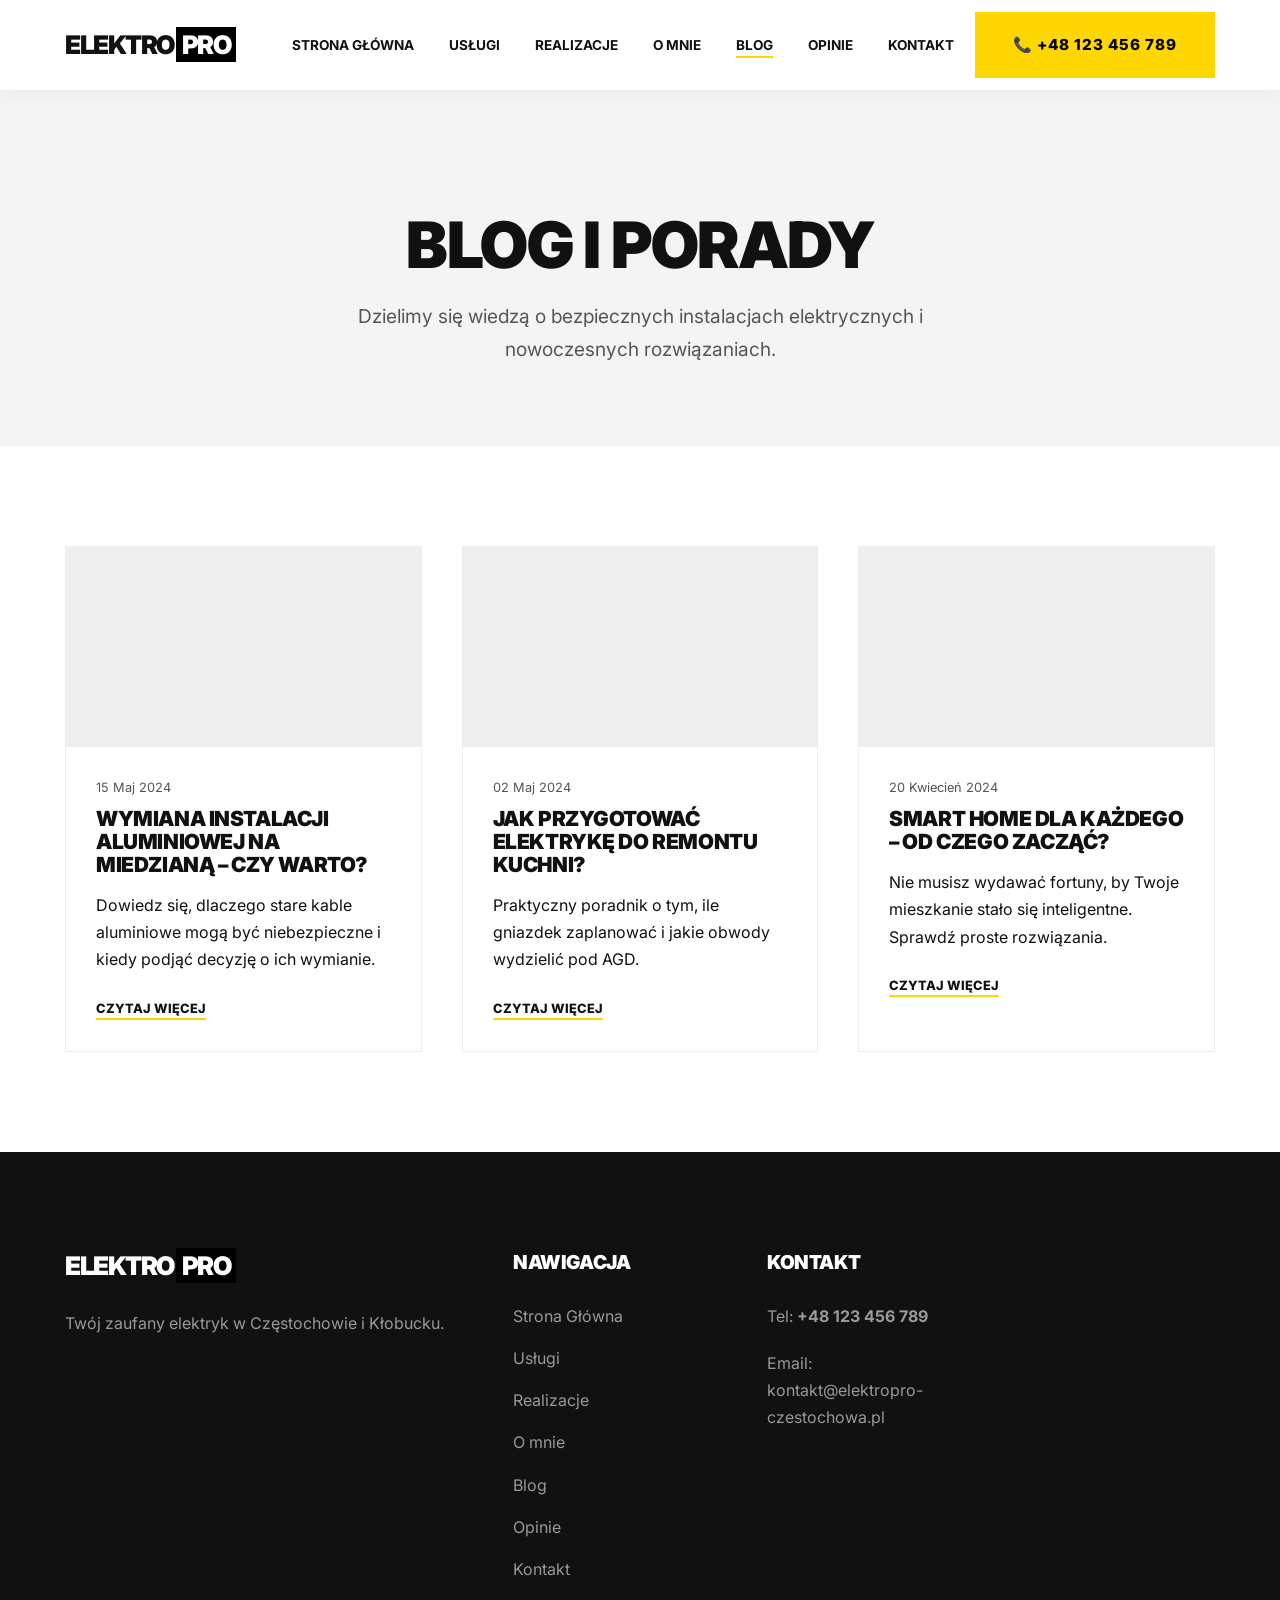
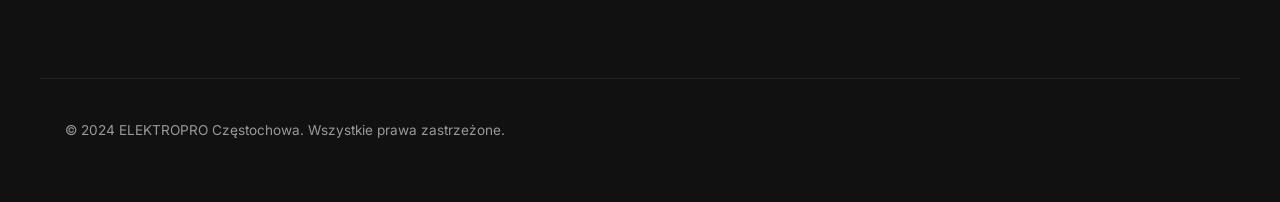
==== blog.html @ e4c2c41c "Complete modern, minimalist website for local electrician with SEO and conversion optimization. - 11" ====
<!DOCTYPE html>
<html lang="pl">
<head>
    <meta charset="UTF-8">
    <meta name="viewport" content="width=device-width, initial-scale=1.0">
    <title>Blog Elektryczny – Porady i Aktualności | ELEKTROPRO Częstochowa</title>
    <meta name="description" content="Czytaj nasz blog o instalacjach elektrycznych. Porady jak dbać o bezpieczeństwo, nowinki ze świata smart home i relacje z naszych prac w Częstochowie.">
    <meta property="og:title" content="Blog Elektryczny – Porady i Aktualności | ELEKTROPRO Częstochowa">
    <meta property="og:description" content="Czytaj nasz blog o instalacjach elektrycznych. Porady jak dbać o bezpieczeństwo, nowinki ze świata smart home i relacje z naszych prac w Częstochowie.">
    <meta property="og:type" content="website">
    <meta property="og:image" content="https://placehold.jp/40/000000/ffffff/1200x630.png?text=ELEKTROPRO">
    <link rel="stylesheet" href="css/style.css">
    <link rel="preconnect" href="https://fonts.googleapis.com">
    <link rel="preconnect" href="https://fonts.gstatic.com" crossorigin>
    <link href="https://fonts.googleapis.com/css2?family=Inter:wght@400;700;900&display=swap" rel="stylesheet">
</head>
<body>
    <header>
        <nav class="container">
            <div class="logo">
                <a href="index.html">ELEKTRO<span>PRO</span></a>
            </div>
            <ul class="nav-links">
                <li><a href="index.html">Strona Główna</a></li>
                <li><a href="uslugi.html">Usługi</a></li>
                <li><a href="realizacje.html">Realizacje</a></li>
                <li><a href="o-mnie.html">O mnie</a></li>
                <li><a href="blog.html" class="active">Blog</a></li>
                <li><a href="opinie.html">Opinie</a></li>
                <li><a href="kontakt.html">Kontakt</a></li>
            </ul>
            <div class="header-cta-nav">
                <a href="tel:+48123456789" class="btn btn-primary">📞 +48 123 456 789</a>
            </div>
            <div class="burger">
                <div class="line1"></div>
                <div class="line2"></div>
                <div class="line3"></div>
            </div>
        </nav>
    </header>

    <main>
        <section class="page-header">
            <div class="container">
                <h1>Blog i Porady</h1>
                <p>Dzielimy się wiedzą o bezpiecznych instalacjach elektrycznych i nowoczesnych rozwiązaniach.</p>
            </div>
        </section>

        <section class="bg-light">
            <div class="container">
                <div class="blog-grid">
                    <article class="blog-card">
                        <div class="blog-image" style="background-image: url('https://placehold.jp/24/000000/ffffff/400x250.png?text=Aluminium+vs+Miedz'); background-size: cover;"></div>
                        <div class="blog-card-content">
                            <span class="blog-date">15 Maj 2024</span>
                            <h3>Wymiana instalacji aluminiowej na miedzianą – czy warto?</h3>
                            <p>Dowiedz się, dlaczego stare kable aluminiowe mogą być niebezpieczne i kiedy podjąć decyzję o ich wymianie.</p>
                            <a href="#" class="link">Czytaj więcej</a>
                        </div>
                    </article>

                    <article class="blog-card">
                        <div class="blog-image" style="background-image: url('https://placehold.jp/24/000000/ffffff/400x250.png?text=Bezpieczny+Remont'); background-size: cover;"></div>
                        <div class="blog-card-content">
                            <span class="blog-date">02 Maj 2024</span>
                            <h3>Jak przygotować elektrykę do remontu kuchni?</h3>
                            <p>Praktyczny poradnik o tym, ile gniazdek zaplanować i jakie obwody wydzielić pod AGD.</p>
                            <a href="#" class="link">Czytaj więcej</a>
                        </div>
                    </article>

                    <article class="blog-card">
                        <div class="blog-image" style="background-image: url('https://placehold.jp/24/000000/ffffff/400x250.png?text=Smart+Home'); background-size: cover;"></div>
                        <div class="blog-card-content">
                            <span class="blog-date">20 Kwiecień 2024</span>
                            <h3>Smart Home dla każdego – od czego zacząć?</h3>
                            <p>Nie musisz wydawać fortuny, by Twoje mieszkanie stało się inteligentne. Sprawdź proste rozwiązania.</p>
                            <a href="#" class="link">Czytaj więcej</a>
                        </div>
                    </article>
                </div>
            </div>
        </section>
    </main>

    <footer>
        <div class="container footer-content">
            <div class="footer-info">
                <h3 class="logo" style="color:#fff">ELEKTRO<span>PRO</span></h3>
                <p>Twój zaufany elektryk w Częstochowie i Kłobucku.</p>
            </div>
            <div class="footer-links">
                <h3>Nawigacja</h3>
                <a href="index.html">Strona Główna</a>
                <a href="uslugi.html">Usługi</a>
                <a href="realizacje.html">Realizacje</a>
                <a href="o-mnie.html">O mnie</a>
                <a href="blog.html">Blog</a>
                <a href="opinie.html">Opinie</a>
                <a href="kontakt.html">Kontakt</a>
            </div>
            <div class="footer-links">
                <h3>Kontakt</h3>
                <p>Tel: <strong>+48 123 456 789</strong></p>
                <p>Email: kontakt@elektropro-czestochowa.pl</p>
            </div>
        </div>
        <div class="container footer-bottom">
            <p>&copy; 2024 ELEKTROPRO Częstochowa. Wszystkie prawa zastrzeżone.</p>
        </div>
    </footer>

    <div class="sticky-call">
        <a href="tel:+48123456789">📞 Zadzwoń: +48 123 456 789</a>
    </div>

    <script src="js/script.js"></script>
</body>
</html>
---- css/style.css ----
/* Base Styles & Reset */
:root {
    --primary-color: #000000;
    --secondary-color: #ffffff;
    --accent-color: #FFD700; /* Yellow accent for CTAs */
    --accent-hover: #e6c200;
    --bg-light: #ffffff;
    --bg-gray: #f4f4f4;
    --bg-dark: #111111;
    --text-color: #111111;
    --text-muted: #555555;
    --text-light: #ffffff;
    --max-width: 1200px;
    --transition: all 0.3s cubic-bezier(0.25, 0.8, 0.25, 1);
}

* {
    margin: 0;
    padding: 0;
    box-sizing: border-box;
}

html {
    scroll-behavior: smooth;
}

body {
    font-family: 'Inter', sans-serif;
    line-height: 1.7;
    color: var(--text-color);
    background-color: var(--secondary-color);
    -webkit-font-smoothing: antialiased;
}

.container {
    max-width: var(--max-width);
    margin: 0 auto;
    padding: 0 25px;
}

a {
    text-decoration: none;
    color: inherit;
    transition: var(--transition);
}

ul {
    list-style: none;
}

img {
    max-width: 100%;
    height: auto;
    display: block;
}

/* Sections */
section {
    padding: 100px 0;
}

.bg-light { background-color: var(--bg-light); }
.bg-gray { background-color: var(--bg-gray); }
.bg-dark { background-color: var(--bg-dark); color: var(--text-light); }

/* Typography */
h1, h2, h3, h4 {
    font-weight: 900;
    line-height: 1.1;
    margin-bottom: 25px;
    text-transform: uppercase;
    letter-spacing: -0.02em;
}

h1 { font-size: clamp(2.5rem, 5vw, 4rem); }
h2 { font-size: clamp(2rem, 4vw, 2.8rem); }
h3 { font-size: clamp(1.2rem, 2vw, 1.6rem); }

p { margin-bottom: 20px; }

.section-title {
    text-align: center;
    margin-bottom: 60px;
    position: relative;
    padding-bottom: 20px;
}

.section-title::after {
    content: '';
    position: absolute;
    bottom: 0;
    left: 50%;
    transform: translateX(-50%);
    width: 80px;
    height: 6px;
    background-color: var(--accent-color);
}

.bg-dark .section-title::after {
    background-color: var(--accent-color);
}

/* Buttons */
.btn {
    display: inline-block;
    padding: 18px 36px;
    font-weight: 800;
    text-transform: uppercase;
    letter-spacing: 1px;
    cursor: pointer;
    border: 2px solid var(--primary-color);
    transition: var(--transition);
    text-align: center;
    font-size: 0.95rem;
}

.btn-primary {
    background-color: var(--accent-color);
    color: var(--primary-color);
    border-color: var(--accent-color);
}

.btn-primary:hover {
    background-color: var(--accent-hover);
    border-color: var(--accent-hover);
    transform: translateY(-3px);
    box-shadow: 0 10px 20px rgba(0,0,0,0.1);
}

.btn-secondary {
    background-color: transparent;
    color: var(--primary-color);
}

.btn-secondary:hover {
    background-color: var(--primary-color);
    color: var(--secondary-color);
    transform: translateY(-3px);
}

.btn-outline-light {
    border-color: var(--secondary-color);
    color: var(--secondary-color);
}

.btn-outline-light:hover {
    background-color: var(--secondary-color);
    color: var(--primary-color);
}

/* Header & Navigation */
header {
    background-color: var(--secondary-color);
    box-shadow: 0 2px 20px rgba(0,0,0,0.05);
    position: sticky;
    top: 0;
    z-index: 1000;
}

nav {
    display: flex;
    justify-content: space-between;
    align-items: center;
    height: 90px;
}

.logo {
    font-size: 1.6rem;
    font-weight: 900;
    letter-spacing: -1.5px;
}

.logo span {
    background-color: var(--primary-color);
    color: var(--secondary-color);
    padding: 2px 6px;
    margin-left: 2px;
}

.nav-links {
    display: flex;
}

.nav-links li {
    margin-left: 35px;
}

.nav-links a {
    font-weight: 700;
    font-size: 0.85rem;
    text-transform: uppercase;
    position: relative;
}

.nav-links a::after {
    content: '';
    position: absolute;
    bottom: -5px;
    left: 0;
    width: 0;
    height: 2px;
    background-color: var(--accent-color);
    transition: var(--transition);
}

.nav-links a:hover::after, .nav-links a.active::after {
    width: 100%;
}

.burger {
    display: none;
    cursor: pointer;
}

.burger div, .menu-toggle span {
    width: 25px;
    height: 3px;
    background-color: var(--primary-color);
    margin: 5px;
    transition: var(--transition);
    display: block;
}

/* Page Layouts */
.page-content {
    padding: 100px 0;
}

/* Hero Section */
.hero {
    padding: 140px 0;
    background-size: cover;
    background-position: center;
    position: relative;
    overflow: hidden;
    background-color: var(--primary-color);
}

.hero.overlay::before {
    content: '';
    position: absolute;
    top: 0;
    left: 0;
    width: 100%;
    height: 100%;
    background: rgba(0, 0, 0, 0.7);
    z-index: 1;
}

.hero-content {
    max-width: 850px;
    position: relative;
    z-index: 2;
}

.hero.overlay .hero-content h1 {
    color: var(--secondary-color);
}

.hero.overlay .hero-content p {
    color: #ccc;
}

.hero-content p {
    font-size: 1.25rem;
    margin-bottom: 45px;
    color: var(--text-muted);
}

.hero-cta {
    display: flex;
    flex-wrap: wrap;
    gap: 20px;
}

/* USP Ribbon */
.usp-ribbon {
    background: var(--primary-color);
    color: var(--secondary-color);
    padding: 25px 0;
}

.usp-grid {
    display: flex;
    justify-content: space-around;
    flex-wrap: wrap;
}

.usp-item {
    font-weight: 800;
    font-size: 0.85rem;
    text-transform: uppercase;
    display: flex;
    align-items: center;
    gap: 10px;
}

.usp-item svg {
    color: var(--accent-color);
}

/* Services Preview */
.services-grid {
    display: grid;
    grid-template-columns: repeat(auto-fit, minmax(280px, 1fr));
    gap: 30px;
}

.service-card {
    padding: 50px 40px;
    background: var(--secondary-color);
    border: 1px solid #eee;
    transition: var(--transition);
    display: flex;
    flex-direction: column;
}

.service-card:hover {
    border-color: var(--accent-color);
    transform: translateY(-10px);
    box-shadow: 0 20px 40px rgba(0,0,0,0.05);
}

.service-icon {
    font-size: 3rem;
    margin-bottom: 25px;
}

.service-card h3 {
    font-size: 1.4rem;
    margin-bottom: 20px;
}

.link {
    font-weight: 800;
    text-transform: uppercase;
    font-size: 0.8rem;
    border-bottom: 2px solid var(--accent-color);
    padding-bottom: 2px;
    align-self: flex-start;
    margin-top: auto;
}

/* How We Work / Common Problems */
.step-grid, .problems-grid {
    display: grid;
    grid-template-columns: repeat(auto-fit, minmax(280px, 1fr));
    gap: 40px;
}

.step, .problem-card {
    padding: 40px;
    background: var(--secondary-color);
    border-left: 8px solid var(--accent-color);
    box-shadow: 0 5px 15px rgba(0,0,0,0.03);
}

.step-number {
    font-size: 3rem;
    font-weight: 900;
    margin-bottom: 15px;
    line-height: 1;
    color: transparent;
    -webkit-text-stroke: 1.5px var(--primary-color);
}

/* Testimonials */
.testimonials-grid {
    display: grid;
    grid-template-columns: repeat(auto-fit, minmax(320px, 1fr));
    gap: 30px;
}

.testimonial {
    padding: 40px;
    background: var(--secondary-color);
    border: 1px solid #eee;
    position: relative;
}

.stars {
    color: var(--accent-color);
    font-size: 1.2rem;
    margin-bottom: 20px;
}

/* FAQ */
.faq-grid {
    max-width: 900px;
    margin: 0 auto;
}

.faq-item {
    margin-bottom: 20px;
    border: 1px solid #eee;
    background: var(--secondary-color);
}

.faq-question {
    padding: 25px;
    font-weight: 800;
    cursor: pointer;
    display: flex;
    justify-content: space-between;
    align-items: center;
}

.faq-answer {
    padding: 0 25px 25px;
    color: var(--text-muted);
}

/* Contact Page */
.contact-grid {
    display: grid;
    grid-template-columns: 1fr 1.5fr;
    gap: 60px;
}

.contact-info {
    background: var(--bg-gray);
    padding: 50px;
}

.contact-method {
    margin-bottom: 30px;
}

.contact-method h3 {
    margin-bottom: 10px;
    font-size: 1.2rem;
}

.contact-method p {
    margin-bottom: 0;
}

.contact-form-wrapper {
    background: var(--bg-light);
}

.contact-form {
    display: grid;
    gap: 20px;
}

.form-group {
    display: flex;
    flex-direction: column;
}

.form-group label {
    font-weight: 700;
    margin-bottom: 8px;
    font-size: 0.9rem;
}

.form-group input, .form-group textarea, .form-group select {
    padding: 15px;
    border: 2px solid #eee;
    font-family: inherit;
    font-size: 1rem;
    transition: var(--transition);
    background-color: #fff;
}

.form-group input:focus, .form-group textarea:focus, .form-group select:focus {
    border-color: var(--accent-color);
    outline: none;
}

.map-placeholder {
    width: 100%;
    height: 450px;
    background-color: #e5e5e5;
    display: flex;
    justify-content: center;
    align-items: center;
    margin-top: 0;
    border: 1px solid #ddd;
}

/* About Page */
.about-grid {
    display: grid;
    grid-template-columns: 1fr 1fr;
    gap: 60px;
    align-items: center;
}

.about-image img {
    box-shadow: 20px 20px 0 var(--accent-color);
}

/* Portfolio Page */
.portfolio-grid {
    display: grid;
    grid-template-columns: repeat(auto-fill, minmax(350px, 1fr));
    gap: 30px;
}

.portfolio-item {
    position: relative;
    overflow: hidden;
    height: 300px;
}

.portfolio-item img {
    width: 100%;
    height: 100%;
    object-fit: cover;
    transition: var(--transition);
}

.portfolio-overlay, .portfolio-info {
    position: absolute;
    top: 0;
    left: 0;
    width: 100%;
    height: 100%;
    background: rgba(0,0,0,0.8);
    color: #fff;
    display: flex;
    flex-direction: column;
    justify-content: center;
    align-items: center;
    padding: 30px;
    opacity: 0;
    transition: var(--transition);
    text-align: center;
}

.portfolio-item:hover .portfolio-overlay, .portfolio-item:hover .portfolio-info {
    opacity: 1;
}

.portfolio-item:hover img {
    transform: scale(1.1);
}

/* Service Detail Page */
.service-detail {
    display: grid;
    grid-template-columns: 2fr 1fr;
    gap: 60px;
    align-items: start;
}

.service-intro, .lead {
    font-size: 1.25rem;
    margin-bottom: 40px;
    color: var(--text-muted);
}

.service-benefits {
    display: grid;
    grid-template-columns: 1fr 1fr;
    gap: 40px;
    margin: 50px 0;
}

.benefit-item {
    padding-left: 30px;
    position: relative;
}

.benefit-item::before {
    content: '✓';
    position: absolute;
    left: 0;
    color: var(--accent-color);
    font-weight: 900;
}

.service-list {
    background: var(--bg-gray);
    padding: 50px;
    margin: 40px 0;
}

.service-list ul {
    display: grid;
    grid-template-columns: 1fr 1fr;
    gap: 15px;
}

.service-list li {
    position: relative;
    padding-left: 20px;
}

.service-list li::before {
    content: '';
    position: absolute;
    left: 0;
    top: 10px;
    width: 8px;
    height: 2px;
    background: var(--accent-color);
}

/* Blog Page */
.blog-grid {
    display: grid;
    grid-template-columns: repeat(auto-fill, minmax(350px, 1fr));
    gap: 40px;
}

.blog-card {
    background: var(--bg-light);
    border: 1px solid #eee;
    transition: var(--transition);
}

.blog-card:hover {
    box-shadow: 0 10px 30px rgba(0,0,0,0.05);
    border-color: var(--accent-color);
}

.blog-image {
    height: 200px;
    background: #eee;
}

.blog-card-content {
    padding: 30px;
}

.blog-date {
    font-size: 0.8rem;
    color: var(--text-muted);
    margin-bottom: 10px;
    display: block;
}

.blog-card h3 {
    font-size: 1.3rem;
    margin-bottom: 15px;
}

/* Legal Pages */
.legal-text {
    max-width: 800px;
    margin: 0 auto;
}

.legal-text h2 {
    margin-top: 40px;
    font-size: 1.5rem;
}

.legal-text ul {
    margin-bottom: 20px;
    padding-left: 20px;
    list-style: disc;
}

/* Helper Classes */
.btn-block {
    display: block;
    width: 100%;
}

.py-section {
    padding-top: 100px;
    padding-bottom: 100px;
}

@media (max-width: 768px) {
    .py-section {
        padding-top: 60px;
        padding-bottom: 60px;
    }
}

.phone-link {
    font-size: 1.5rem;
    font-weight: 900;
    color: var(--primary-color);
}

.contact-item {
    margin-bottom: 25px;
}

.contact-item p {
    margin-bottom: 5px;
}

.contact-item strong {
    color: var(--primary-color);
}

/* About Page Extras */
.certificates {
    display: flex;
    flex-wrap: wrap;
    gap: 15px;
    margin: 30px 0;
}

.cert-icon {
    background: var(--bg-dark);
    color: var(--text-light);
    padding: 10px 20px;
    font-weight: 700;
    font-size: 0.8rem;
    text-transform: uppercase;
}

.features-grid {
    display: grid;
    grid-template-columns: repeat(auto-fit, minmax(200px, 1fr));
    gap: 30px;
}

.feature {
    text-align: center;
    padding: 30px;
    background: var(--bg-light);
    border-bottom: 5px solid var(--accent-color);
}

.feature h3 {
    font-size: 1.1rem;
    margin-bottom: 15px;
}

.small {
    font-size: 0.8rem;
    color: var(--text-muted);
    margin-top: 15px;
    display: block;
}

aside {
    position: sticky;
    top: 120px;
}

/* SEO Content Section */
.seo-text-section {
    line-height: 1.8;
}

.seo-text-section h2 {
    text-transform: none;
    margin-top: 40px;
}

.seo-text-section h3 {
    text-transform: none;
}

/* CTA Card */
.cta-card {
    background-color: var(--primary-color);
    color: var(--secondary-color);
    padding: 80px 40px;
    text-align: center;
}

.cta-card.accent {
    background-color: var(--accent-color);
    color: var(--primary-color);
}

.cta-card h2 {
    font-size: clamp(1.8rem, 4vw, 3rem);
}

/* Footer */
footer {
    background-color: var(--bg-dark);
    color: #999;
    padding: 100px 0 40px;
}

footer h3 {
    color: #fff;
    font-size: 1.2rem;
    margin-bottom: 30px;
}

.footer-content {
    display: grid;
    grid-template-columns: 2fr 1fr 1fr 1fr;
    gap: 60px;
    margin-bottom: 80px;
}

.footer-links a {
    display: block;
    margin-bottom: 15px;
}

.footer-links a:hover {
    color: #fff;
    padding-left: 5px;
}

.footer-bottom {
    border-top: 1px solid #222;
    padding-top: 40px;
    display: flex;
    justify-content: space-between;
    align-items: center;
    font-size: 0.85rem;
}

/* Sticky Call Button */
.sticky-call {
    position: fixed;
    bottom: 0;
    left: 0;
    width: 100%;
    display: none;
    z-index: 1001;
}

.sticky-call a {
    display: block;
    background-color: var(--accent-color);
    color: var(--primary-color);
    text-align: center;
    padding: 18px;
    font-weight: 900;
    font-size: 1.1rem;
    text-transform: uppercase;
    box-shadow: 0 -5px 20px rgba(0,0,0,0.15);
}

/* Page Header */
.page-header {
    padding: 120px 0 80px;
    background: var(--bg-gray);
    text-align: center;
}

.page-header h1 {
    margin-bottom: 20px;
}

.page-header p {
    max-width: 700px;
    margin: 0 auto;
    font-size: 1.2rem;
    color: var(--text-muted);
}

/* Responsive Design */
@media (max-width: 1024px) {
    .footer-content {
        grid-template-columns: 1fr 1fr;
    }
}

@media (max-width: 768px) {
    section, .page-content { padding: 80px 0; }

    nav { height: 80px; }

    .header-cta-nav {
        display: none;
    }

    .contact-grid, .about-grid, .service-benefits, .service-list ul {
        grid-template-columns: 1fr;
    }

    .nav-links {
        position: fixed;
        right: 0;
        top: 80px;
        height: calc(100vh - 80px);
        background-color: var(--secondary-color);
        flex-direction: column;
        align-items: center;
        justify-content: flex-start;
        width: 100%;
        transform: translateX(100%);
        transition: transform 0.4s ease-out;
        padding-top: 60px;
        z-index: 1000;
    }

    .nav-links li {
        margin: 20px 0;
    }

    .nav-active {
        transform: translateX(0%);
    }

    .burger { display: block; }

    .hero { padding: 80px 0; }

    .sticky-call { display: block; }

    footer { padding-bottom: 100px; }

    .footer-bottom {
        flex-direction: column;
        gap: 20px;
        text-align: center;
    }

    .hero-cta .btn {
        width: 100%;
    }
}
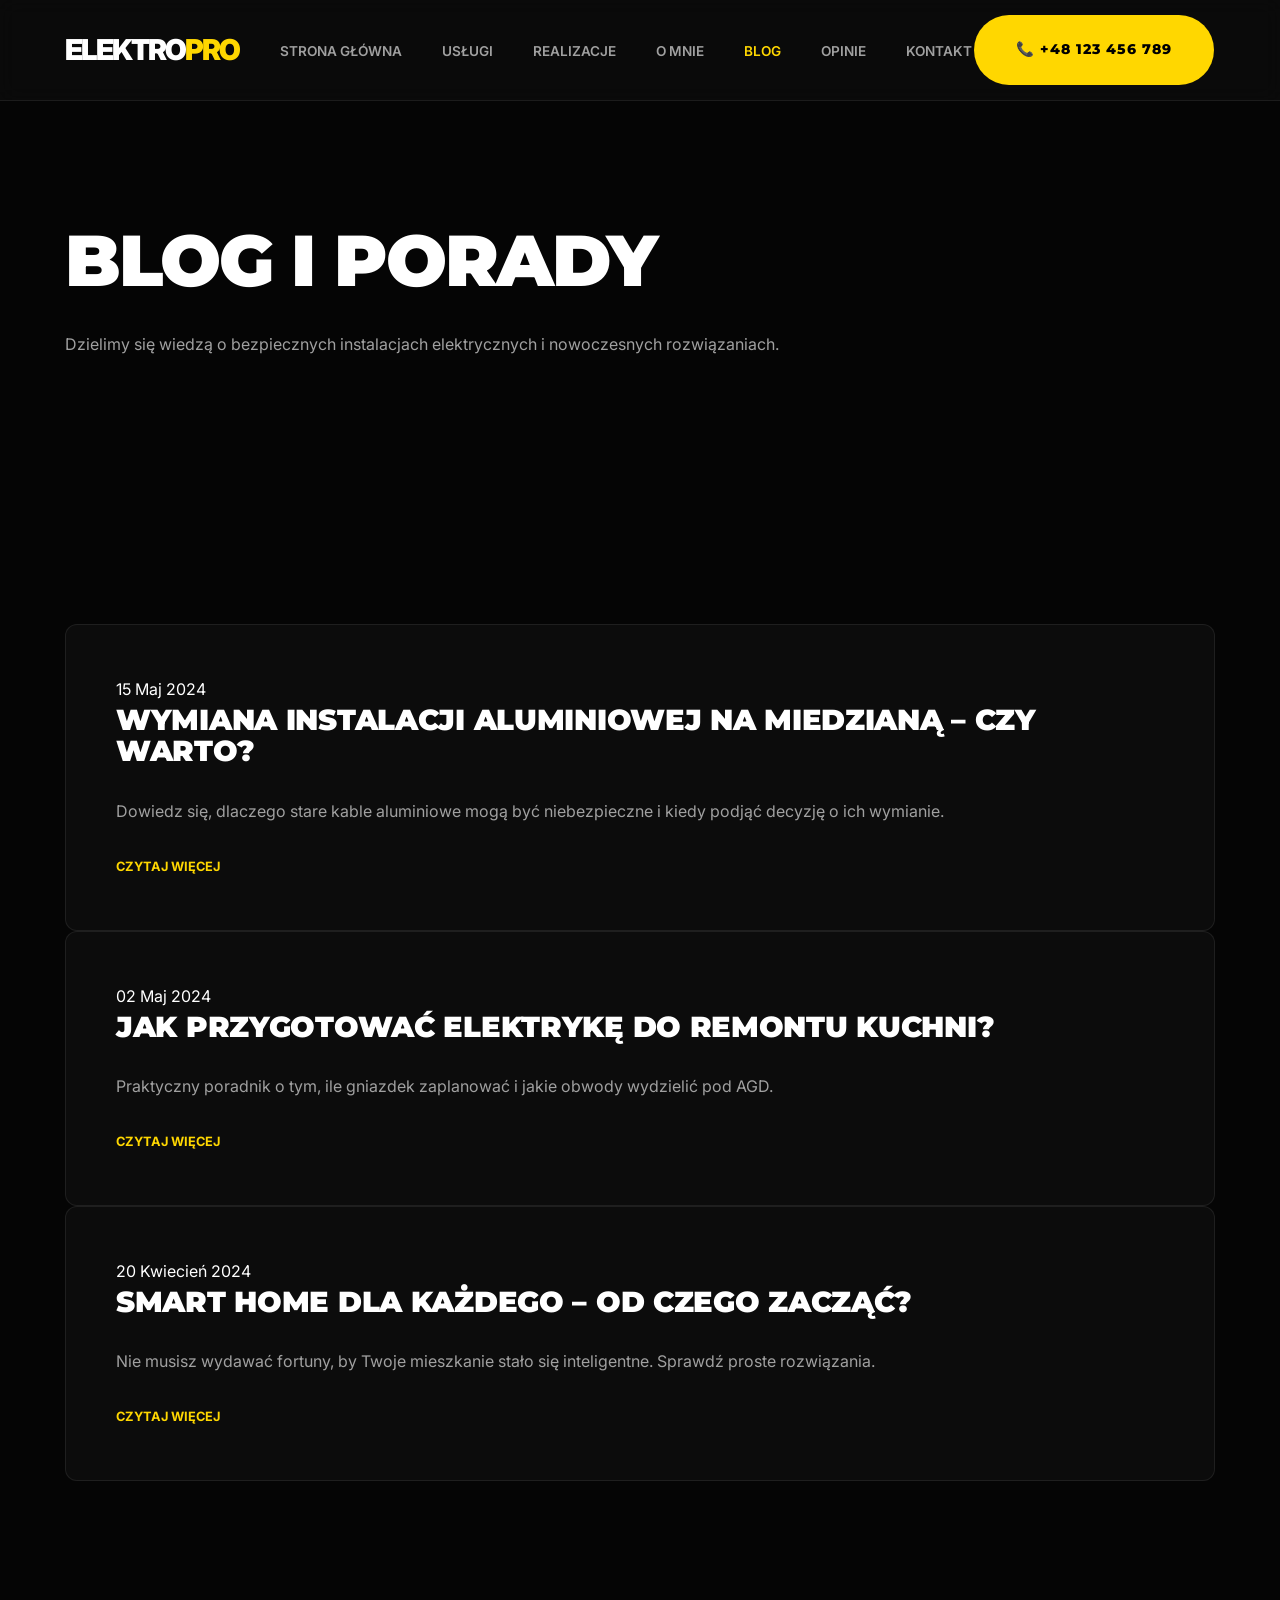
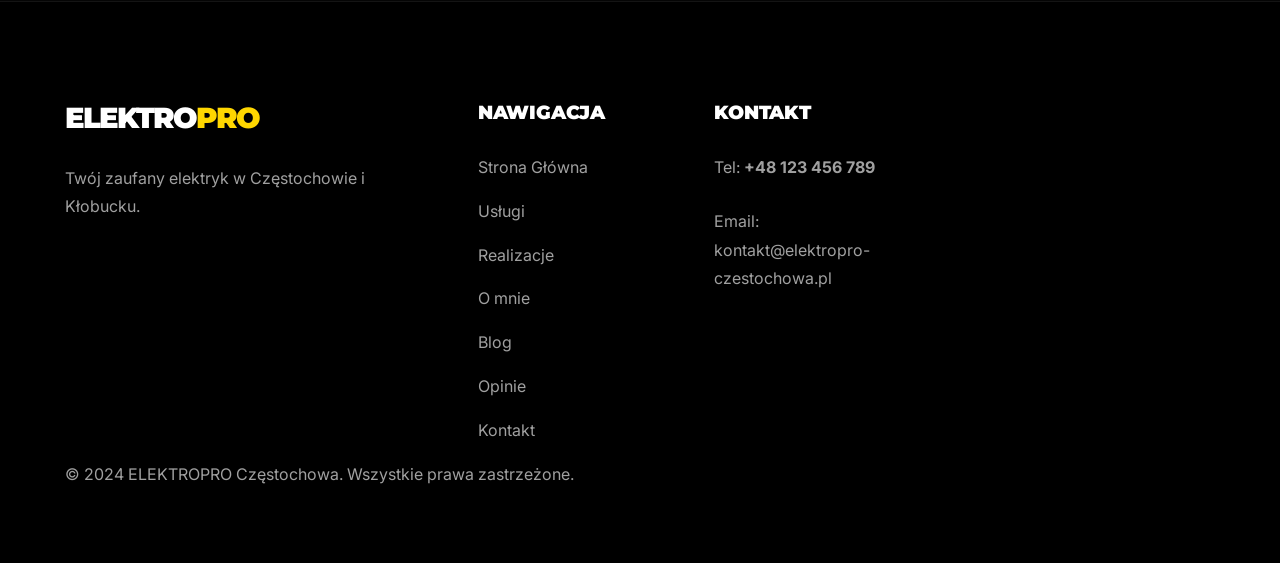
==== commit 35d8a0da: "Premium Midnight Theme & Ultra-Modern UI for Local Electrician Website. - Introduced a sophisticated" ====
--- a/blog.html
+++ b/blog.html
@@ -41,14 +41,14 @@
     </header>
 
     <main>
-        <section class="page-header">
+        <section class="fade-in page-header">
             <div class="container">
                 <h1>Blog i Porady</h1>
                 <p>Dzielimy się wiedzą o bezpiecznych instalacjach elektrycznych i nowoczesnych rozwiązaniach.</p>
             </div>
         </section>
 
-        <section class="bg-light">
+        <section class="fade-in bg-light">
             <div class="container">
                 <div class="blog-grid">
                     <article class="blog-card">
--- a/css/style.css
+++ b/css/style.css
@@ -1,17 +1,26 @@
-/* Base Styles & Reset */
+/*
+   Premium Midnight Design System
+   Focus: High-end, Professional, Trust-building
+*/
+
+@import url('https://fonts.googleapis.com/css2?family=Montserrat:wght@700;900&family=Inter:wght@400;500;600&display=swap');
+
 :root {
-    --primary-color: #000000;
-    --secondary-color: #ffffff;
-    --accent-color: #FFD700; /* Yellow accent for CTAs */
-    --accent-hover: #e6c200;
-    --bg-light: #ffffff;
-    --bg-gray: #f4f4f4;
-    --bg-dark: #111111;
-    --text-color: #111111;
-    --text-muted: #555555;
-    --text-light: #ffffff;
+    --primary-color: #ffffff;
+    --secondary-color: #000000;
+    --accent-color: #FFD700;
+    --accent-hover: #f0c300;
+    --bg-dark: #050505;
+    --bg-card: #0c0c0c;
+    --bg-light-dark: #121212;
+    --text-main: #ffffff;
+    --text-muted: #a0a0a0;
+    --border-color: rgba(255, 255, 255, 0.08);
+    --border-hover: rgba(255, 215, 0, 0.3);
     --max-width: 1200px;
-    --transition: all 0.3s cubic-bezier(0.25, 0.8, 0.25, 1);
+    --transition: all 0.4s cubic-bezier(0.165, 0.84, 0.44, 1);
+    --glass-bg: rgba(12, 12, 12, 0.8);
+    --radius: 12px;
 }
 
 * {
@@ -26,9 +35,9 @@
 
 body {
     font-family: 'Inter', sans-serif;
-    line-height: 1.7;
-    color: var(--text-color);
-    background-color: var(--secondary-color);
+    line-height: 1.8;
+    color: var(--text-main);
+    background-color: var(--bg-dark);
     -webkit-font-smoothing: antialiased;
 }
 
@@ -52,129 +61,128 @@
     max-width: 100%;
     height: auto;
     display: block;
-}
-
-/* Sections */
-section {
-    padding: 100px 0;
-}
-
-.bg-light { background-color: var(--bg-light); }
-.bg-gray { background-color: var(--bg-gray); }
-.bg-dark { background-color: var(--bg-dark); color: var(--text-light); }
-
-/* Typography */
+    border-radius: var(--radius);
+}
+
+/* Typography Upgrade */
 h1, h2, h3, h4 {
+    font-family: 'Montserrat', sans-serif;
     font-weight: 900;
     line-height: 1.1;
-    margin-bottom: 25px;
+    margin-bottom: 30px;
     text-transform: uppercase;
-    letter-spacing: -0.02em;
-}
-
-h1 { font-size: clamp(2.5rem, 5vw, 4rem); }
-h2 { font-size: clamp(2rem, 4vw, 2.8rem); }
-h3 { font-size: clamp(1.2rem, 2vw, 1.6rem); }
-
-p { margin-bottom: 20px; }
+    letter-spacing: -0.03em;
+}
+
+h1 { font-size: clamp(2.8rem, 6vw, 4.5rem); }
+h2 { font-size: clamp(2.2rem, 5vw, 3.2rem); }
+h3 { font-size: clamp(1.4rem, 3vw, 1.8rem); letter-spacing: -0.01em; }
+
+p { margin-bottom: 25px; color: var(--text-muted); }
+
+.lead {
+    font-size: 1.3rem;
+    font-weight: 500;
+    color: var(--text-main);
+}
 
 .section-title {
     text-align: center;
-    margin-bottom: 60px;
+    margin-bottom: 80px;
+}
+
+.section-title h2 {
     position: relative;
-    padding-bottom: 20px;
-}
-
-.section-title::after {
+    display: inline-block;
+    padding-bottom: 25px;
+}
+
+.section-title h2::after {
     content: '';
     position: absolute;
     bottom: 0;
     left: 50%;
     transform: translateX(-50%);
-    width: 80px;
-    height: 6px;
-    background-color: var(--accent-color);
-}
-
-.bg-dark .section-title::after {
-    background-color: var(--accent-color);
-}
-
-/* Buttons */
+    width: 60px;
+    height: 4px;
+    background: var(--accent-color);
+}
+
+/* Sections Upgrade */
+section {
+    padding: 120px 0;
+}
+
+.bg-light { background-color: var(--bg-dark); }
+.bg-gray { background-color: var(--bg-light-dark); }
+.bg-dark { background-color: var(--secondary-color); }
+
+/* Buttons Upgrade */
 .btn {
-    display: inline-block;
-    padding: 18px 36px;
+    display: inline-flex;
+    align-items: center;
+    justify-content: center;
+    padding: 20px 40px;
+    font-family: 'Montserrat', sans-serif;
     font-weight: 800;
     text-transform: uppercase;
     letter-spacing: 1px;
     cursor: pointer;
-    border: 2px solid var(--primary-color);
+    border-radius: 50px;
     transition: var(--transition);
-    text-align: center;
-    font-size: 0.95rem;
+    font-size: 0.9rem;
+    border: 2px solid transparent;
 }
 
 .btn-primary {
     background-color: var(--accent-color);
-    color: var(--primary-color);
-    border-color: var(--accent-color);
+    color: #000;
 }
 
 .btn-primary:hover {
+    transform: translateY(-5px);
+    box-shadow: 0 15px 30px rgba(255, 215, 0, 0.2);
     background-color: var(--accent-hover);
-    border-color: var(--accent-hover);
-    transform: translateY(-3px);
-    box-shadow: 0 10px 20px rgba(0,0,0,0.1);
 }
 
 .btn-secondary {
     background-color: transparent;
-    color: var(--primary-color);
+    color: #fff;
+    border-color: rgba(255,255,255,0.2);
 }
 
 .btn-secondary:hover {
-    background-color: var(--primary-color);
-    color: var(--secondary-color);
-    transform: translateY(-3px);
-}
-
-.btn-outline-light {
-    border-color: var(--secondary-color);
-    color: var(--secondary-color);
-}
-
-.btn-outline-light:hover {
-    background-color: var(--secondary-color);
-    color: var(--primary-color);
-}
-
-/* Header & Navigation */
+    background-color: #fff;
+    color: #000;
+    transform: translateY(-5px);
+}
+
+/* Header & Nav */
 header {
-    background-color: var(--secondary-color);
-    box-shadow: 0 2px 20px rgba(0,0,0,0.05);
+    background: var(--glass-bg);
+    backdrop-filter: blur(10px);
+    -webkit-backdrop-filter: blur(10px);
     position: sticky;
     top: 0;
     z-index: 1000;
+    border-bottom: 1px solid var(--border-color);
 }
 
 nav {
     display: flex;
     justify-content: space-between;
     align-items: center;
-    height: 90px;
+    height: 100px;
 }
 
 .logo {
-    font-size: 1.6rem;
+    font-size: 1.8rem;
     font-weight: 900;
-    letter-spacing: -1.5px;
+    letter-spacing: -2px;
 }
 
 .logo span {
-    background-color: var(--primary-color);
-    color: var(--secondary-color);
-    padding: 2px 6px;
-    margin-left: 2px;
+    color: var(--accent-color);
 }
 
 .nav-links {
@@ -182,58 +190,27 @@
 }
 
 .nav-links li {
-    margin-left: 35px;
+    margin-left: 40px;
 }
 
 .nav-links a {
-    font-weight: 700;
+    font-weight: 600;
     font-size: 0.85rem;
     text-transform: uppercase;
-    position: relative;
-}
-
-.nav-links a::after {
-    content: '';
-    position: absolute;
-    bottom: -5px;
-    left: 0;
-    width: 0;
-    height: 2px;
-    background-color: var(--accent-color);
-    transition: var(--transition);
-}
-
-.nav-links a:hover::after, .nav-links a.active::after {
-    width: 100%;
-}
-
-.burger {
-    display: none;
-    cursor: pointer;
-}
-
-.burger div, .menu-toggle span {
-    width: 25px;
-    height: 3px;
-    background-color: var(--primary-color);
-    margin: 5px;
-    transition: var(--transition);
-    display: block;
-}
-
-/* Page Layouts */
-.page-content {
-    padding: 100px 0;
+    color: var(--text-muted);
+}
+
+.nav-links a:hover, .nav-links a.active {
+    color: var(--accent-color);
 }
 
 /* Hero Section */
 .hero {
-    padding: 140px 0;
+    padding: 180px 0 140px;
     background-size: cover;
     background-position: center;
     position: relative;
     overflow: hidden;
-    background-color: var(--primary-color);
 }
 
 .hero.overlay::before {
@@ -243,670 +220,199 @@
     left: 0;
     width: 100%;
     height: 100%;
-    background: rgba(0, 0, 0, 0.7);
+    background: rgba(0, 0, 0, 0.75);
     z-index: 1;
 }
 
 .hero-content {
-    max-width: 850px;
+    max-width: 900px;
     position: relative;
     z-index: 2;
 }
 
-.hero.overlay .hero-content h1 {
-    color: var(--secondary-color);
-}
-
-.hero.overlay .hero-content p {
+.hero-content h1 {
+    color: #fff;
+    line-height: 1;
+    margin-bottom: 40px;
+}
+
+.hero-content p {
+    font-size: 1.4rem;
     color: #ccc;
-}
-
-.hero-content p {
-    font-size: 1.25rem;
-    margin-bottom: 45px;
-    color: var(--text-muted);
+    margin-bottom: 50px;
 }
 
 .hero-cta {
     display: flex;
-    flex-wrap: wrap;
     gap: 20px;
 }
 
-/* USP Ribbon */
-.usp-ribbon {
-    background: var(--primary-color);
-    color: var(--secondary-color);
-    padding: 25px 0;
-}
-
-.usp-grid {
-    display: flex;
-    justify-content: space-around;
-    flex-wrap: wrap;
-}
-
-.usp-item {
-    font-weight: 800;
-    font-size: 0.85rem;
+/* Cards System */
+.service-card, .step, .problem-card, .testimonial, .blog-card {
+    background: var(--bg-card);
+    border: 1px solid var(--border-color);
+    padding: 50px;
+    border-radius: var(--radius);
+    transition: var(--transition);
+}
+
+.service-card:hover, .blog-card:hover {
+    transform: translateY(-10px);
+    border-color: var(--border-hover);
+    box-shadow: 0 20px 40px rgba(0,0,0,0.4);
+}
+
+.service-icon {
+    font-size: 3rem;
+    margin-bottom: 30px;
+    color: var(--accent-color);
+}
+
+.link {
+    color: var(--accent-color);
+    font-weight: 700;
     text-transform: uppercase;
-    display: flex;
+    font-size: 0.8rem;
+    display: inline-flex;
     align-items: center;
     gap: 10px;
 }
 
-.usp-item svg {
-    color: var(--accent-color);
-}
-
-/* Services Preview */
-.services-grid {
-    display: grid;
-    grid-template-columns: repeat(auto-fit, minmax(280px, 1fr));
-    gap: 30px;
-}
-
-.service-card {
-    padding: 50px 40px;
-    background: var(--secondary-color);
-    border: 1px solid #eee;
-    transition: var(--transition);
-    display: flex;
-    flex-direction: column;
-}
-
-.service-card:hover {
-    border-color: var(--accent-color);
-    transform: translateY(-10px);
-    box-shadow: 0 20px 40px rgba(0,0,0,0.05);
-}
-
-.service-icon {
-    font-size: 3rem;
-    margin-bottom: 25px;
-}
-
-.service-card h3 {
-    font-size: 1.4rem;
+.link:hover {
+    gap: 15px;
+}
+
+/* Steps Upgrade */
+.step-number {
+    font-size: 4rem;
+    font-weight: 900;
+    color: rgba(255,215,0,0.1);
+    line-height: 1;
+    margin-bottom: 10px;
+}
+
+/* Form Upgrade */
+.form-group input, .form-group textarea, .form-group select {
+    padding: 20px;
+    background: #111;
+    border: 1px solid var(--border-color);
+    border-radius: 8px;
+    color: #fff;
+    font-size: 1rem;
+    width: 100%;
     margin-bottom: 20px;
 }
 
-.link {
-    font-weight: 800;
-    text-transform: uppercase;
-    font-size: 0.8rem;
-    border-bottom: 2px solid var(--accent-color);
-    padding-bottom: 2px;
-    align-self: flex-start;
-    margin-top: auto;
-}
-
-/* How We Work / Common Problems */
-.step-grid, .problems-grid {
-    display: grid;
-    grid-template-columns: repeat(auto-fit, minmax(280px, 1fr));
-    gap: 40px;
-}
-
-.step, .problem-card {
-    padding: 40px;
-    background: var(--secondary-color);
-    border-left: 8px solid var(--accent-color);
-    box-shadow: 0 5px 15px rgba(0,0,0,0.03);
-}
-
-.step-number {
-    font-size: 3rem;
-    font-weight: 900;
-    margin-bottom: 15px;
-    line-height: 1;
-    color: transparent;
-    -webkit-text-stroke: 1.5px var(--primary-color);
-}
-
-/* Testimonials */
-.testimonials-grid {
-    display: grid;
-    grid-template-columns: repeat(auto-fit, minmax(320px, 1fr));
-    gap: 30px;
-}
-
-.testimonial {
-    padding: 40px;
-    background: var(--secondary-color);
-    border: 1px solid #eee;
-    position: relative;
-}
-
-.stars {
-    color: var(--accent-color);
-    font-size: 1.2rem;
-    margin-bottom: 20px;
-}
-
-/* FAQ */
-.faq-grid {
-    max-width: 900px;
-    margin: 0 auto;
-}
-
-.faq-item {
-    margin-bottom: 20px;
-    border: 1px solid #eee;
-    background: var(--secondary-color);
-}
-
-.faq-question {
-    padding: 25px;
-    font-weight: 800;
-    cursor: pointer;
-    display: flex;
-    justify-content: space-between;
-    align-items: center;
-}
-
-.faq-answer {
-    padding: 0 25px 25px;
-    color: var(--text-muted);
-}
-
-/* Contact Page */
-.contact-grid {
-    display: grid;
-    grid-template-columns: 1fr 1.5fr;
-    gap: 60px;
-}
-
-.contact-info {
-    background: var(--bg-gray);
-    padding: 50px;
-}
-
-.contact-method {
-    margin-bottom: 30px;
-}
-
-.contact-method h3 {
-    margin-bottom: 10px;
-    font-size: 1.2rem;
-}
-
-.contact-method p {
-    margin-bottom: 0;
-}
-
-.contact-form-wrapper {
-    background: var(--bg-light);
-}
-
-.contact-form {
-    display: grid;
-    gap: 20px;
-}
-
-.form-group {
-    display: flex;
-    flex-direction: column;
-}
-
-.form-group label {
-    font-weight: 700;
-    margin-bottom: 8px;
-    font-size: 0.9rem;
-}
-
-.form-group input, .form-group textarea, .form-group select {
-    padding: 15px;
-    border: 2px solid #eee;
-    font-family: inherit;
-    font-size: 1rem;
-    transition: var(--transition);
-    background-color: #fff;
-}
-
-.form-group input:focus, .form-group textarea:focus, .form-group select:focus {
+.form-group input:focus {
     border-color: var(--accent-color);
     outline: none;
 }
 
-.map-placeholder {
-    width: 100%;
-    height: 450px;
-    background-color: #e5e5e5;
+/* Footer Upgrade */
+footer {
+    background: #000;
+    padding: 100px 0 50px;
+    border-top: 1px solid var(--border-color);
+}
+
+footer h3 {
+    font-size: 1.2rem;
+    margin-bottom: 30px;
+}
+
+.footer-content {
+    display: grid;
+    grid-template-columns: 2fr 1fr 1fr 1.5fr;
+    gap: 60px;
+}
+
+.footer-links a {
+    display: block;
+    margin-bottom: 15px;
+    color: var(--text-muted);
+}
+
+.footer-links a:hover {
+    color: #fff;
+}
+
+/* Responsive Nav */
+@media (max-width: 1024px) {
+    .footer-content { grid-template-columns: 1fr 1fr; }
+}
+
+@media (max-width: 768px) {
+    nav { height: 80px; }
+    .nav-links {
+        position: fixed;
+        top: 80px;
+        right: 0;
+        width: 100%;
+        height: 100vh;
+        background: #000;
+        flex-direction: column;
+        align-items: center;
+        padding-top: 50px;
+        transform: translateX(100%);
+        transition: 0.5s;
+    }
+    .nav-active { transform: translateX(0); }
+    .nav-links li { margin: 20px 0; }
+    .hero-cta { flex-direction: column; }
+    .btn { width: 100%; }
+    .burger { display: block; cursor: pointer; }
+    .burger div { width: 30px; height: 3px; background: #fff; margin: 6px; transition: 0.3s; }
+}
+
+/* Sticky Call Mobile */
+.sticky-call {
+    position: fixed;
+    bottom: 20px;
+    left: 20px;
+    right: 20px;
+    z-index: 999;
+    display: none;
+}
+
+@media (max-width: 768px) {
+    .sticky-call { display: block; }
+}
+
+.sticky-call a {
     display: flex;
     justify-content: center;
     align-items: center;
-    margin-top: 0;
-    border: 1px solid #ddd;
-}
-
-/* About Page */
-.about-grid {
-    display: grid;
-    grid-template-columns: 1fr 1fr;
-    gap: 60px;
-    align-items: center;
-}
-
-.about-image img {
-    box-shadow: 20px 20px 0 var(--accent-color);
-}
-
-/* Portfolio Page */
-.portfolio-grid {
-    display: grid;
-    grid-template-columns: repeat(auto-fill, minmax(350px, 1fr));
-    gap: 30px;
-}
-
+    background: var(--accent-color);
+    color: #000;
+    padding: 18px;
+    border-radius: 50px;
+    font-weight: 900;
+    box-shadow: 0 10px 25px rgba(0,0,0,0.5);
+}
+
+/* Animations */
+.fade-in {
+    animation: fadeIn 1s ease forwards;
+}
+
+@keyframes fadeIn {
+    from { opacity: 0; transform: translateY(20px); }
+    to { opacity: 1; transform: translateY(0); }
+}
+
+/* Portfolio Overlay Fix */
 .portfolio-item {
-    position: relative;
+    border-radius: var(--radius);
     overflow: hidden;
-    height: 300px;
-}
-
-.portfolio-item img {
-    width: 100%;
-    height: 100%;
-    object-fit: cover;
-    transition: var(--transition);
-}
-
-.portfolio-overlay, .portfolio-info {
-    position: absolute;
-    top: 0;
-    left: 0;
-    width: 100%;
-    height: 100%;
-    background: rgba(0,0,0,0.8);
-    color: #fff;
-    display: flex;
-    flex-direction: column;
-    justify-content: center;
-    align-items: center;
+}
+
+.portfolio-info {
     padding: 30px;
-    opacity: 0;
-    transition: var(--transition);
-    text-align: center;
-}
-
-.portfolio-item:hover .portfolio-overlay, .portfolio-item:hover .portfolio-info {
-    opacity: 1;
-}
-
-.portfolio-item:hover img {
-    transform: scale(1.1);
-}
-
-/* Service Detail Page */
-.service-detail {
-    display: grid;
-    grid-template-columns: 2fr 1fr;
-    gap: 60px;
-    align-items: start;
-}
-
-.service-intro, .lead {
-    font-size: 1.25rem;
-    margin-bottom: 40px;
-    color: var(--text-muted);
-}
-
-.service-benefits {
-    display: grid;
-    grid-template-columns: 1fr 1fr;
-    gap: 40px;
-    margin: 50px 0;
-}
-
-.benefit-item {
-    padding-left: 30px;
-    position: relative;
-}
-
-.benefit-item::before {
-    content: '✓';
-    position: absolute;
-    left: 0;
-    color: var(--accent-color);
-    font-weight: 900;
-}
-
-.service-list {
-    background: var(--bg-gray);
-    padding: 50px;
-    margin: 40px 0;
-}
-
-.service-list ul {
-    display: grid;
-    grid-template-columns: 1fr 1fr;
-    gap: 15px;
-}
-
-.service-list li {
-    position: relative;
-    padding-left: 20px;
-}
-
-.service-list li::before {
-    content: '';
-    position: absolute;
-    left: 0;
-    top: 10px;
-    width: 8px;
-    height: 2px;
-    background: var(--accent-color);
-}
-
-/* Blog Page */
-.blog-grid {
-    display: grid;
-    grid-template-columns: repeat(auto-fill, minmax(350px, 1fr));
-    gap: 40px;
-}
-
-.blog-card {
-    background: var(--bg-light);
-    border: 1px solid #eee;
-    transition: var(--transition);
-}
-
-.blog-card:hover {
-    box-shadow: 0 10px 30px rgba(0,0,0,0.05);
-    border-color: var(--accent-color);
-}
-
-.blog-image {
-    height: 200px;
-    background: #eee;
-}
-
-.blog-card-content {
-    padding: 30px;
-}
-
-.blog-date {
-    font-size: 0.8rem;
-    color: var(--text-muted);
-    margin-bottom: 10px;
-    display: block;
-}
-
-.blog-card h3 {
-    font-size: 1.3rem;
-    margin-bottom: 15px;
-}
-
-/* Legal Pages */
-.legal-text {
-    max-width: 800px;
-    margin: 0 auto;
-}
-
-.legal-text h2 {
-    margin-top: 40px;
-    font-size: 1.5rem;
-}
-
-.legal-text ul {
-    margin-bottom: 20px;
-    padding-left: 20px;
-    list-style: disc;
-}
-
-/* Helper Classes */
-.btn-block {
-    display: block;
-    width: 100%;
-}
-
-.py-section {
-    padding-top: 100px;
-    padding-bottom: 100px;
-}
-
-@media (max-width: 768px) {
-    .py-section {
-        padding-top: 60px;
-        padding-bottom: 60px;
-    }
-}
-
-.phone-link {
-    font-size: 1.5rem;
-    font-weight: 900;
-    color: var(--primary-color);
-}
-
-.contact-item {
-    margin-bottom: 25px;
-}
-
-.contact-item p {
-    margin-bottom: 5px;
-}
-
-.contact-item strong {
-    color: var(--primary-color);
-}
-
-/* About Page Extras */
-.certificates {
-    display: flex;
-    flex-wrap: wrap;
-    gap: 15px;
-    margin: 30px 0;
-}
-
-.cert-icon {
-    background: var(--bg-dark);
-    color: var(--text-light);
-    padding: 10px 20px;
-    font-weight: 700;
-    font-size: 0.8rem;
-    text-transform: uppercase;
-}
-
-.features-grid {
-    display: grid;
-    grid-template-columns: repeat(auto-fit, minmax(200px, 1fr));
-    gap: 30px;
-}
-
-.feature {
-    text-align: center;
-    padding: 30px;
-    background: var(--bg-light);
-    border-bottom: 5px solid var(--accent-color);
-}
-
-.feature h3 {
-    font-size: 1.1rem;
-    margin-bottom: 15px;
-}
-
-.small {
-    font-size: 0.8rem;
-    color: var(--text-muted);
-    margin-top: 15px;
-    display: block;
-}
-
-aside {
-    position: sticky;
-    top: 120px;
-}
-
-/* SEO Content Section */
-.seo-text-section {
-    line-height: 1.8;
-}
-
-.seo-text-section h2 {
-    text-transform: none;
-    margin-top: 40px;
-}
-
-.seo-text-section h3 {
-    text-transform: none;
-}
-
-/* CTA Card */
-.cta-card {
-    background-color: var(--primary-color);
-    color: var(--secondary-color);
-    padding: 80px 40px;
-    text-align: center;
-}
-
-.cta-card.accent {
-    background-color: var(--accent-color);
-    color: var(--primary-color);
-}
-
-.cta-card h2 {
-    font-size: clamp(1.8rem, 4vw, 3rem);
-}
-
-/* Footer */
-footer {
-    background-color: var(--bg-dark);
-    color: #999;
-    padding: 100px 0 40px;
-}
-
-footer h3 {
-    color: #fff;
-    font-size: 1.2rem;
-    margin-bottom: 30px;
-}
-
-.footer-content {
-    display: grid;
-    grid-template-columns: 2fr 1fr 1fr 1fr;
-    gap: 60px;
-    margin-bottom: 80px;
-}
-
-.footer-links a {
-    display: block;
-    margin-bottom: 15px;
-}
-
-.footer-links a:hover {
-    color: #fff;
-    padding-left: 5px;
-}
-
-.footer-bottom {
-    border-top: 1px solid #222;
-    padding-top: 40px;
-    display: flex;
-    justify-content: space-between;
-    align-items: center;
-    font-size: 0.85rem;
-}
-
-/* Sticky Call Button */
-.sticky-call {
-    position: fixed;
-    bottom: 0;
-    left: 0;
-    width: 100%;
-    display: none;
-    z-index: 1001;
-}
-
-.sticky-call a {
-    display: block;
-    background-color: var(--accent-color);
-    color: var(--primary-color);
-    text-align: center;
-    padding: 18px;
-    font-weight: 900;
-    font-size: 1.1rem;
-    text-transform: uppercase;
-    box-shadow: 0 -5px 20px rgba(0,0,0,0.15);
-}
-
-/* Page Header */
-.page-header {
-    padding: 120px 0 80px;
-    background: var(--bg-gray);
-    text-align: center;
-}
-
-.page-header h1 {
-    margin-bottom: 20px;
-}
-
-.page-header p {
-    max-width: 700px;
-    margin: 0 auto;
-    font-size: 1.2rem;
-    color: var(--text-muted);
-}
-
-/* Responsive Design */
-@media (max-width: 1024px) {
-    .footer-content {
-        grid-template-columns: 1fr 1fr;
-    }
-}
-
-@media (max-width: 768px) {
-    section, .page-content { padding: 80px 0; }
-
-    nav { height: 80px; }
-
-    .header-cta-nav {
-        display: none;
-    }
-
-    .contact-grid, .about-grid, .service-benefits, .service-list ul {
-        grid-template-columns: 1fr;
-    }
-
-    .nav-links {
-        position: fixed;
-        right: 0;
-        top: 80px;
-        height: calc(100vh - 80px);
-        background-color: var(--secondary-color);
-        flex-direction: column;
-        align-items: center;
-        justify-content: flex-start;
-        width: 100%;
-        transform: translateX(100%);
-        transition: transform 0.4s ease-out;
-        padding-top: 60px;
-        z-index: 1000;
-    }
-
-    .nav-links li {
-        margin: 20px 0;
-    }
-
-    .nav-active {
-        transform: translateX(0%);
-    }
-
-    .burger { display: block; }
-
-    .hero { padding: 80px 0; }
-
-    .sticky-call { display: block; }
-
-    footer { padding-bottom: 100px; }
-
-    .footer-bottom {
-        flex-direction: column;
-        gap: 20px;
-        text-align: center;
-    }
-
-    .hero-cta .btn {
-        width: 100%;
-    }
-}
+    background: linear-gradient(to top, rgba(0,0,0,0.9), transparent);
+    justify-content: flex-end !important;
+}
+
+/* Utilities */
+.py-section { padding: 120px 0; }
+.btn-block { width: 100%; }
+.accent-text { color: var(--accent-color); }
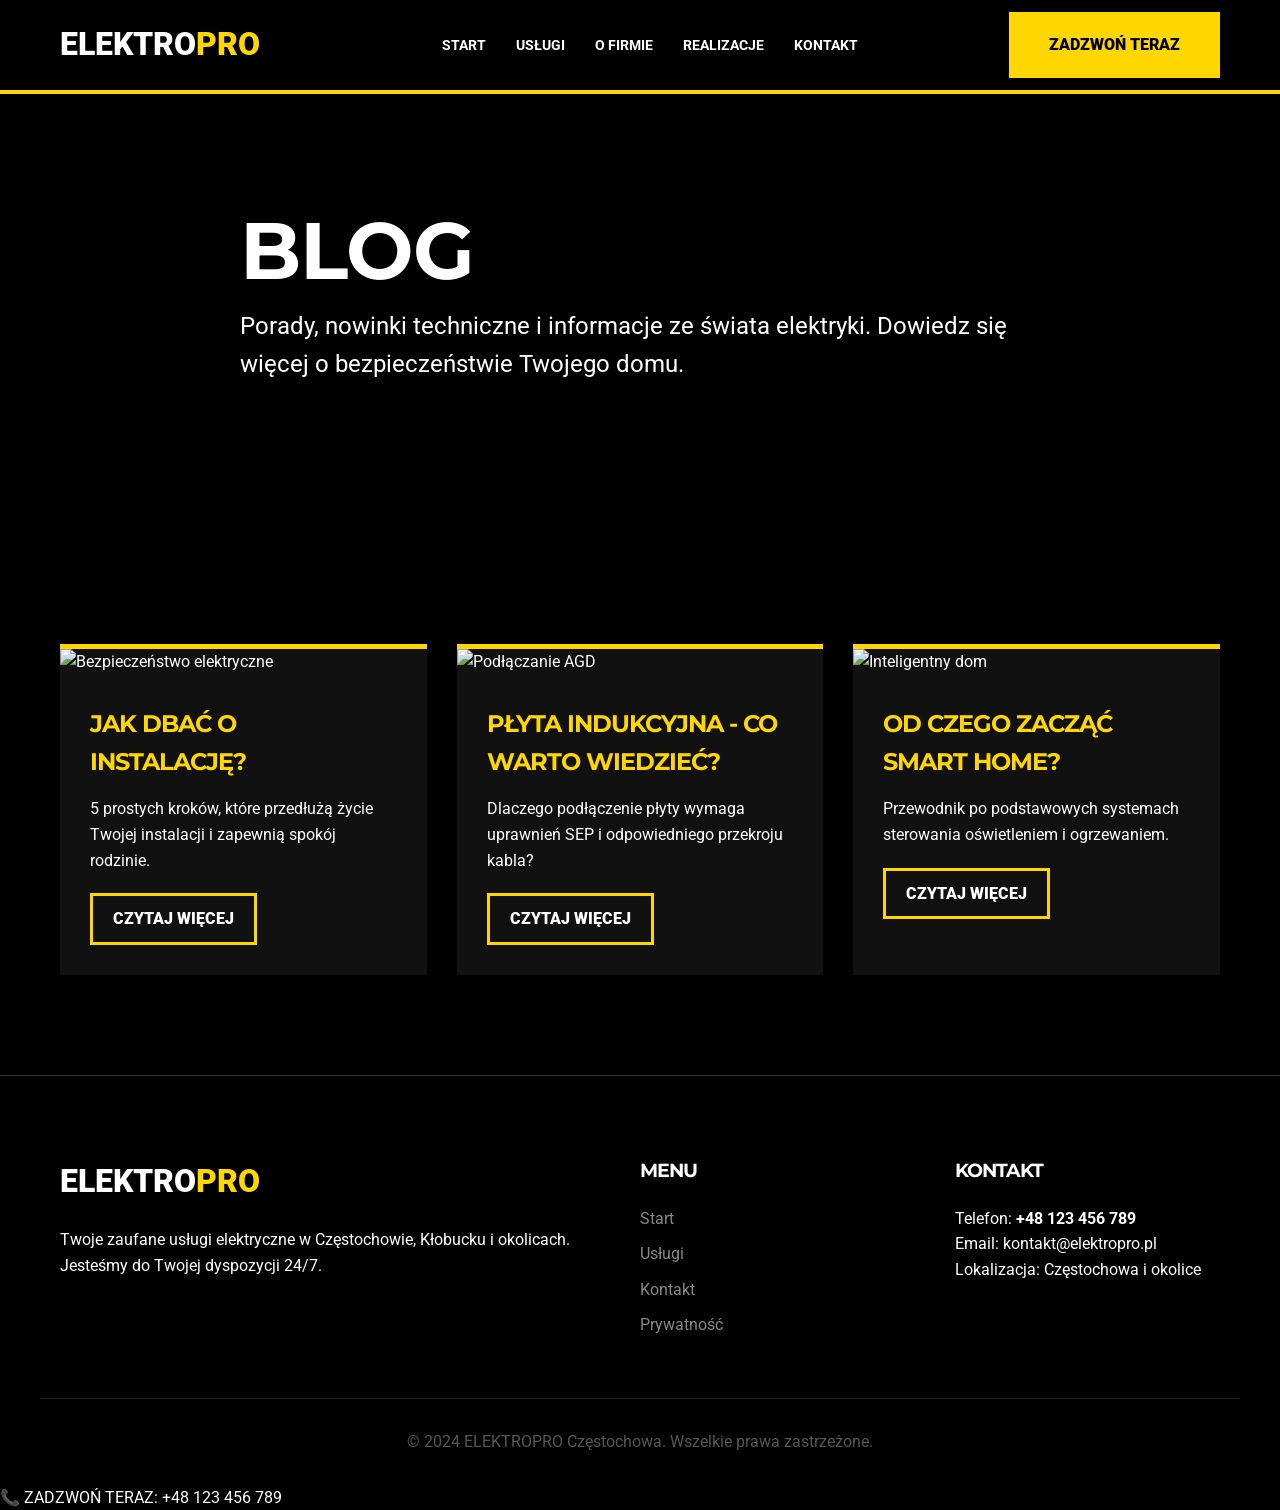
==== commit 69003701: "Initial commit: Complete Industrial Modern website for electrician in Częstochowa - 14-page responsi" ====
--- a/blog.html
+++ b/blog.html
@@ -3,35 +3,23 @@
 <head>
     <meta charset="UTF-8">
     <meta name="viewport" content="width=device-width, initial-scale=1.0">
-    <title>Blog Elektryczny – Porady i Aktualności | ELEKTROPRO Częstochowa</title>
-    <meta name="description" content="Czytaj nasz blog o instalacjach elektrycznych. Porady jak dbać o bezpieczeństwo, nowinki ze świata smart home i relacje z naszych prac w Częstochowie.">
-    <meta property="og:title" content="Blog Elektryczny – Porady i Aktualności | ELEKTROPRO Częstochowa">
-    <meta property="og:description" content="Czytaj nasz blog o instalacjach elektrycznych. Porady jak dbać o bezpieczeństwo, nowinki ze świata smart home i relacje z naszych prac w Częstochowie.">
-    <meta property="og:type" content="website">
-    <meta property="og:image" content="https://placehold.jp/40/000000/ffffff/1200x630.png?text=ELEKTROPRO">
+    <title>Blog Elektryczny | Porady i Ciekawostki | ELEKTROPRO Częstochowa</title>
+    <meta name="description" content="Eksperckie porady dotyczące instalacji elektrycznych, bezpieczeństwa i nowoczesnych rozwiązań smart home. Czytaj nasz blog.">
+    <link rel="icon" href="data:image/svg+xml,<svg xmlns=%22http://www.w3.org/2000/svg%22 viewBox=%220 0 100 100%22><text y=%22.9em%22 font-size=%2290%22>⚡</text></svg>">
     <link rel="stylesheet" href="css/style.css">
-    <link rel="preconnect" href="https://fonts.googleapis.com">
-    <link rel="preconnect" href="https://fonts.gstatic.com" crossorigin>
-    <link href="https://fonts.googleapis.com/css2?family=Inter:wght@400;700;900&display=swap" rel="stylesheet">
 </head>
 <body>
     <header>
         <nav class="container">
-            <div class="logo">
-                <a href="index.html">ELEKTRO<span>PRO</span></a>
-            </div>
+            <div class="logo">ELEKTRO<span>PRO</span></div>
             <ul class="nav-links">
-                <li><a href="index.html">Strona Główna</a></li>
+                <li><a href="index.html">Start</a></li>
                 <li><a href="uslugi.html">Usługi</a></li>
+                <li><a href="o-mnie.html">O firmie</a></li>
                 <li><a href="realizacje.html">Realizacje</a></li>
-                <li><a href="o-mnie.html">O mnie</a></li>
-                <li><a href="blog.html" class="active">Blog</a></li>
-                <li><a href="opinie.html">Opinie</a></li>
                 <li><a href="kontakt.html">Kontakt</a></li>
             </ul>
-            <div class="header-cta-nav">
-                <a href="tel:+48123456789" class="btn btn-primary">📞 +48 123 456 789</a>
-            </div>
+            <a href="tel:+48123456789" class="btn">Zadzwoń teraz</a>
             <div class="burger">
                 <div class="line1"></div>
                 <div class="line2"></div>
@@ -41,43 +29,42 @@
     </header>
 
     <main>
-        <section class="fade-in page-header">
+        <section class="hero overlay" style="background-image: url('https://placehold.jp/1920x600.png?text=Blog+Elektryczny'); height: 50vh;">
             <div class="container">
-                <h1>Blog i Porady</h1>
-                <p>Dzielimy się wiedzą o bezpiecznych instalacjach elektrycznych i nowoczesnych rozwiązaniach.</p>
+                <div class="hero-content">
+                    <h1>Blog</h1>
+                    <p>Porady, nowinki techniczne i informacje ze świata elektryki. Dowiedz się więcej o bezpieczeństwie Twojego domu.</p>
+                </div>
             </div>
         </section>
 
-        <section class="fade-in bg-light">
+        <section>
             <div class="container">
-                <div class="blog-grid">
-                    <article class="blog-card">
-                        <div class="blog-image" style="background-image: url('https://placehold.jp/24/000000/ffffff/400x250.png?text=Aluminium+vs+Miedz'); background-size: cover;"></div>
-                        <div class="blog-card-content">
-                            <span class="blog-date">15 Maj 2024</span>
-                            <h3>Wymiana instalacji aluminiowej na miedzianą – czy warto?</h3>
-                            <p>Dowiedz się, dlaczego stare kable aluminiowe mogą być niebezpieczne i kiedy podjąć decyzję o ich wymianie.</p>
-                            <a href="#" class="link">Czytaj więcej</a>
+                <div class="services-grid">
+                    <article class="service-card" style="padding: 0;">
+                        <img src="https://placehold.jp/400x250.png?text=Bezpieczenstwo+Domu" alt="Bezpieczeństwo elektryczne" style="width: 100%;">
+                        <div style="padding: 30px;">
+                            <h3 class="text-yellow">Jak dbać o instalację?</h3>
+                            <p class="mb-20">5 prostych kroków, które przedłużą życie Twojej instalacji i zapewnią spokój rodzinie.</p>
+                            <a href="#" class="btn btn-outline" style="padding: 10px 20px;">Czytaj więcej</a>
                         </div>
                     </article>
 
-                    <article class="blog-card">
-                        <div class="blog-image" style="background-image: url('https://placehold.jp/24/000000/ffffff/400x250.png?text=Bezpieczny+Remont'); background-size: cover;"></div>
-                        <div class="blog-card-content">
-                            <span class="blog-date">02 Maj 2024</span>
-                            <h3>Jak przygotować elektrykę do remontu kuchni?</h3>
-                            <p>Praktyczny poradnik o tym, ile gniazdek zaplanować i jakie obwody wydzielić pod AGD.</p>
-                            <a href="#" class="link">Czytaj więcej</a>
+                    <article class="service-card" style="padding: 0;">
+                        <img src="https://placehold.jp/400x250.png?text=Plyta+Indukcyjna" alt="Podłączanie AGD">
+                        <div style="padding: 30px;">
+                            <h3 class="text-yellow">Płyta indukcyjna - co warto wiedzieć?</h3>
+                            <p class="mb-20">Dlaczego podłączenie płyty wymaga uprawnień SEP i odpowiedniego przekroju kabla?</p>
+                            <a href="#" class="btn btn-outline" style="padding: 10px 20px;">Czytaj więcej</a>
                         </div>
                     </article>
 
-                    <article class="blog-card">
-                        <div class="blog-image" style="background-image: url('https://placehold.jp/24/000000/ffffff/400x250.png?text=Smart+Home'); background-size: cover;"></div>
-                        <div class="blog-card-content">
-                            <span class="blog-date">20 Kwiecień 2024</span>
-                            <h3>Smart Home dla każdego – od czego zacząć?</h3>
-                            <p>Nie musisz wydawać fortuny, by Twoje mieszkanie stało się inteligentne. Sprawdź proste rozwiązania.</p>
-                            <a href="#" class="link">Czytaj więcej</a>
+                    <article class="service-card" style="padding: 0;">
+                        <img src="https://placehold.jp/400x250.png?text=Smart+Home+Blog" alt="Inteligentny dom">
+                        <div style="padding: 30px;">
+                            <h3 class="text-yellow">Od czego zacząć Smart Home?</h3>
+                            <p class="mb-20">Przewodnik po podstawowych systemach sterowania oświetleniem i ogrzewaniem.</p>
+                            <a href="#" class="btn btn-outline" style="padding: 10px 20px;">Czytaj więcej</a>
                         </div>
                     </article>
                 </div>
@@ -87,33 +74,33 @@
 
     <footer>
         <div class="container footer-content">
-            <div class="footer-info">
-                <h3 class="logo" style="color:#fff">ELEKTRO<span>PRO</span></h3>
-                <p>Twój zaufany elektryk w Częstochowie i Kłobucku.</p>
+            <div>
+                <div class="logo mb-20">ELEKTRO<span>PRO</span></div>
+                <p>Twoje zaufane usługi elektryczne w Częstochowie, Kłobucku i okolicach. Jesteśmy do Twojej dyspozycji 24/7.</p>
             </div>
-            <div class="footer-links">
-                <h3>Nawigacja</h3>
-                <a href="index.html">Strona Główna</a>
-                <a href="uslugi.html">Usługi</a>
-                <a href="realizacje.html">Realizacje</a>
-                <a href="o-mnie.html">O mnie</a>
-                <a href="blog.html">Blog</a>
-                <a href="opinie.html">Opinie</a>
-                <a href="kontakt.html">Kontakt</a>
+            <div>
+                <h3 class="mb-20">Menu</h3>
+                <ul class="footer-links">
+                    <li><a href="index.html">Start</a></li>
+                    <li><a href="uslugi.html">Usługi</a></li>
+                    <li><a href="kontakt.html">Kontakt</a></li>
+                    <li><a href="polityka-prywatnosci.html">Prywatność</a></li>
+                </ul>
             </div>
-            <div class="footer-links">
-                <h3>Kontakt</h3>
-                <p>Tel: <strong>+48 123 456 789</strong></p>
-                <p>Email: kontakt@elektropro-czestochowa.pl</p>
+            <div>
+                <h3 class="mb-20">Kontakt</h3>
+                <p>Telefon: <strong>+48 123 456 789</strong></p>
+                <p>Email: kontakt@elektropro.pl</p>
+                <p>Lokalizacja: Częstochowa i okolice</p>
             </div>
         </div>
-        <div class="container footer-bottom">
-            <p>&copy; 2024 ELEKTROPRO Częstochowa. Wszystkie prawa zastrzeżone.</p>
+        <div class="container" style="text-align: center; border-top: 1px solid #222; padding-top: 30px; color: #555;">
+            &copy; 2024 ELEKTROPRO Częstochowa. Wszelkie prawa zastrzeżone.
         </div>
     </footer>
 
     <div class="sticky-call">
-        <a href="tel:+48123456789">📞 Zadzwoń: +48 123 456 789</a>
+        <a href="tel:+48123456789">📞 ZADZWOŃ TERAZ: +48 123 456 789</a>
     </div>
 
     <script src="js/script.js"></script>
--- a/css/style.css
+++ b/css/style.css
@@ -1,26 +1,19 @@
 /*
-   Premium Midnight Design System
-   Focus: High-end, Professional, Trust-building
+   Industrial Modern Design System
+   Theme: Electric / High-Contrast / Bold
 */
 
-@import url('https://fonts.googleapis.com/css2?family=Montserrat:wght@700;900&family=Inter:wght@400;500;600&display=swap');
+@import url('https://fonts.googleapis.com/css2?family=Montserrat:wght@900&family=Roboto:wght@400;700&display=swap');
 
 :root {
-    --primary-color: #ffffff;
-    --secondary-color: #000000;
-    --accent-color: #FFD700;
-    --accent-hover: #f0c300;
-    --bg-dark: #050505;
-    --bg-card: #0c0c0c;
-    --bg-light-dark: #121212;
-    --text-main: #ffffff;
-    --text-muted: #a0a0a0;
-    --border-color: rgba(255, 255, 255, 0.08);
-    --border-hover: rgba(255, 215, 0, 0.3);
+    --primary: #FFD700; /* Electric Yellow */
+    --secondary: #000000;
+    --dark-gray: #111111;
+    --light-gray: #f8f8f8;
+    --text: #ffffff;
+    --text-dark: #000000;
     --max-width: 1200px;
-    --transition: all 0.4s cubic-bezier(0.165, 0.84, 0.44, 1);
-    --glass-bg: rgba(12, 12, 12, 0.8);
-    --radius: 12px;
+    --transition: all 0.3s ease;
 }
 
 * {
@@ -29,28 +22,29 @@
     box-sizing: border-box;
 }
 
-html {
-    scroll-behavior: smooth;
-}
-
 body {
-    font-family: 'Inter', sans-serif;
-    line-height: 1.8;
-    color: var(--text-main);
-    background-color: var(--bg-dark);
-    -webkit-font-smoothing: antialiased;
+    font-family: 'Roboto', sans-serif;
+    background-color: var(--secondary);
+    color: var(--text);
+    line-height: 1.6;
 }
 
 .container {
     max-width: var(--max-width);
     margin: 0 auto;
-    padding: 0 25px;
+    padding: 0 20px;
+}
+
+/* Global Styles */
+h1, h2, h3, h4 {
+    font-family: 'Montserrat', sans-serif;
+    text-transform: uppercase;
+    letter-spacing: -1px;
 }
 
 a {
     text-decoration: none;
     color: inherit;
-    transition: var(--transition);
 }
 
 ul {
@@ -60,129 +54,32 @@
 img {
     max-width: 100%;
     height: auto;
-    display: block;
-    border-radius: var(--radius);
-}
-
-/* Typography Upgrade */
-h1, h2, h3, h4 {
-    font-family: 'Montserrat', sans-serif;
-    font-weight: 900;
-    line-height: 1.1;
-    margin-bottom: 30px;
-    text-transform: uppercase;
-    letter-spacing: -0.03em;
-}
-
-h1 { font-size: clamp(2.8rem, 6vw, 4.5rem); }
-h2 { font-size: clamp(2.2rem, 5vw, 3.2rem); }
-h3 { font-size: clamp(1.4rem, 3vw, 1.8rem); letter-spacing: -0.01em; }
-
-p { margin-bottom: 25px; color: var(--text-muted); }
-
-.lead {
-    font-size: 1.3rem;
-    font-weight: 500;
-    color: var(--text-main);
-}
-
-.section-title {
-    text-align: center;
-    margin-bottom: 80px;
-}
-
-.section-title h2 {
-    position: relative;
-    display: inline-block;
-    padding-bottom: 25px;
-}
-
-.section-title h2::after {
-    content: '';
-    position: absolute;
-    bottom: 0;
-    left: 50%;
-    transform: translateX(-50%);
-    width: 60px;
-    height: 4px;
-    background: var(--accent-color);
-}
-
-/* Sections Upgrade */
-section {
-    padding: 120px 0;
-}
-
-.bg-light { background-color: var(--bg-dark); }
-.bg-gray { background-color: var(--bg-light-dark); }
-.bg-dark { background-color: var(--secondary-color); }
-
-/* Buttons Upgrade */
-.btn {
-    display: inline-flex;
-    align-items: center;
-    justify-content: center;
-    padding: 20px 40px;
-    font-family: 'Montserrat', sans-serif;
-    font-weight: 800;
-    text-transform: uppercase;
-    letter-spacing: 1px;
-    cursor: pointer;
-    border-radius: 50px;
-    transition: var(--transition);
-    font-size: 0.9rem;
-    border: 2px solid transparent;
-}
-
-.btn-primary {
-    background-color: var(--accent-color);
-    color: #000;
-}
-
-.btn-primary:hover {
-    transform: translateY(-5px);
-    box-shadow: 0 15px 30px rgba(255, 215, 0, 0.2);
-    background-color: var(--accent-hover);
-}
-
-.btn-secondary {
-    background-color: transparent;
-    color: #fff;
-    border-color: rgba(255,255,255,0.2);
-}
-
-.btn-secondary:hover {
-    background-color: #fff;
-    color: #000;
-    transform: translateY(-5px);
-}
-
-/* Header & Nav */
+    filter: grayscale(20%);
+}
+
+/* Navigation */
 header {
-    background: var(--glass-bg);
-    backdrop-filter: blur(10px);
-    -webkit-backdrop-filter: blur(10px);
+    background: var(--secondary);
+    border-bottom: 4px solid var(--primary);
     position: sticky;
     top: 0;
     z-index: 1000;
-    border-bottom: 1px solid var(--border-color);
 }
 
 nav {
     display: flex;
     justify-content: space-between;
     align-items: center;
-    height: 100px;
+    height: 90px;
 }
 
 .logo {
-    font-size: 1.8rem;
+    font-size: 2rem;
     font-weight: 900;
-    letter-spacing: -2px;
 }
 
 .logo span {
-    color: var(--accent-color);
+    color: var(--primary);
 }
 
 .nav-links {
@@ -190,229 +87,342 @@
 }
 
 .nav-links li {
-    margin-left: 40px;
+    margin-left: 30px;
 }
 
 .nav-links a {
-    font-weight: 600;
-    font-size: 0.85rem;
+    font-weight: 700;
+    font-size: 0.9rem;
     text-transform: uppercase;
-    color: var(--text-muted);
+    transition: var(--transition);
 }
 
 .nav-links a:hover, .nav-links a.active {
-    color: var(--accent-color);
-}
-
-/* Hero Section */
+    color: var(--primary);
+}
+
+/* Sections */
+section {
+    padding: 100px 0;
+}
+
+.bg-gray { background-color: var(--dark-gray); }
+.bg-yellow { background-color: var(--primary); color: var(--secondary); }
+
+.section-title {
+    margin-bottom: 60px;
+}
+
+.section-title h2 {
+    font-size: 3rem;
+    line-height: 1;
+}
+
+.section-title .underline {
+    width: 100px;
+    height: 8px;
+    background: var(--primary);
+    margin-top: 10px;
+}
+
+/* Buttons */
+.btn {
+    display: inline-block;
+    padding: 20px 40px;
+    background: var(--primary);
+    color: var(--secondary);
+    font-weight: 900;
+    text-transform: uppercase;
+    border: none;
+    cursor: pointer;
+    transition: var(--transition);
+    font-size: 1rem;
+}
+
+.btn:hover {
+    background: #fff;
+    transform: scale(1.05);
+}
+
+.btn-outline {
+    background: transparent;
+    color: #fff;
+    border: 3px solid var(--primary);
+}
+
+.btn-outline:hover {
+    background: var(--primary);
+    color: var(--secondary);
+}
+
+/* Hero */
 .hero {
-    padding: 180px 0 140px;
+    height: 85vh;
+    display: flex;
+    align-items: center;
+    position: relative;
     background-size: cover;
     background-position: center;
-    position: relative;
-    overflow: hidden;
-}
-
-.hero.overlay::before {
+}
+
+.hero.overlay::after {
     content: '';
     position: absolute;
-    top: 0;
-    left: 0;
-    width: 100%;
-    height: 100%;
-    background: rgba(0, 0, 0, 0.75);
+    top: 0; left: 0; width: 100%; height: 100%;
+    background: rgba(0,0,0,0.8);
     z-index: 1;
 }
 
 .hero-content {
-    max-width: 900px;
     position: relative;
     z-index: 2;
+    max-width: 800px;
 }
 
 .hero-content h1 {
-    color: #fff;
-    line-height: 1;
+    font-size: 5rem;
+    margin-bottom: 20px;
+    line-height: 0.9;
+}
+
+.hero-content p {
+    font-size: 1.5rem;
     margin-bottom: 40px;
 }
 
-.hero-content p {
-    font-size: 1.4rem;
-    color: #ccc;
-    margin-bottom: 50px;
-}
-
-.hero-cta {
-    display: flex;
-    gap: 20px;
-}
-
-/* Cards System */
-.service-card, .step, .problem-card, .testimonial, .blog-card {
-    background: var(--bg-card);
-    border: 1px solid var(--border-color);
-    padding: 50px;
-    border-radius: var(--radius);
-    transition: var(--transition);
-}
-
-.service-card:hover, .blog-card:hover {
-    transform: translateY(-10px);
-    border-color: var(--border-hover);
-    box-shadow: 0 20px 40px rgba(0,0,0,0.4);
+/* Service Cards */
+.services-grid {
+    display: grid;
+    grid-template-columns: repeat(auto-fit, minmax(300px, 1fr));
+    gap: 30px;
+}
+
+.service-card {
+    background: var(--dark-gray);
+    padding: 40px;
+    border-top: 5px solid var(--primary);
+    transition: var(--transition);
+}
+
+.service-card:hover {
+    background: var(--primary);
+    color: var(--secondary);
+}
+
+.service-card h3 {
+    margin-bottom: 15px;
+    font-size: 1.5rem;
 }
 
 .service-icon {
     font-size: 3rem;
+    margin-bottom: 20px;
+}
+
+/* Steps */
+.step-grid {
+    display: grid;
+    grid-template-columns: repeat(auto-fit, minmax(250px, 1fr));
+    gap: 30px;
+}
+
+.step {
+    border: 2px solid #333;
+    padding: 30px;
+}
+
+.step-num {
+    font-size: 4rem;
+    font-family: 'Montserrat';
+    color: var(--primary);
+    line-height: 1;
+    margin-bottom: 10px;
+}
+
+/* Testimonials */
+.testimonial {
+    background: #000;
+    padding: 40px;
+    border-left: 10px solid var(--primary);
     margin-bottom: 30px;
-    color: var(--accent-color);
-}
-
-.link {
-    color: var(--accent-color);
+}
+
+/* Footer */
+footer {
+    background: #000;
+    padding: 80px 0 30px;
+    border-top: 1px solid #333;
+}
+
+.footer-content {
+    display: grid;
+    grid-template-columns: 2fr 1fr 1fr;
+    gap: 50px;
+    margin-bottom: 50px;
+}
+
+.footer-links a {
+    display: block;
+    margin-bottom: 10px;
+    color: #888;
+}
+
+.footer-links a:hover {
+    color: var(--primary);
+}
+
+/* Mobile Navigation */
+.burger {
+    display: none;
+    cursor: pointer;
+}
+
+.burger div {
+    width: 25px;
+    height: 3px;
+    background-color: var(--primary);
+    margin: 5px;
+    transition: all 0.3s ease;
+}
+
+/* Mobile */
+@media (max-width: 768px) {
+    .hero-content h1 { font-size: 3rem; }
+    nav { height: 70px; }
+
+    nav > .btn { display: none; } /* Hide header button on mobile to save space */
+
+    .burger { display: block; }
+
+    .nav-links {
+        position: fixed;
+        right: 0px;
+        height: 100vh;
+        top: 70px;
+        background-color: rgba(0,0,0,0.98);
+        display: flex;
+        flex-direction: column;
+        align-items: center;
+        width: 100%;
+        transform: translateX(100%);
+        transition: transform 0.4s cubic-bezier(0.175, 0.885, 0.32, 1.275);
+        z-index: 1000;
+        padding-top: 50px;
+        border-top: 1px solid #222;
+    }
+
+    .nav-links li {
+        margin: 15px 0;
+        opacity: 0;
+    }
+
+    .nav-active {
+        transform: translateX(0%);
+    }
+
+    .nav-links a {
+        font-size: 2rem;
+        font-family: 'Montserrat', sans-serif;
+    }
+
+    .footer-content { grid-template-columns: 1fr; }
+    .sticky-call {
+        position: fixed;
+        bottom: 0; left: 0; width: 100%;
+        background: var(--primary);
+        color: var(--secondary);
+        text-align: center;
+        padding: 20px;
+        font-weight: 900;
+        z-index: 1001;
+    }
+}
+
+/* General Layout Fixes */
+.grid-2 { display: grid; grid-template-columns: 1fr 1fr; gap: 50px; align-items: center; }
+@media (max-width: 768px) { .grid-2 { grid-template-columns: 1fr; } }
+
+.py-100 { padding: 100px 0; }
+.mb-20 { margin-bottom: 20px; }
+.text-yellow { color: var(--primary); }
+
+/* Forms */
+.form-group {
+    margin-bottom: 20px;
+}
+
+.form-group label {
+    display: block;
+    margin-bottom: 8px;
     font-weight: 700;
     text-transform: uppercase;
     font-size: 0.8rem;
-    display: inline-flex;
-    align-items: center;
-    gap: 10px;
-}
-
-.link:hover {
-    gap: 15px;
-}
-
-/* Steps Upgrade */
-.step-number {
-    font-size: 4rem;
-    font-weight: 900;
-    color: rgba(255,215,0,0.1);
-    line-height: 1;
-    margin-bottom: 10px;
-}
-
-/* Form Upgrade */
-.form-group input, .form-group textarea, .form-group select {
-    padding: 20px;
-    background: #111;
-    border: 1px solid var(--border-color);
-    border-radius: 8px;
+    color: var(--primary);
+}
+
+.form-group input,
+.form-group select,
+.form-group textarea {
+    width: 100%;
+    padding: 15px;
+    background: #222;
+    border: 2px solid #333;
     color: #fff;
-    font-size: 1rem;
+    font-family: inherit;
+    transition: var(--transition);
+}
+
+.form-group input:focus,
+.form-group select:focus,
+.form-group textarea:focus {
+    outline: none;
+    border-color: var(--primary);
+}
+
+.contact-grid {
+    display: grid;
+    grid-template-columns: 1fr 1fr;
+    gap: 80px;
+}
+
+/* Portfolio */
+.portfolio-grid {
+    display: grid;
+    grid-template-columns: repeat(auto-fit, minmax(350px, 1fr));
+    gap: 30px;
+}
+
+.portfolio-item {
+    position: relative;
+    overflow: hidden;
+    border: 2px solid #333;
+}
+
+.portfolio-item img {
+    transition: var(--transition);
+    display: block;
     width: 100%;
-    margin-bottom: 20px;
-}
-
-.form-group input:focus {
-    border-color: var(--accent-color);
-    outline: none;
-}
-
-/* Footer Upgrade */
-footer {
-    background: #000;
-    padding: 100px 0 50px;
-    border-top: 1px solid var(--border-color);
-}
-
-footer h3 {
-    font-size: 1.2rem;
-    margin-bottom: 30px;
-}
-
-.footer-content {
-    display: grid;
-    grid-template-columns: 2fr 1fr 1fr 1.5fr;
-    gap: 60px;
-}
-
-.footer-links a {
-    display: block;
-    margin-bottom: 15px;
-    color: var(--text-muted);
-}
-
-.footer-links a:hover {
-    color: #fff;
-}
-
-/* Responsive Nav */
-@media (max-width: 1024px) {
-    .footer-content { grid-template-columns: 1fr 1fr; }
+}
+
+.portfolio-info {
+    position: absolute;
+    bottom: 0; left: 0; width: 100%;
+    padding: 30px;
+    background: linear-gradient(transparent, rgba(0,0,0,0.9));
+    transform: translateY(20px);
+    opacity: 0;
+    transition: var(--transition);
+}
+
+.portfolio-item:hover .portfolio-info {
+    transform: translateY(0);
+    opacity: 1;
+}
+
+.portfolio-item:hover img {
+    transform: scale(1.1);
 }
 
 @media (max-width: 768px) {
-    nav { height: 80px; }
-    .nav-links {
-        position: fixed;
-        top: 80px;
-        right: 0;
-        width: 100%;
-        height: 100vh;
-        background: #000;
-        flex-direction: column;
-        align-items: center;
-        padding-top: 50px;
-        transform: translateX(100%);
-        transition: 0.5s;
-    }
-    .nav-active { transform: translateX(0); }
-    .nav-links li { margin: 20px 0; }
-    .hero-cta { flex-direction: column; }
-    .btn { width: 100%; }
-    .burger { display: block; cursor: pointer; }
-    .burger div { width: 30px; height: 3px; background: #fff; margin: 6px; transition: 0.3s; }
-}
-
-/* Sticky Call Mobile */
-.sticky-call {
-    position: fixed;
-    bottom: 20px;
-    left: 20px;
-    right: 20px;
-    z-index: 999;
-    display: none;
-}
-
-@media (max-width: 768px) {
-    .sticky-call { display: block; }
-}
-
-.sticky-call a {
-    display: flex;
-    justify-content: center;
-    align-items: center;
-    background: var(--accent-color);
-    color: #000;
-    padding: 18px;
-    border-radius: 50px;
-    font-weight: 900;
-    box-shadow: 0 10px 25px rgba(0,0,0,0.5);
-}
-
-/* Animations */
-.fade-in {
-    animation: fadeIn 1s ease forwards;
-}
-
-@keyframes fadeIn {
-    from { opacity: 0; transform: translateY(20px); }
-    to { opacity: 1; transform: translateY(0); }
-}
-
-/* Portfolio Overlay Fix */
-.portfolio-item {
-    border-radius: var(--radius);
-    overflow: hidden;
-}
-
-.portfolio-info {
-    padding: 30px;
-    background: linear-gradient(to top, rgba(0,0,0,0.9), transparent);
-    justify-content: flex-end !important;
-}
-
-/* Utilities */
-.py-section { padding: 120px 0; }
-.btn-block { width: 100%; }
-.accent-text { color: var(--accent-color); }
+    .contact-grid { grid-template-columns: 1fr; gap: 40px; }
+}
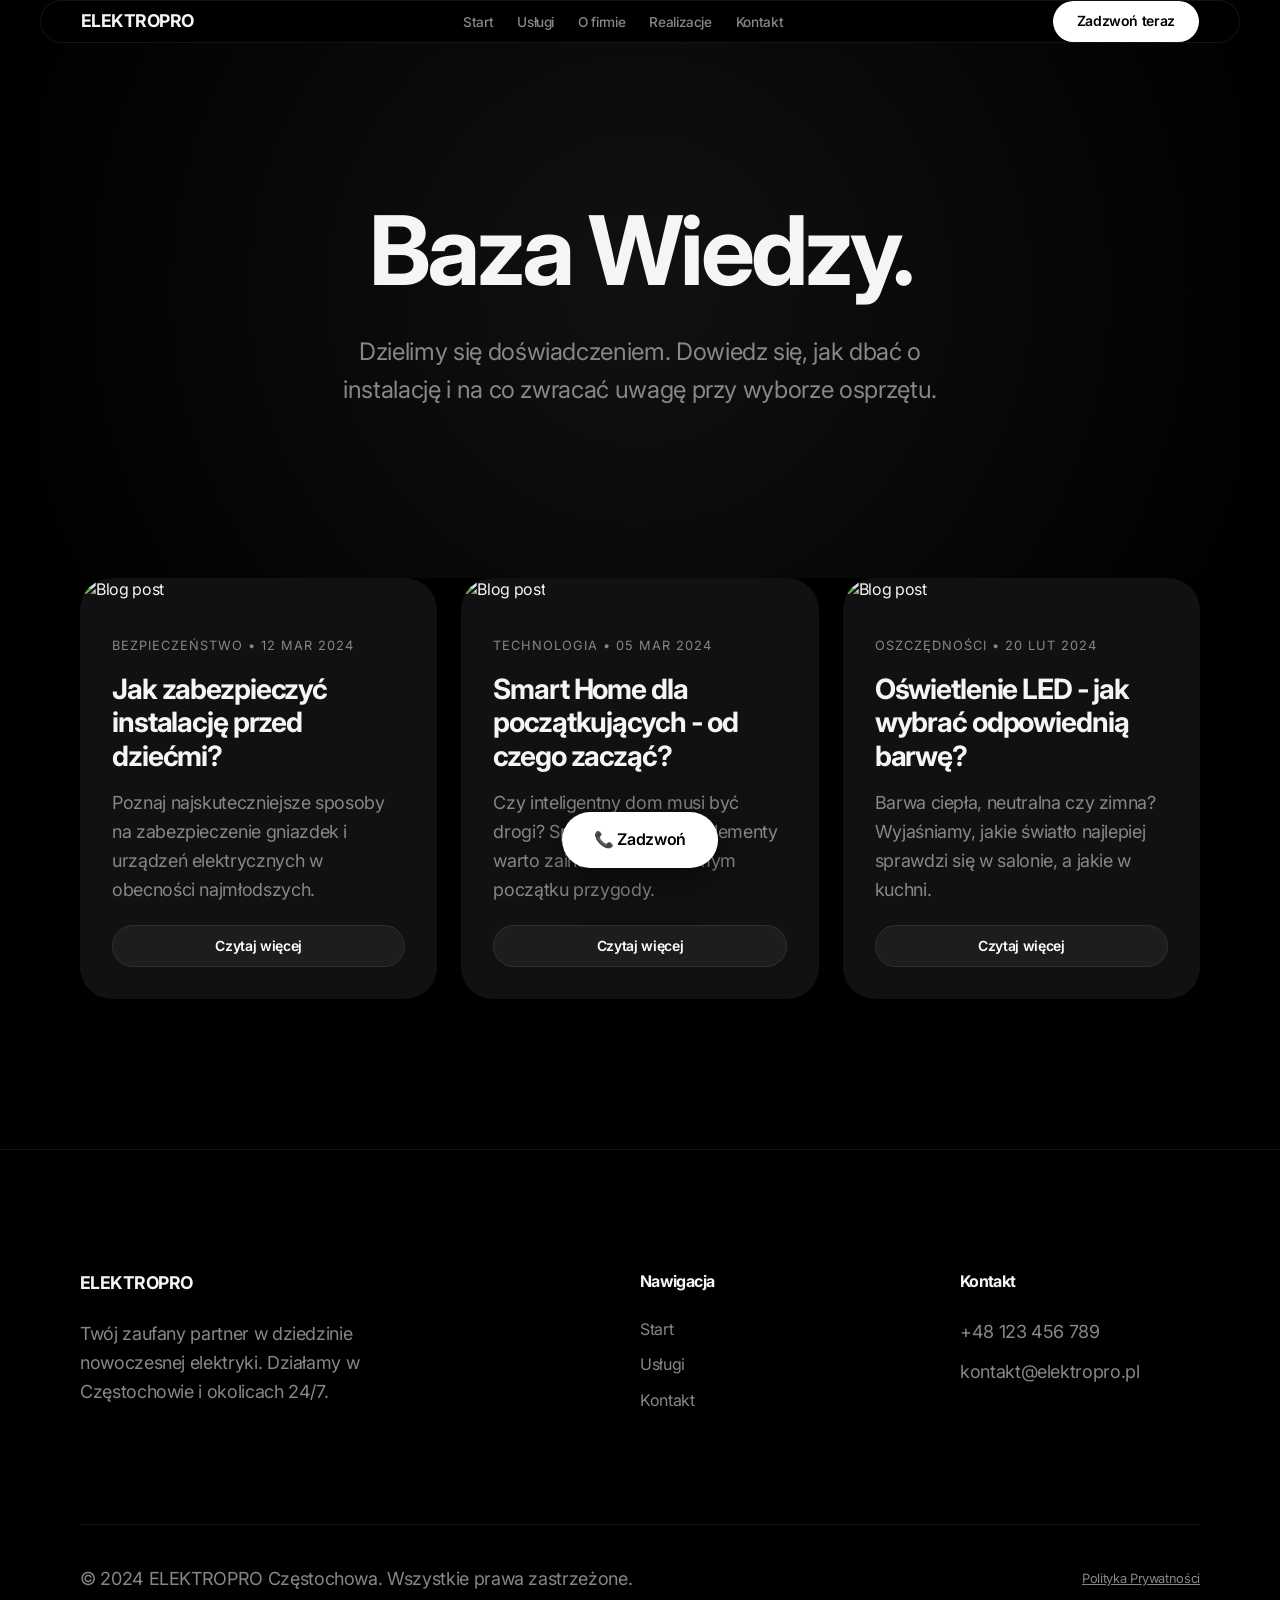
==== commit 0e7b6cd4: "Final delivery of the premium electrician website for Częstochowa. - 14 SEO-optimized HTML pages. - " ====
--- a/blog.html
+++ b/blog.html
@@ -3,15 +3,15 @@
 <head>
     <meta charset="UTF-8">
     <meta name="viewport" content="width=device-width, initial-scale=1.0">
-    <title>Blog Elektryczny | Porady i Ciekawostki | ELEKTROPRO Częstochowa</title>
-    <meta name="description" content="Eksperckie porady dotyczące instalacji elektrycznych, bezpieczeństwa i nowoczesnych rozwiązań smart home. Czytaj nasz blog.">
+    <title>Blog Elektryczny | Porady i Wiedza | ELEKTROPRO</title>
+    <meta name="description" content="Eksperckie porady dotyczące instalacji elektrycznych, bezpieczeństwa i nowoczesnych rozwiązań dla domu. Czytaj blog ELEKTROPRO.">
+    <link rel="stylesheet" href="css/style.css">
     <link rel="icon" href="data:image/svg+xml,<svg xmlns=%22http://www.w3.org/2000/svg%22 viewBox=%220 0 100 100%22><text y=%22.9em%22 font-size=%2290%22>⚡</text></svg>">
-    <link rel="stylesheet" href="css/style.css">
 </head>
-<body>
+<body class="no-js">
     <header>
         <nav class="container">
-            <div class="logo">ELEKTRO<span>PRO</span></div>
+            <div class="logo">ELEKTROPRO</div>
             <ul class="nav-links">
                 <li><a href="index.html">Start</a></li>
                 <li><a href="uslugi.html">Usługi</a></li>
@@ -19,88 +19,87 @@
                 <li><a href="realizacje.html">Realizacje</a></li>
                 <li><a href="kontakt.html">Kontakt</a></li>
             </ul>
-            <a href="tel:+48123456789" class="btn">Zadzwoń teraz</a>
+            <div class="header-btns">
+                <a href="tel:+48123456789" class="btn btn-primary">Zadzwoń teraz</a>
+            </div>
             <div class="burger">
-                <div class="line1"></div>
-                <div class="line2"></div>
-                <div class="line3"></div>
+                <span></span>
+                <span></span>
             </div>
         </nav>
     </header>
 
     <main>
-        <section class="hero overlay" style="background-image: url('https://placehold.jp/1920x600.png?text=Blog+Elektryczny'); height: 50vh;">
-            <div class="container">
-                <div class="hero-content">
-                    <h1>Blog</h1>
-                    <p>Porady, nowinki techniczne i informacje ze świata elektryki. Dowiedz się więcej o bezpieczeństwie Twojego domu.</p>
-                </div>
-            </div>
+        <section class="hero container">
+            <h1 class="fade-up">Baza Wiedzy.</h1>
+            <p class="fade-up">Dzielimy się doświadczeniem. Dowiedz się, jak dbać o instalację i na co zwracać uwagę przy wyborze osprzętu.</p>
         </section>
 
-        <section>
-            <div class="container">
-                <div class="services-grid">
-                    <article class="service-card" style="padding: 0;">
-                        <img src="https://placehold.jp/400x250.png?text=Bezpieczenstwo+Domu" alt="Bezpieczeństwo elektryczne" style="width: 100%;">
-                        <div style="padding: 30px;">
-                            <h3 class="text-yellow">Jak dbać o instalację?</h3>
-                            <p class="mb-20">5 prostych kroków, które przedłużą życie Twojej instalacji i zapewnią spokój rodzinie.</p>
-                            <a href="#" class="btn btn-outline" style="padding: 10px 20px;">Czytaj więcej</a>
-                        </div>
-                    </article>
+        <section class="container fade-up" style="margin-bottom: 150px;">
+            <div class="services-compact" style="grid-template-columns: repeat(auto-fit, minmax(350px, 1fr));">
+                <article class="form-card" style="padding: 0; overflow: hidden; border: none; background: #111;">
+                    <img src="https://placehold.jp/24/ffffff/000000/800x450.png?text=Bezpieczenstwo+Dzieci" alt="Blog post" style="width: 100%; height: 250px; object-fit: cover;">
+                    <div style="padding: 32px;">
+                        <span class="text-dim" style="font-size: 0.8rem; text-transform: uppercase; letter-spacing: 1px;">Bezpieczeństwo • 12 Mar 2024</span>
+                        <h3 style="margin: 16px 0;">Jak zabezpieczyć instalację przed dziećmi?</h3>
+                        <p class="text-dim mb-20">Poznaj najskuteczniejsze sposoby na zabezpieczenie gniazdek i urządzeń elektrycznych w obecności najmłodszych.</p>
+                        <a href="#" class="btn btn-secondary" style="width: 100%;">Czytaj więcej</a>
+                    </div>
+                </article>
 
-                    <article class="service-card" style="padding: 0;">
-                        <img src="https://placehold.jp/400x250.png?text=Plyta+Indukcyjna" alt="Podłączanie AGD">
-                        <div style="padding: 30px;">
-                            <h3 class="text-yellow">Płyta indukcyjna - co warto wiedzieć?</h3>
-                            <p class="mb-20">Dlaczego podłączenie płyty wymaga uprawnień SEP i odpowiedniego przekroju kabla?</p>
-                            <a href="#" class="btn btn-outline" style="padding: 10px 20px;">Czytaj więcej</a>
-                        </div>
-                    </article>
+                <article class="form-card" style="padding: 0; overflow: hidden; border: none; background: #111;">
+                    <img src="https://placehold.jp/24/ffffff/000000/800x450.png?text=Inteligentny+Dom" alt="Blog post" style="width: 100%; height: 250px; object-fit: cover;">
+                    <div style="padding: 32px;">
+                        <span class="text-dim" style="font-size: 0.8rem; text-transform: uppercase; letter-spacing: 1px;">Technologia • 05 Mar 2024</span>
+                        <h3 style="margin: 16px 0;">Smart Home dla początkujących - od czego zacząć?</h3>
+                        <p class="text-dim mb-20">Czy inteligentny dom musi być drogi? Sprawdzamy, jakie elementy warto zainstalować na samym początku przygody.</p>
+                        <a href="#" class="btn btn-secondary" style="width: 100%;">Czytaj więcej</a>
+                    </div>
+                </article>
 
-                    <article class="service-card" style="padding: 0;">
-                        <img src="https://placehold.jp/400x250.png?text=Smart+Home+Blog" alt="Inteligentny dom">
-                        <div style="padding: 30px;">
-                            <h3 class="text-yellow">Od czego zacząć Smart Home?</h3>
-                            <p class="mb-20">Przewodnik po podstawowych systemach sterowania oświetleniem i ogrzewaniem.</p>
-                            <a href="#" class="btn btn-outline" style="padding: 10px 20px;">Czytaj więcej</a>
-                        </div>
-                    </article>
-                </div>
+                <article class="form-card" style="padding: 0; overflow: hidden; border: none; background: #111;">
+                    <img src="https://placehold.jp/24/ffffff/000000/800x450.png?text=Oswietlenie+LED" alt="Blog post" style="width: 100%; height: 250px; object-fit: cover;">
+                    <div style="padding: 32px;">
+                        <span class="text-dim" style="font-size: 0.8rem; text-transform: uppercase; letter-spacing: 1px;">Oszczędności • 20 Lut 2024</span>
+                        <h3 style="margin: 16px 0;">Oświetlenie LED - jak wybrać odpowiednią barwę?</h3>
+                        <p class="text-dim mb-20">Barwa ciepła, neutralna czy zimna? Wyjaśniamy, jakie światło najlepiej sprawdzi się w salonie, a jakie w kuchni.</p>
+                        <a href="#" class="btn btn-secondary" style="width: 100%;">Czytaj więcej</a>
+                    </div>
+                </article>
             </div>
         </section>
     </main>
 
     <footer>
-        <div class="container footer-content">
-            <div>
-                <div class="logo mb-20">ELEKTRO<span>PRO</span></div>
-                <p>Twoje zaufane usługi elektryczne w Częstochowie, Kłobucku i okolicach. Jesteśmy do Twojej dyspozycji 24/7.</p>
+        <div class="container">
+            <div class="footer-grid">
+                <div>
+                    <div class="logo" style="margin-bottom: 24px;">ELEKTROPRO</div>
+                    <p class="text-dim" style="max-width: 300px;">Twój zaufany partner w dziedzinie nowoczesnej elektryki. Działamy w Częstochowie i okolicach 24/7.</p>
+                </div>
+                <div>
+                    <h4 style="margin-bottom: 24px;">Nawigacja</h4>
+                    <ul style="list-style: none;" class="nav-links-footer">
+                        <li style="margin-bottom: 12px;"><a href="index.html" class="text-dim">Start</a></li>
+                        <li style="margin-bottom: 12px;"><a href="uslugi.html" class="text-dim">Usługi</a></li>
+                        <li style="margin-bottom: 12px;"><a href="kontakt.html" class="text-dim">Kontakt</a></li>
+                    </ul>
+                </div>
+                <div>
+                    <h4 style="margin-bottom: 24px;">Kontakt</h4>
+                    <p class="text-dim" style="margin-bottom: 12px;">+48 123 456 789</p>
+                    <p class="text-dim">kontakt@elektropro.pl</p>
+                </div>
             </div>
-            <div>
-                <h3 class="mb-20">Menu</h3>
-                <ul class="footer-links">
-                    <li><a href="index.html">Start</a></li>
-                    <li><a href="uslugi.html">Usługi</a></li>
-                    <li><a href="kontakt.html">Kontakt</a></li>
-                    <li><a href="polityka-prywatnosci.html">Prywatność</a></li>
-                </ul>
+            <div class="footer-bottom">
+                <p>&copy; 2024 ELEKTROPRO Częstochowa. Wszystkie prawa zastrzeżone.</p>
+                <a href="polityka-prywatnosci.html" class="text-dim">Polityka Prywatności</a>
             </div>
-            <div>
-                <h3 class="mb-20">Kontakt</h3>
-                <p>Telefon: <strong>+48 123 456 789</strong></p>
-                <p>Email: kontakt@elektropro.pl</p>
-                <p>Lokalizacja: Częstochowa i okolice</p>
-            </div>
-        </div>
-        <div class="container" style="text-align: center; border-top: 1px solid #222; padding-top: 30px; color: #555;">
-            &copy; 2024 ELEKTROPRO Częstochowa. Wszelkie prawa zastrzeżone.
         </div>
     </footer>
 
-    <div class="sticky-call">
-        <a href="tel:+48123456789">📞 ZADZWOŃ TERAZ: +48 123 456 789</a>
+    <div class="sticky-cta">
+        <a href="tel:+48123456789" class="btn btn-primary">📞 Zadzwoń</a>
     </div>
 
     <script src="js/script.js"></script>
--- a/css/style.css
+++ b/css/style.css
@@ -1,428 +1,470 @@
 /*
-   Industrial Modern Design System
-   Theme: Electric / High-Contrast / Bold
+   Premium Minimalist Design System (V4)
+   Aesthetic: Sleek, Modern, High-End (Apple-inspired)
 */
 
-@import url('https://fonts.googleapis.com/css2?family=Montserrat:wght@900&family=Roboto:wght@400;700&display=swap');
+@import url('https://fonts.googleapis.com/css2?family=Inter:wght@300;400;500;600;700;800&display=swap');
 
 :root {
-    --primary: #FFD700; /* Electric Yellow */
-    --secondary: #000000;
-    --dark-gray: #111111;
-    --light-gray: #f8f8f8;
-    --text: #ffffff;
-    --text-dark: #000000;
+    --bg: #000000;
+    --bg-elevated: #0A0A0B;
+    --bg-card: #121214;
+    --border: rgba(255, 255, 255, 0.08);
+    --border-hover: rgba(255, 255, 255, 0.15);
+    --accent: #FFFFFF;
+    --accent-dim: #A1A1A6;
+    --text-main: #F5F5F7;
+    --text-secondary: #86868B;
     --max-width: 1200px;
-    --transition: all 0.3s ease;
+    --ease: cubic-bezier(0.4, 0, 0.2, 1);
+    --ease-out: cubic-bezier(0, 0, 0, 1);
+    --radius-sm: 8px;
+    --radius-md: 12px;
+    --radius-lg: 24px;
+    --radius-xl: 32px;
+    --shadow-premium: 0 20px 40px rgba(0, 0, 0, 0.4);
 }
 
 * {
     margin: 0;
     padding: 0;
     box-sizing: border-box;
+    -webkit-font-smoothing: antialiased;
+    -moz-osx-font-smoothing: grayscale;
+}
+
+html {
+    scroll-behavior: smooth;
 }
 
 body {
-    font-family: 'Roboto', sans-serif;
-    background-color: var(--secondary);
-    color: var(--text);
-    line-height: 1.6;
+    font-family: 'Inter', -apple-system, BlinkMacSystemFont, sans-serif;
+    background-color: var(--bg);
+    color: var(--text-main);
+    line-height: 1.47059;
+    font-weight: 400;
+    letter-spacing: -0.022em;
+    overflow-x: hidden;
 }
 
 .container {
     max-width: var(--max-width);
     margin: 0 auto;
-    padding: 0 20px;
-}
-
-/* Global Styles */
+    padding: 0 40px;
+}
+
+/* Typography Refinement */
 h1, h2, h3, h4 {
-    font-family: 'Montserrat', sans-serif;
-    text-transform: uppercase;
-    letter-spacing: -1px;
-}
-
-a {
-    text-decoration: none;
-    color: inherit;
-}
-
-ul {
-    list-style: none;
-}
-
-img {
-    max-width: 100%;
-    height: auto;
-    filter: grayscale(20%);
-}
-
-/* Navigation */
+    color: var(--text-main);
+    letter-spacing: -0.04em;
+    font-weight: 700;
+}
+
+h1 { font-size: clamp(3.5rem, 10vw, 6rem); line-height: 1.05; }
+h2 { font-size: clamp(2.5rem, 5vw, 4rem); line-height: 1.1; }
+h3 { font-size: 1.75rem; line-height: 1.2; }
+
+p {
+    font-size: 1.125rem;
+    color: var(--text-secondary);
+    line-height: 1.6;
+}
+
+.text-dim { color: var(--text-secondary); }
+
+/* Navigation - Floating Glass Effect */
 header {
-    background: var(--secondary);
-    border-bottom: 4px solid var(--primary);
-    position: sticky;
+    position: fixed;
     top: 0;
+    left: 0;
+    right: 0;
     z-index: 1000;
+    padding: 20px 0;
+    transition: background 0.3s var(--ease);
 }
 
 nav {
     display: flex;
     justify-content: space-between;
     align-items: center;
-    height: 90px;
+    background: rgba(0, 0, 0, 0.5);
+    backdrop-filter: blur(20px);
+    -webkit-backdrop-filter: blur(20px);
+    padding: 8px 12px 8px 24px;
+    border-radius: 100px;
+    border: 1px solid var(--border);
+    max-width: 900px;
+    margin: 0 auto;
+    width: calc(100% - 40px);
 }
 
 .logo {
-    font-size: 2rem;
-    font-weight: 900;
-}
-
-.logo span {
-    color: var(--primary);
+    font-weight: 700;
+    font-size: 1.1rem;
+    letter-spacing: -0.03em;
 }
 
 .nav-links {
     display: flex;
-}
-
-.nav-links li {
-    margin-left: 30px;
+    gap: 24px;
+    list-style: none;
+    transition: all 0.4s var(--ease);
 }
 
 .nav-links a {
+    text-decoration: none;
+    color: var(--text-secondary);
+    font-size: 0.85rem;
+    font-weight: 500;
+    transition: color 0.2s var(--ease);
+}
+
+.nav-links a:hover, .nav-links a.active {
+    color: var(--text-main);
+}
+
+/* Buttons - Premium Feel */
+.btn {
+    display: inline-flex;
+    align-items: center;
+    justify-content: center;
+    padding: 10px 24px;
+    border-radius: 100px;
+    font-size: 0.875rem;
+    font-weight: 600;
+    text-decoration: none;
+    transition: transform 0.2s var(--ease-out), background 0.2s var(--ease), box-shadow 0.2s var(--ease);
+    cursor: pointer;
+}
+
+.btn:active {
+    transform: scale(0.96);
+}
+
+.btn-primary {
+    background: #FFFFFF;
+    color: #000000;
+}
+
+.btn-primary:hover {
+    background: #E8E8ED;
+    box-shadow: 0 0 30px rgba(255,255,255,0.15);
+    transform: translateY(-2px);
+}
+
+.btn-secondary {
+    background: rgba(255, 255, 255, 0.05);
+    color: #FFFFFF;
+    border: 1px solid var(--border);
+}
+
+.btn-secondary:hover {
+    background: rgba(255, 255, 255, 0.1);
+    border-color: var(--border-hover);
+}
+
+/* Trust Bar */
+.trust-bar {
+    padding: 60px 0;
+    border-top: 1px solid var(--border);
+    border-bottom: 1px solid var(--border);
+    margin-bottom: 120px;
+}
+
+.trust-flex {
+    display: flex;
+    justify-content: space-around;
+    align-items: center;
+    flex-wrap: wrap;
+    gap: 40px;
+}
+
+.trust-item {
+    font-size: 0.85rem;
     font-weight: 700;
-    font-size: 0.9rem;
     text-transform: uppercase;
-    transition: var(--transition);
-}
-
-.nav-links a:hover, .nav-links a.active {
-    color: var(--primary);
-}
-
-/* Sections */
-section {
-    padding: 100px 0;
-}
-
-.bg-gray { background-color: var(--dark-gray); }
-.bg-yellow { background-color: var(--primary); color: var(--secondary); }
-
-.section-title {
-    margin-bottom: 60px;
-}
-
-.section-title h2 {
-    font-size: 3rem;
-    line-height: 1;
-}
-
-.section-title .underline {
-    width: 100px;
-    height: 8px;
-    background: var(--primary);
-    margin-top: 10px;
-}
-
-/* Buttons */
-.btn {
-    display: inline-block;
-    padding: 20px 40px;
-    background: var(--primary);
-    color: var(--secondary);
-    font-weight: 900;
-    text-transform: uppercase;
-    border: none;
+    letter-spacing: 0.2em;
+    color: var(--text-secondary);
+    opacity: 0.5;
+    transition: opacity 0.3s var(--ease);
+}
+
+.trust-item:hover {
+    opacity: 1;
+}
+
+/* Hero Section */
+.hero {
+    padding: 200px 0 120px;
+    text-align: center;
+    background: radial-gradient(circle at center, #111111 0%, #000000 100%);
+}
+
+.hero h1 {
+    margin-bottom: 32px;
+}
+
+.hero p {
+    max-width: 650px;
+    margin: 0 auto 48px;
+    font-size: 1.5rem;
+}
+
+.hero-btns {
+    display: flex;
+    gap: 16px;
+    justify-content: center;
+}
+
+/* Bento Grid - Refined */
+.bento-grid {
+    display: grid;
+    grid-template-columns: repeat(12, 1fr);
+    grid-auto-rows: minmax(280px, auto);
+    gap: 20px;
+    margin-top: 40px;
+}
+
+.bento-item {
+    background: var(--bg-card);
+    border: 1px solid var(--border);
+    border-radius: var(--radius-xl);
+    padding: 40px;
+    position: relative;
+    overflow: hidden;
+    transition: border-color 0.3s var(--ease), transform 0.3s var(--ease);
+}
+
+.bento-item:hover {
+    border-color: var(--border-hover);
+    transform: translateY(-8px);
+    box-shadow: var(--shadow-premium);
+}
+
+.bento-1 { grid-column: span 8; }
+.bento-2 { grid-column: span 4; }
+.bento-3 { grid-column: span 4; }
+.bento-4 { grid-column: span 5; }
+.bento-5 { grid-column: span 3; }
+
+@media (max-width: 1024px) {
+    .bento-1, .bento-2, .bento-3, .bento-4, .bento-5 { grid-column: span 12; }
+}
+
+/* Services Section */
+.services-compact {
+    display: grid;
+    grid-template-columns: repeat(auto-fit, minmax(280px, 1fr));
+    gap: 24px;
+}
+
+.service-box {
+    background: var(--bg-elevated);
+    border: 1px solid var(--border);
+    border-radius: var(--radius-lg);
+    padding: 40px;
+    transition: var(--ease);
+}
+
+.service-box:hover {
+    border-color: var(--border-hover);
+    background: var(--bg-card);
+}
+
+.service-box .icon {
+    font-size: 2.5rem;
+    margin-bottom: 32px;
+    display: block;
+}
+
+/* Form Styling - Apple Native Style */
+.form-card {
+    background: var(--bg-card);
+    border: 1px solid var(--border);
+    border-radius: var(--radius-xl);
+    padding: 56px;
+}
+
+input, textarea, select {
+    width: 100%;
+    padding: 18px 20px;
+    background: rgba(255, 255, 255, 0.05);
+    border: 1px solid transparent;
+    border-radius: var(--radius-md);
+    color: #fff;
+    font-size: 1rem;
+    margin-bottom: 24px;
+    transition: var(--ease);
+}
+
+input:focus, textarea:focus, select:focus {
+    outline: none;
+    background: rgba(255, 255, 255, 0.08);
+    border-color: var(--border-hover);
+}
+
+/* Footer Styling */
+footer {
+    padding: 120px 0 60px;
+    border-top: 1px solid var(--border);
+    background: var(--bg);
+}
+
+.footer-grid {
+    display: grid;
+    grid-template-columns: 2fr 1fr 1fr;
+    gap: 80px;
+}
+
+.footer-bottom {
+    margin-top: 100px;
+    padding-top: 40px;
+    border-top: 1px solid var(--border);
+    display: flex;
+    justify-content: space-between;
+    align-items: center;
+    font-size: 0.8rem;
+    color: var(--text-secondary);
+}
+
+.nav-links-footer a {
+    text-decoration: none;
+    transition: color 0.2s var(--ease);
+}
+
+.nav-links-footer a:hover {
+    color: var(--text-main) !important;
+}
+
+.section-head {
+    margin-bottom: 64px;
+}
+
+.mb-20 { margin-bottom: 20px; }
+
+/* Sticky CTA Mobile Optimized */
+.sticky-cta {
+    position: fixed;
+    bottom: 32px;
+    left: 50%;
+    transform: translateX(-50%);
+    z-index: 999;
+    width: auto;
+}
+
+.sticky-cta .btn {
+    padding: 16px 32px;
+    font-size: 1rem;
+    background: #FFFFFF;
+    color: #000000;
+    box-shadow: 0 10px 40px rgba(0,0,0,0.5);
+    border-radius: 100px;
+    white-space: nowrap;
+}
+
+/* Entrance Animations */
+.fade-up {
+    opacity: 0;
+    transform: translateY(30px);
+    transition: opacity 1.2s var(--ease-out), transform 1.2s var(--ease-out);
+}
+
+.fade-up.visible {
+    opacity: 1;
+    transform: translateY(0);
+}
+
+/* Responsive Overrides */
+@media (max-width: 768px) {
+    .container { padding: 0 24px; }
+    nav { padding: 8px 10px 8px 20px; position: relative; }
+
+    .nav-links {
+        position: absolute;
+        top: calc(100% + 10px);
+        left: 0;
+        right: 0;
+        background: rgba(10, 10, 11, 0.98);
+        backdrop-filter: blur(20px);
+        -webkit-backdrop-filter: blur(20px);
+        border: 1px solid var(--border);
+        border-radius: var(--radius-lg);
+        flex-direction: column;
+        padding: 32px;
+        gap: 24px;
+        opacity: 0;
+        visibility: hidden;
+        transform: translateY(-10px);
+        text-align: center;
+    }
+
+    .nav-links.nav-active {
+        opacity: 1;
+        visibility: visible;
+        transform: translateY(0);
+    }
+
+    .nav-links a {
+        font-size: 1.1rem;
+    }
+
+    .hero { padding-top: 160px; }
+    .footer-grid { grid-template-columns: 1fr; gap: 48px; }
+    .hero p { font-size: 1.2rem; }
+    .header-btns { display: none; } /* Hide call button in nav on mobile, use sticky CTA */
+}
+
+/* Burger for mobile */
+.burger {
+    width: 40px;
+    height: 40px;
+    display: none;
+    align-items: center;
+    justify-content: center;
+    background: rgba(255,255,255,0.05);
+    border-radius: 50%;
     cursor: pointer;
-    transition: var(--transition);
-    font-size: 1rem;
-}
-
-.btn:hover {
+}
+
+@media (max-width: 768px) {
+    .burger { display: flex; }
+}
+
+.burger span {
+    width: 20px;
+    height: 2px;
     background: #fff;
-    transform: scale(1.05);
-}
-
-.btn-outline {
-    background: transparent;
-    color: #fff;
-    border: 3px solid var(--primary);
-}
-
-.btn-outline:hover {
-    background: var(--primary);
-    color: var(--secondary);
-}
-
-/* Hero */
-.hero {
-    height: 85vh;
-    display: flex;
-    align-items: center;
     position: relative;
-    background-size: cover;
-    background-position: center;
-}
-
-.hero.overlay::after {
+}
+
+.burger span::before, .burger span::after {
     content: '';
     position: absolute;
-    top: 0; left: 0; width: 100%; height: 100%;
-    background: rgba(0,0,0,0.8);
-    z-index: 1;
-}
-
-.hero-content {
-    position: relative;
-    z-index: 2;
-    max-width: 800px;
-}
-
-.hero-content h1 {
-    font-size: 5rem;
-    margin-bottom: 20px;
-    line-height: 0.9;
-}
-
-.hero-content p {
-    font-size: 1.5rem;
-    margin-bottom: 40px;
-}
-
-/* Service Cards */
-.services-grid {
-    display: grid;
-    grid-template-columns: repeat(auto-fit, minmax(300px, 1fr));
-    gap: 30px;
-}
-
-.service-card {
-    background: var(--dark-gray);
-    padding: 40px;
-    border-top: 5px solid var(--primary);
-    transition: var(--transition);
-}
-
-.service-card:hover {
-    background: var(--primary);
-    color: var(--secondary);
-}
-
-.service-card h3 {
-    margin-bottom: 15px;
-    font-size: 1.5rem;
-}
-
-.service-icon {
-    font-size: 3rem;
-    margin-bottom: 20px;
-}
-
-/* Steps */
-.step-grid {
-    display: grid;
-    grid-template-columns: repeat(auto-fit, minmax(250px, 1fr));
-    gap: 30px;
-}
-
-.step {
-    border: 2px solid #333;
-    padding: 30px;
-}
-
-.step-num {
-    font-size: 4rem;
-    font-family: 'Montserrat';
-    color: var(--primary);
-    line-height: 1;
-    margin-bottom: 10px;
-}
-
-/* Testimonials */
-.testimonial {
-    background: #000;
-    padding: 40px;
-    border-left: 10px solid var(--primary);
-    margin-bottom: 30px;
-}
-
-/* Footer */
-footer {
-    background: #000;
-    padding: 80px 0 30px;
-    border-top: 1px solid #333;
-}
-
-.footer-content {
-    display: grid;
-    grid-template-columns: 2fr 1fr 1fr;
-    gap: 50px;
-    margin-bottom: 50px;
-}
-
-.footer-links a {
-    display: block;
-    margin-bottom: 10px;
-    color: #888;
-}
-
-.footer-links a:hover {
-    color: var(--primary);
-}
-
-/* Mobile Navigation */
-.burger {
-    display: none;
-    cursor: pointer;
-}
-
-.burger div {
-    width: 25px;
-    height: 3px;
-    background-color: var(--primary);
-    margin: 5px;
-    transition: all 0.3s ease;
-}
-
-/* Mobile */
-@media (max-width: 768px) {
-    .hero-content h1 { font-size: 3rem; }
-    nav { height: 70px; }
-
-    nav > .btn { display: none; } /* Hide header button on mobile to save space */
-
-    .burger { display: block; }
-
-    .nav-links {
-        position: fixed;
-        right: 0px;
-        height: 100vh;
-        top: 70px;
-        background-color: rgba(0,0,0,0.98);
-        display: flex;
-        flex-direction: column;
-        align-items: center;
-        width: 100%;
-        transform: translateX(100%);
-        transition: transform 0.4s cubic-bezier(0.175, 0.885, 0.32, 1.275);
-        z-index: 1000;
-        padding-top: 50px;
-        border-top: 1px solid #222;
-    }
-
-    .nav-links li {
-        margin: 15px 0;
-        opacity: 0;
-    }
-
-    .nav-active {
-        transform: translateX(0%);
-    }
-
-    .nav-links a {
-        font-size: 2rem;
-        font-family: 'Montserrat', sans-serif;
-    }
-
-    .footer-content { grid-template-columns: 1fr; }
-    .sticky-call {
-        position: fixed;
-        bottom: 0; left: 0; width: 100%;
-        background: var(--primary);
-        color: var(--secondary);
-        text-align: center;
-        padding: 20px;
-        font-weight: 900;
-        z-index: 1001;
-    }
-}
-
-/* General Layout Fixes */
-.grid-2 { display: grid; grid-template-columns: 1fr 1fr; gap: 50px; align-items: center; }
-@media (max-width: 768px) { .grid-2 { grid-template-columns: 1fr; } }
-
-.py-100 { padding: 100px 0; }
-.mb-20 { margin-bottom: 20px; }
-.text-yellow { color: var(--primary); }
-
-/* Forms */
-.form-group {
-    margin-bottom: 20px;
-}
-
-.form-group label {
-    display: block;
-    margin-bottom: 8px;
-    font-weight: 700;
-    text-transform: uppercase;
-    font-size: 0.8rem;
-    color: var(--primary);
-}
-
-.form-group input,
-.form-group select,
-.form-group textarea {
-    width: 100%;
-    padding: 15px;
-    background: #222;
-    border: 2px solid #333;
-    color: #fff;
-    font-family: inherit;
-    transition: var(--transition);
-}
-
-.form-group input:focus,
-.form-group select:focus,
-.form-group textarea:focus {
-    outline: none;
-    border-color: var(--primary);
-}
-
-.contact-grid {
-    display: grid;
-    grid-template-columns: 1fr 1fr;
-    gap: 80px;
-}
-
-/* Portfolio */
-.portfolio-grid {
-    display: grid;
-    grid-template-columns: repeat(auto-fit, minmax(350px, 1fr));
-    gap: 30px;
-}
-
-.portfolio-item {
-    position: relative;
-    overflow: hidden;
-    border: 2px solid #333;
-}
-
-.portfolio-item img {
-    transition: var(--transition);
-    display: block;
-    width: 100%;
-}
-
-.portfolio-info {
-    position: absolute;
-    bottom: 0; left: 0; width: 100%;
-    padding: 30px;
-    background: linear-gradient(transparent, rgba(0,0,0,0.9));
-    transform: translateY(20px);
-    opacity: 0;
-    transition: var(--transition);
-}
-
-.portfolio-item:hover .portfolio-info {
-    transform: translateY(0);
-    opacity: 1;
-}
-
-.portfolio-item:hover img {
-    transform: scale(1.1);
-}
-
-@media (max-width: 768px) {
-    .contact-grid { grid-template-columns: 1fr; gap: 40px; }
-}
+    width: 20px;
+    height: 2px;
+    background: #fff;
+    left: 0;
+}
+
+.burger span::before { top: -6px; transition: 0.3s; }
+.burger span::after { bottom: -6px; transition: 0.3s; }
+
+.burger.toggle span { background: transparent; }
+.burger.toggle span::before { transform: rotate(45deg); top: 0; }
+.burger.toggle span::after { transform: rotate(-45deg); bottom: 0; }
+
+/* Custom Scrollbar for sleek look */
+::-webkit-scrollbar {
+    width: 10px;
+}
+::-webkit-scrollbar-track {
+    background: var(--bg);
+}
+::-webkit-scrollbar-thumb {
+    background: #333;
+    border-radius: 10px;
+    border: 3px solid var(--bg);
+}
+::-webkit-scrollbar-thumb:hover {
+    background: #444;
+}
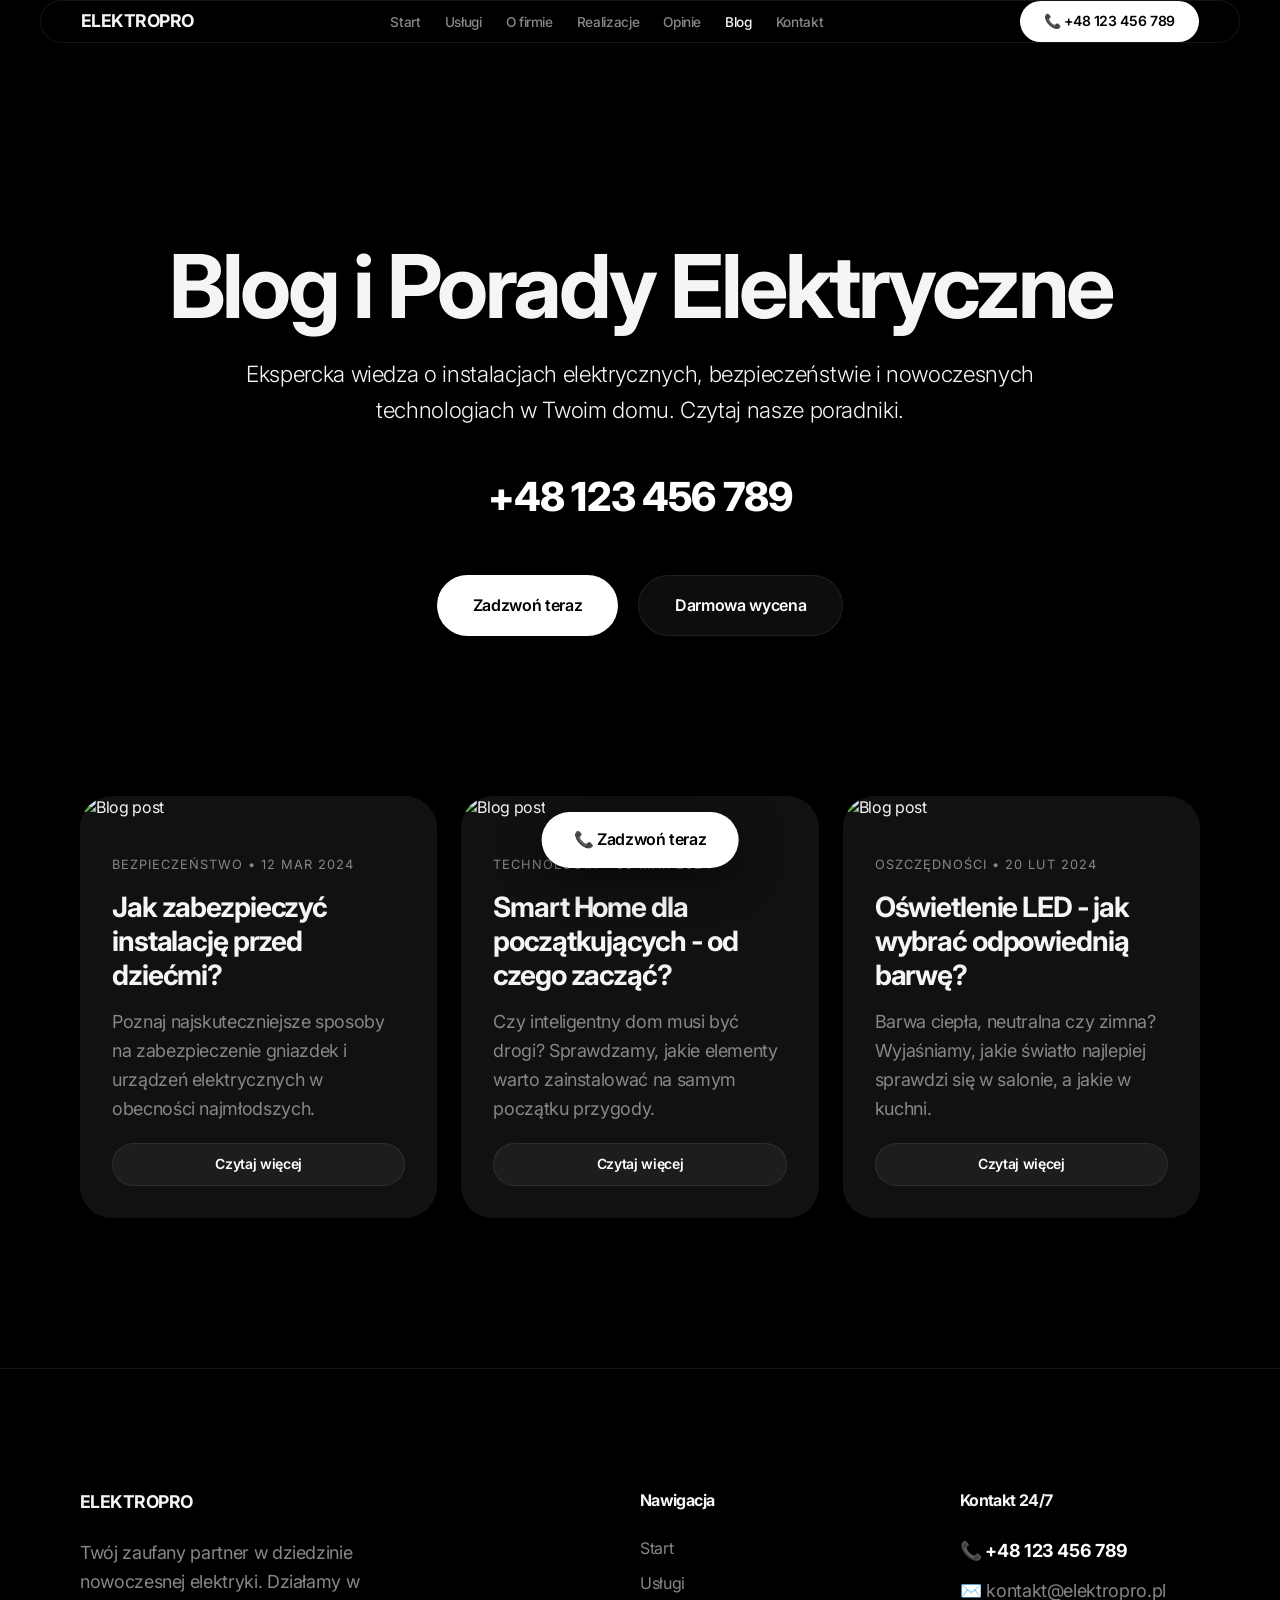
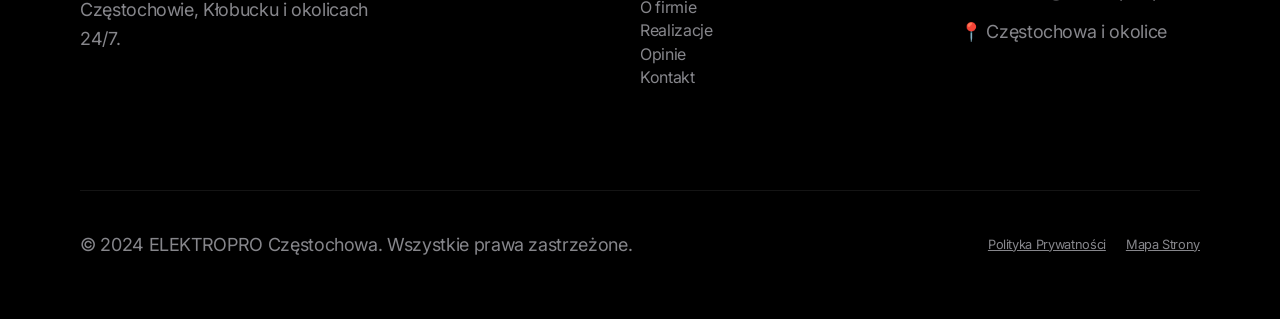
==== commit a7044b40: "Complete redesign and SEO expansion of the electrician website. - Rebuilt Hero sections with high-im" ====
--- a/blog.html
+++ b/blog.html
@@ -11,16 +11,18 @@
 <body class="no-js">
     <header>
         <nav class="container">
-            <div class="logo">ELEKTROPRO</div>
+            <a href="index.html" class="logo" style="text-decoration: none; color: inherit;">ELEKTROPRO</a>
             <ul class="nav-links">
                 <li><a href="index.html">Start</a></li>
                 <li><a href="uslugi.html">Usługi</a></li>
                 <li><a href="o-mnie.html">O firmie</a></li>
                 <li><a href="realizacje.html">Realizacje</a></li>
+                <li><a href="opinie.html">Opinie</a></li>
+                <li><a href="blog.html" class="active">Blog</a></li>
                 <li><a href="kontakt.html">Kontakt</a></li>
             </ul>
             <div class="header-btns">
-                <a href="tel:+48123456789" class="btn btn-primary">Zadzwoń teraz</a>
+                <a href="tel:+48123456789" class="btn btn-primary">📞 +48 123 456 789</a>
             </div>
             <div class="burger">
                 <span></span>
@@ -30,9 +32,16 @@
     </header>
 
     <main>
-        <section class="hero container">
-            <h1 class="fade-up">Baza Wiedzy.</h1>
-            <p class="fade-up">Dzielimy się doświadczeniem. Dowiedz się, jak dbać o instalację i na co zwracać uwagę przy wyborze osprzętu.</p>
+        <section class="hero overlay" style="background-image: url('https://placehold.jp/24/121214/ffffff/1920x1080.png?text=Blog+Elektryczny');">
+            <div class="container">
+                <h1 class="fade-up">Blog i Porady Elektryczne</h1>
+                <p class="hero-sub fade-up">Ekspercka wiedza o instalacjach elektrycznych, bezpieczeństwie i nowoczesnych technologiach w Twoim domu. Czytaj nasze poradniki.</p>
+                <a href="tel:+48123456789" class="phone-large fade-up">+48 123 456 789</a>
+                <div class="hero-btns fade-up">
+                    <a href="tel:+48123456789" class="btn btn-primary">Zadzwoń teraz</a>
+                    <a href="kontakt.html" class="btn btn-secondary">Darmowa wycena</a>
+                </div>
+            </div>
         </section>
 
         <section class="container fade-up" style="margin-bottom: 150px;">
@@ -75,31 +84,38 @@
             <div class="footer-grid">
                 <div>
                     <div class="logo" style="margin-bottom: 24px;">ELEKTROPRO</div>
-                    <p class="text-dim" style="max-width: 300px;">Twój zaufany partner w dziedzinie nowoczesnej elektryki. Działamy w Częstochowie i okolicach 24/7.</p>
+                    <p class="text-dim" style="max-width: 300px;">Twój zaufany partner w dziedzinie nowoczesnej elektryki. Działamy w Częstochowie, Kłobucku i okolicach 24/7.</p>
                 </div>
                 <div>
                     <h4 style="margin-bottom: 24px;">Nawigacja</h4>
                     <ul style="list-style: none;" class="nav-links-footer">
                         <li style="margin-bottom: 12px;"><a href="index.html" class="text-dim">Start</a></li>
-                        <li style="margin-bottom: 12px;"><a href="uslugi.html" class="text-dim">Usługi</a></li>
-                        <li style="margin-bottom: 12px;"><a href="kontakt.html" class="text-dim">Kontakt</a></li>
+                        <li><a href="uslugi.html" class="text-dim">Usługi</a></li>
+                        <li><a href="o-mnie.html" class="text-dim">O firmie</a></li>
+                        <li><a href="realizacje.html" class="text-dim">Realizacje</a></li>
+                        <li><a href="opinie.html" class="text-dim">Opinie</a></li>
+                        <li><a href="kontakt.html" class="text-dim">Kontakt</a></li>
                     </ul>
                 </div>
                 <div>
-                    <h4 style="margin-bottom: 24px;">Kontakt</h4>
-                    <p class="text-dim" style="margin-bottom: 12px;">+48 123 456 789</p>
-                    <p class="text-dim">kontakt@elektropro.pl</p>
+                    <h4 style="margin-bottom: 24px;">Kontakt 24/7</h4>
+                    <p class="text-dim" style="margin-bottom: 12px; font-weight: 700; color: #fff;">📞 +48 123 456 789</p>
+                    <p class="text-dim">✉️ kontakt@elektropro.pl</p>
+                    <p class="text-dim" style="margin-top: 12px;">📍 Częstochowa i okolice</p>
                 </div>
             </div>
             <div class="footer-bottom">
                 <p>&copy; 2024 ELEKTROPRO Częstochowa. Wszystkie prawa zastrzeżone.</p>
-                <a href="polityka-prywatnosci.html" class="text-dim">Polityka Prywatności</a>
+                <div style="display: flex; gap: 20px;">
+                    <a href="polityka-prywatnosci.html" class="text-dim">Polityka Prywatności</a>
+                    <a href="sitemap.xml" class="text-dim">Mapa Strony</a>
+                </div>
             </div>
         </div>
     </footer>
 
     <div class="sticky-cta">
-        <a href="tel:+48123456789" class="btn btn-primary">📞 Zadzwoń</a>
+        <a href="tel:+48123456789" class="btn btn-primary">📞 Zadzwoń teraz</a>
     </div>
 
     <script src="js/script.js"></script>
--- a/css/style.css
+++ b/css/style.css
@@ -195,25 +195,67 @@
 
 /* Hero Section */
 .hero {
-    padding: 200px 0 120px;
+    padding: 240px 0 160px;
     text-align: center;
-    background: radial-gradient(circle at center, #111111 0%, #000000 100%);
+    position: relative;
+    overflow: hidden;
+    background-size: cover;
+    background-position: center;
+}
+
+.hero.overlay::before {
+    content: '';
+    position: absolute;
+    top: 0;
+    left: 0;
+    width: 100%;
+    height: 100%;
+    background: linear-gradient(0deg, rgba(0,0,0,1) 0%, rgba(0,0,0,0.6) 50%, rgba(0,0,0,0.8) 100%);
+    z-index: 1;
+}
+
+.hero .container {
+    position: relative;
+    z-index: 2;
 }
 
 .hero h1 {
-    margin-bottom: 32px;
-}
-
-.hero p {
-    max-width: 650px;
-    margin: 0 auto 48px;
-    font-size: 1.5rem;
+    margin-bottom: 24px;
+    font-size: clamp(2.5rem, 8vw, 5.5rem);
+}
+
+.hero .hero-sub {
+    max-width: 800px;
+    margin: 0 auto 40px;
+    font-size: 1.4rem;
+    color: var(--text-main);
+    font-weight: 300;
+}
+
+.hero .phone-large {
+    display: block;
+    font-size: 2.5rem;
+    font-weight: 800;
+    color: #fff;
+    text-decoration: none;
+    margin-bottom: 48px;
+    letter-spacing: -0.02em;
+    transition: transform 0.3s var(--ease);
+}
+
+.hero .phone-large:hover {
+    transform: scale(1.05);
 }
 
 .hero-btns {
     display: flex;
-    gap: 16px;
+    gap: 20px;
     justify-content: center;
+}
+
+.hero-btns .btn {
+    padding: 18px 36px;
+    font-size: 1rem;
 }
 
 /* Bento Grid - Refined */
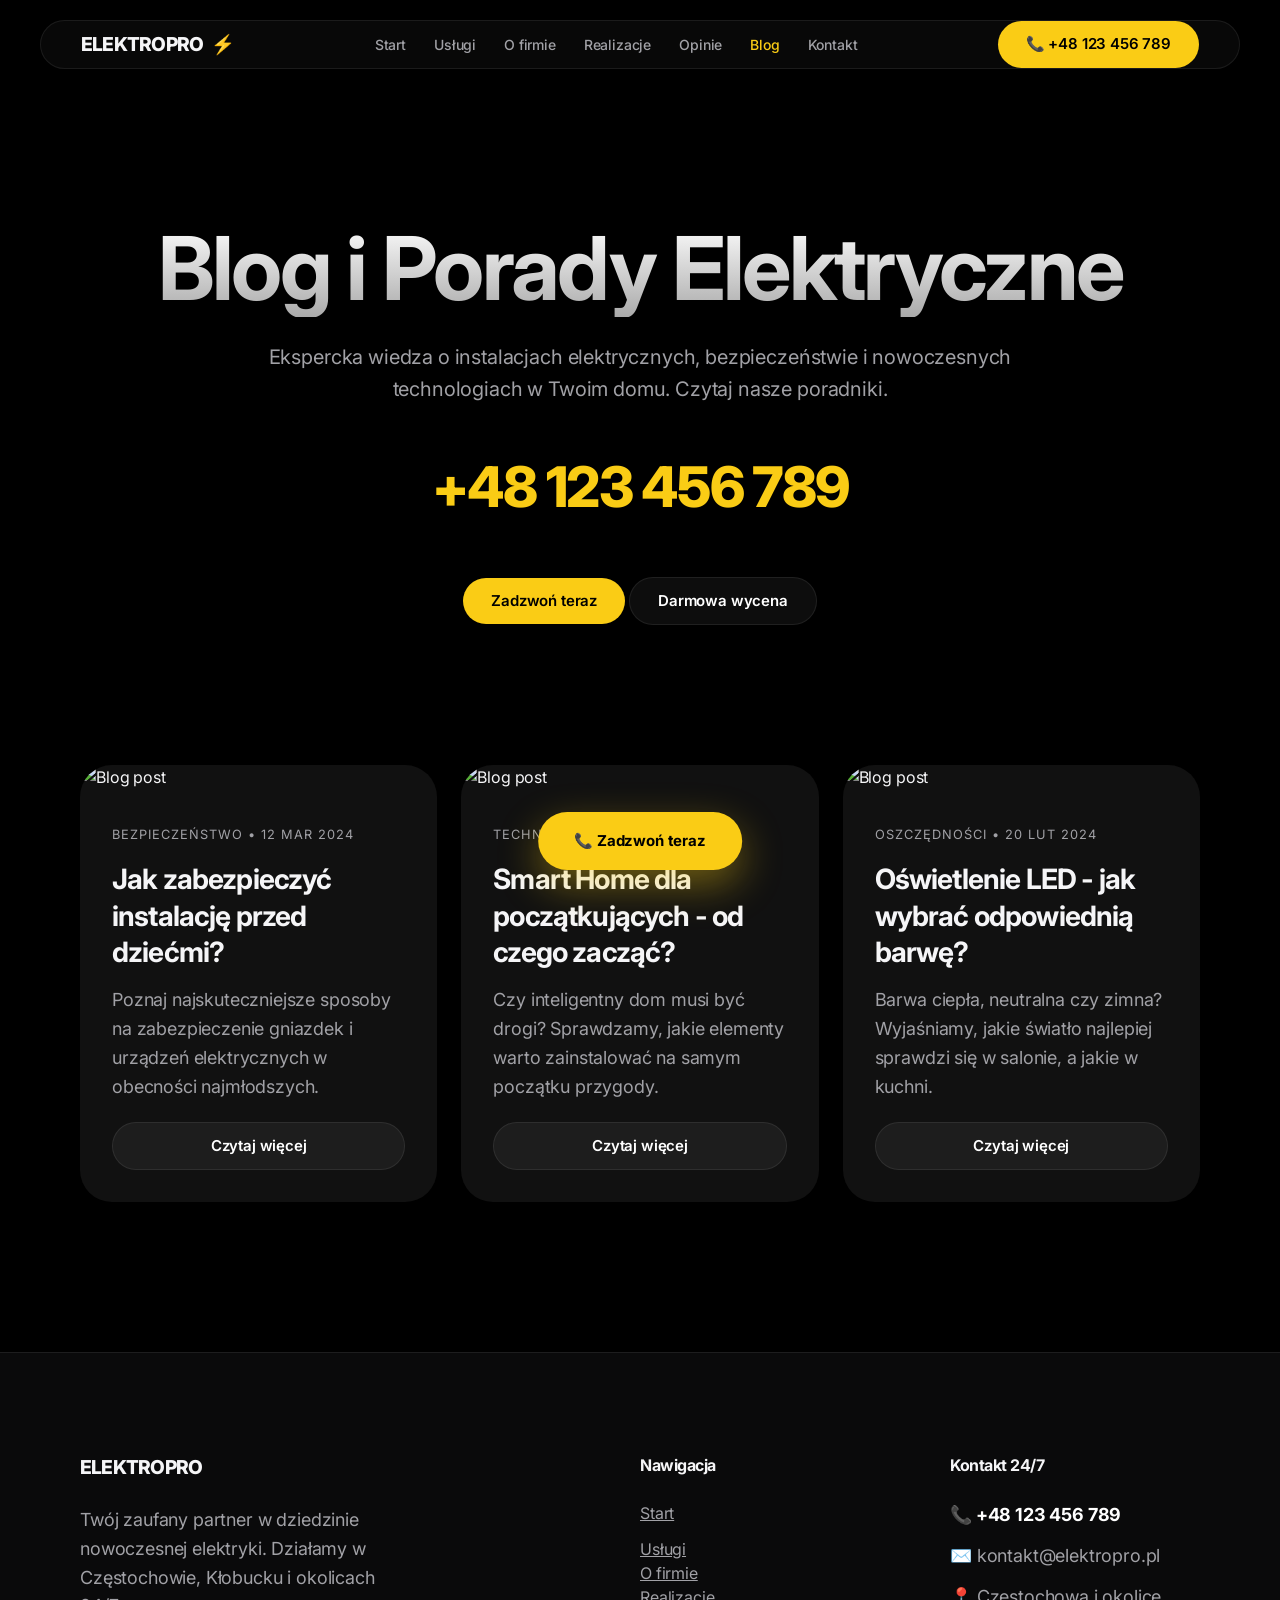
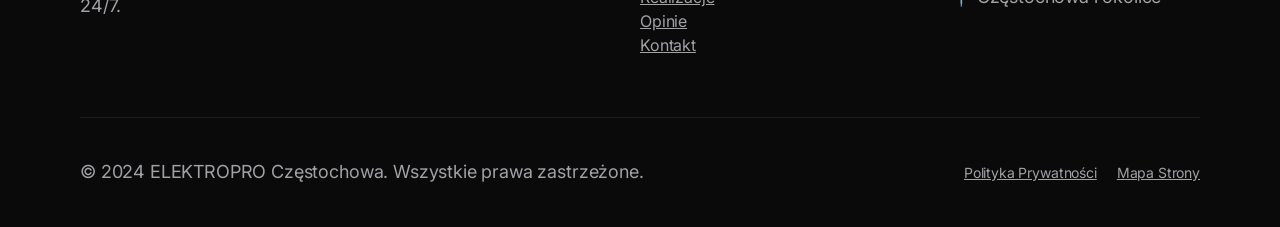
==== commit a2c85c8b: "Final delivery of premium, high-converting electrician website (V5). - Upgraded design system with '" ====
--- a/blog.html
+++ b/blog.html
@@ -8,10 +8,10 @@
     <link rel="stylesheet" href="css/style.css">
     <link rel="icon" href="data:image/svg+xml,<svg xmlns=%22http://www.w3.org/2000/svg%22 viewBox=%220 0 100 100%22><text y=%22.9em%22 font-size=%2290%22>⚡</text></svg>">
 </head>
-<body class="no-js">
+<body >
     <header>
         <nav class="container">
-            <a href="index.html" class="logo" style="text-decoration: none; color: inherit;">ELEKTROPRO</a>
+            <a href="index.html" class="logo" style="text-decoration: none; color: inherit;">ELEKTROPRO<span>⚡</span></a>
             <ul class="nav-links">
                 <li><a href="index.html">Start</a></li>
                 <li><a href="uslugi.html">Usługi</a></li>
@@ -25,6 +25,7 @@
                 <a href="tel:+48123456789" class="btn btn-primary">📞 +48 123 456 789</a>
             </div>
             <div class="burger">
+                <span></span>
                 <span></span>
                 <span></span>
             </div>
@@ -47,7 +48,7 @@
         <section class="container fade-up" style="margin-bottom: 150px;">
             <div class="services-compact" style="grid-template-columns: repeat(auto-fit, minmax(350px, 1fr));">
                 <article class="form-card" style="padding: 0; overflow: hidden; border: none; background: #111;">
-                    <img src="https://placehold.jp/24/ffffff/000000/800x450.png?text=Bezpieczenstwo+Dzieci" alt="Blog post" style="width: 100%; height: 250px; object-fit: cover;">
+                    <img src="https://images.unsplash.com/photo-1516733725897-1aa73b87c8e8?auto=format&fit=crop&q=80&w=800" alt="Blog post" style="width: 100%; height: 250px; object-fit: cover;">
                     <div style="padding: 32px;">
                         <span class="text-dim" style="font-size: 0.8rem; text-transform: uppercase; letter-spacing: 1px;">Bezpieczeństwo • 12 Mar 2024</span>
                         <h3 style="margin: 16px 0;">Jak zabezpieczyć instalację przed dziećmi?</h3>
@@ -57,7 +58,7 @@
                 </article>
 
                 <article class="form-card" style="padding: 0; overflow: hidden; border: none; background: #111;">
-                    <img src="https://placehold.jp/24/ffffff/000000/800x450.png?text=Inteligentny+Dom" alt="Blog post" style="width: 100%; height: 250px; object-fit: cover;">
+                    <img src="https://images.unsplash.com/photo-1558002038-1055907df827?auto=format&fit=crop&q=80&w=800" alt="Blog post" style="width: 100%; height: 250px; object-fit: cover;">
                     <div style="padding: 32px;">
                         <span class="text-dim" style="font-size: 0.8rem; text-transform: uppercase; letter-spacing: 1px;">Technologia • 05 Mar 2024</span>
                         <h3 style="margin: 16px 0;">Smart Home dla początkujących - od czego zacząć?</h3>
@@ -67,7 +68,7 @@
                 </article>
 
                 <article class="form-card" style="padding: 0; overflow: hidden; border: none; background: #111;">
-                    <img src="https://placehold.jp/24/ffffff/000000/800x450.png?text=Oswietlenie+LED" alt="Blog post" style="width: 100%; height: 250px; object-fit: cover;">
+                    <img src="https://images.unsplash.com/photo-1550989460-0adf9ea622e2?auto=format&fit=crop&q=80&w=800" alt="Blog post" style="width: 100%; height: 250px; object-fit: cover;">
                     <div style="padding: 32px;">
                         <span class="text-dim" style="font-size: 0.8rem; text-transform: uppercase; letter-spacing: 1px;">Oszczędności • 20 Lut 2024</span>
                         <h3 style="margin: 16px 0;">Oświetlenie LED - jak wybrać odpowiednią barwę?</h3>
--- a/css/style.css
+++ b/css/style.css
@@ -1,6 +1,6 @@
 /*
-   Premium Minimalist Design System (V4)
-   Aesthetic: Sleek, Modern, High-End (Apple-inspired)
+   Premium Modern Electrician Design System (V5)
+   Aesthetic: High-End Dark Mode with Electric Accents
 */
 
 @import url('https://fonts.googleapis.com/css2?family=Inter:wght@300;400;500;600;700;800&display=swap');
@@ -8,13 +8,14 @@
 :root {
     --bg: #000000;
     --bg-elevated: #0A0A0B;
-    --bg-card: #121214;
+    --bg-card: #151518;
     --border: rgba(255, 255, 255, 0.08);
     --border-hover: rgba(255, 255, 255, 0.15);
-    --accent: #FFFFFF;
-    --accent-dim: #A1A1A6;
+    --accent: #FACC15; /* Electric Yellow */
+    --accent-hover: #EAB308;
+    --accent-dim: rgba(250, 204, 21, 0.1);
     --text-main: #F5F5F7;
-    --text-secondary: #86868B;
+    --text-secondary: #A1A1A6;
     --max-width: 1200px;
     --ease: cubic-bezier(0.4, 0, 0.2, 1);
     --ease-out: cubic-bezier(0, 0, 0, 1);
@@ -22,7 +23,8 @@
     --radius-md: 12px;
     --radius-lg: 24px;
     --radius-xl: 32px;
-    --shadow-premium: 0 20px 40px rgba(0, 0, 0, 0.4);
+    --shadow-premium: 0 20px 40px rgba(0, 0, 0, 0.6);
+    --shadow-accent: 0 10px 30px rgba(250, 204, 21, 0.15);
 }
 
 * {
@@ -41,9 +43,9 @@
     font-family: 'Inter', -apple-system, BlinkMacSystemFont, sans-serif;
     background-color: var(--bg);
     color: var(--text-main);
-    line-height: 1.47059;
+    line-height: 1.5;
     font-weight: 400;
-    letter-spacing: -0.022em;
+    letter-spacing: -0.01em;
     overflow-x: hidden;
 }
 
@@ -53,16 +55,16 @@
     padding: 0 40px;
 }
 
-/* Typography Refinement */
+/* Typography */
 h1, h2, h3, h4 {
     color: var(--text-main);
-    letter-spacing: -0.04em;
+    letter-spacing: -0.03em;
     font-weight: 700;
 }
 
-h1 { font-size: clamp(3.5rem, 10vw, 6rem); line-height: 1.05; }
-h2 { font-size: clamp(2.5rem, 5vw, 4rem); line-height: 1.1; }
-h3 { font-size: 1.75rem; line-height: 1.2; }
+h1 { font-size: clamp(2.5rem, 8vw, 5.5rem); line-height: 1.1; }
+h2 { font-size: clamp(2rem, 5vw, 3.5rem); line-height: 1.2; }
+h3 { font-size: 1.75rem; line-height: 1.3; }
 
 p {
     font-size: 1.125rem;
@@ -70,9 +72,10 @@
     line-height: 1.6;
 }
 
+.text-accent { color: var(--accent); }
 .text-dim { color: var(--text-secondary); }
 
-/* Navigation - Floating Glass Effect */
+/* Navigation */
 header {
     position: fixed;
     top: 0;
@@ -80,61 +83,77 @@
     right: 0;
     z-index: 1000;
     padding: 20px 0;
-    transition: background 0.3s var(--ease);
+    transition: all 0.3s var(--ease);
+}
+
+header.scrolled {
+    padding: 12px 0;
+    background: rgba(0, 0, 0, 0.8);
+    backdrop-filter: blur(20px);
+    -webkit-backdrop-filter: blur(20px);
+    border-bottom: 1px solid var(--border);
 }
 
 nav {
     display: flex;
     justify-content: space-between;
     align-items: center;
-    background: rgba(0, 0, 0, 0.5);
+    background: rgba(255, 255, 255, 0.03);
     backdrop-filter: blur(20px);
     -webkit-backdrop-filter: blur(20px);
-    padding: 8px 12px 8px 24px;
+    padding: 10px 14px 10px 28px;
     border-radius: 100px;
     border: 1px solid var(--border);
-    max-width: 900px;
+    max-width: 1000px;
     margin: 0 auto;
     width: calc(100% - 40px);
 }
 
 .logo {
-    font-weight: 700;
-    font-size: 1.1rem;
-    letter-spacing: -0.03em;
-}
+    font-weight: 800;
+    font-size: 1.2rem;
+    letter-spacing: -0.04em;
+    color: var(--text-main);
+    text-decoration: none;
+    display: flex;
+    align-items: center;
+    gap: 8px;
+}
+
+.logo span { color: var(--accent); }
 
 .nav-links {
     display: flex;
-    gap: 24px;
+    gap: 28px;
     list-style: none;
-    transition: all 0.4s var(--ease);
 }
 
 .nav-links a {
     text-decoration: none;
     color: var(--text-secondary);
-    font-size: 0.85rem;
+    font-size: 0.875rem;
     font-weight: 500;
     transition: color 0.2s var(--ease);
 }
 
 .nav-links a:hover, .nav-links a.active {
-    color: var(--text-main);
-}
-
-/* Buttons - Premium Feel */
+    color: var(--accent);
+}
+
+/* Buttons */
 .btn {
     display: inline-flex;
     align-items: center;
     justify-content: center;
-    padding: 10px 24px;
+    padding: 12px 28px;
     border-radius: 100px;
-    font-size: 0.875rem;
+    font-size: 0.9375rem;
     font-weight: 600;
     text-decoration: none;
-    transition: transform 0.2s var(--ease-out), background 0.2s var(--ease), box-shadow 0.2s var(--ease);
+    transition: all 0.3s var(--ease);
     cursor: pointer;
+    border: none;
+    gap: 10px;
 }
 
 .btn:active {
@@ -142,60 +161,30 @@
 }
 
 .btn-primary {
-    background: #FFFFFF;
-    color: #000000;
+    background: var(--accent);
+    color: #000;
 }
 
 .btn-primary:hover {
-    background: #E8E8ED;
-    box-shadow: 0 0 30px rgba(255,255,255,0.15);
+    background: var(--accent-hover);
+    box-shadow: 0 0 40px rgba(250, 204, 21, 0.3);
     transform: translateY(-2px);
 }
 
 .btn-secondary {
     background: rgba(255, 255, 255, 0.05);
-    color: #FFFFFF;
+    color: #fff;
     border: 1px solid var(--border);
 }
 
 .btn-secondary:hover {
     background: rgba(255, 255, 255, 0.1);
-    border-color: var(--border-hover);
-}
-
-/* Trust Bar */
-.trust-bar {
-    padding: 60px 0;
-    border-top: 1px solid var(--border);
-    border-bottom: 1px solid var(--border);
-    margin-bottom: 120px;
-}
-
-.trust-flex {
-    display: flex;
-    justify-content: space-around;
-    align-items: center;
-    flex-wrap: wrap;
-    gap: 40px;
-}
-
-.trust-item {
-    font-size: 0.85rem;
-    font-weight: 700;
-    text-transform: uppercase;
-    letter-spacing: 0.2em;
-    color: var(--text-secondary);
-    opacity: 0.5;
-    transition: opacity 0.3s var(--ease);
-}
-
-.trust-item:hover {
-    opacity: 1;
+    border-color: var(--accent);
 }
 
 /* Hero Section */
 .hero {
-    padding: 240px 0 160px;
+    padding: 220px 0 140px;
     text-align: center;
     position: relative;
     overflow: hidden;
@@ -210,7 +199,7 @@
     left: 0;
     width: 100%;
     height: 100%;
-    background: linear-gradient(0deg, rgba(0,0,0,1) 0%, rgba(0,0,0,0.6) 50%, rgba(0,0,0,0.8) 100%);
+    background: linear-gradient(to bottom, rgba(0,0,0,0.7) 0%, rgba(0,0,0,0.95) 100%);
     z-index: 1;
 }
 
@@ -221,25 +210,26 @@
 
 .hero h1 {
     margin-bottom: 24px;
-    font-size: clamp(2.5rem, 8vw, 5.5rem);
+    background: linear-gradient(180deg, #fff 0%, #aaa 100%);
+    -webkit-background-clip: text;
+    -webkit-text-fill-color: transparent;
 }
 
 .hero .hero-sub {
     max-width: 800px;
     margin: 0 auto 40px;
-    font-size: 1.4rem;
-    color: var(--text-main);
-    font-weight: 300;
+    font-size: 1.25rem;
+    color: var(--text-secondary);
 }
 
 .hero .phone-large {
     display: block;
-    font-size: 2.5rem;
+    font-size: clamp(2rem, 6vw, 3.5rem);
     font-weight: 800;
-    color: #fff;
+    color: var(--accent);
     text-decoration: none;
     margin-bottom: 48px;
-    letter-spacing: -0.02em;
+    letter-spacing: -0.03em;
     transition: transform 0.3s var(--ease);
 }
 
@@ -247,24 +237,12 @@
     transform: scale(1.05);
 }
 
-.hero-btns {
-    display: flex;
-    gap: 20px;
-    justify-content: center;
-}
-
-.hero-btns .btn {
-    padding: 18px 36px;
-    font-size: 1rem;
-}
-
-/* Bento Grid - Refined */
+/* Bento Grid */
 .bento-grid {
     display: grid;
     grid-template-columns: repeat(12, 1fr);
-    grid-auto-rows: minmax(280px, auto);
     gap: 20px;
-    margin-top: 40px;
+    margin: 60px 0;
 }
 
 .bento-item {
@@ -274,13 +252,25 @@
     padding: 40px;
     position: relative;
     overflow: hidden;
-    transition: border-color 0.3s var(--ease), transform 0.3s var(--ease);
+    transition: all 0.4s var(--ease);
 }
 
 .bento-item:hover {
-    border-color: var(--border-hover);
+    border-color: var(--accent);
     transform: translateY(-8px);
     box-shadow: var(--shadow-premium);
+}
+
+.bento-item h3 { margin-bottom: 16px; }
+.bento-item p { font-size: 1rem; }
+
+.bento-item .icon-bg {
+    position: absolute;
+    bottom: -20px;
+    right: -20px;
+    font-size: 10rem;
+    opacity: 0.03;
+    pointer-events: none;
 }
 
 .bento-1 { grid-column: span 8; }
@@ -289,11 +279,7 @@
 .bento-4 { grid-column: span 5; }
 .bento-5 { grid-column: span 3; }
 
-@media (max-width: 1024px) {
-    .bento-1, .bento-2, .bento-3, .bento-4, .bento-5 { grid-column: span 12; }
-}
-
-/* Services Section */
+/* Service Boxes */
 .services-compact {
     display: grid;
     grid-template-columns: repeat(auto-fit, minmax(280px, 1fr));
@@ -305,208 +291,193 @@
     border: 1px solid var(--border);
     border-radius: var(--radius-lg);
     padding: 40px;
-    transition: var(--ease);
+    transition: all 0.3s var(--ease);
 }
 
 .service-box:hover {
-    border-color: var(--border-hover);
+    border-color: var(--accent);
     background: var(--bg-card);
+    transform: translateY(-5px);
 }
 
 .service-box .icon {
     font-size: 2.5rem;
-    margin-bottom: 32px;
-    display: block;
-}
-
-/* Form Styling - Apple Native Style */
+    margin-bottom: 24px;
+    display: inline-block;
+    padding: 16px;
+    background: var(--accent-dim);
+    border-radius: var(--radius-md);
+    color: var(--accent);
+}
+
+/* Forms */
 .form-card {
     background: var(--bg-card);
     border: 1px solid var(--border);
     border-radius: var(--radius-xl);
-    padding: 56px;
+    padding: 50px;
 }
 
 input, textarea, select {
     width: 100%;
-    padding: 18px 20px;
-    background: rgba(255, 255, 255, 0.05);
-    border: 1px solid transparent;
+    padding: 16px 20px;
+    background: rgba(255, 255, 255, 0.04);
+    border: 1px solid var(--border);
     border-radius: var(--radius-md);
     color: #fff;
     font-size: 1rem;
-    margin-bottom: 24px;
-    transition: var(--ease);
+    margin-bottom: 20px;
+    transition: all 0.3s var(--ease);
 }
 
 input:focus, textarea:focus, select:focus {
     outline: none;
+    border-color: var(--accent);
     background: rgba(255, 255, 255, 0.08);
-    border-color: var(--border-hover);
-}
-
-/* Footer Styling */
+}
+
+/* Sticky CTA */
+.sticky-cta {
+    position: fixed;
+    bottom: 30px;
+    left: 50%;
+    transform: translateX(-50%);
+    z-index: 999;
+}
+
+.sticky-cta .btn {
+    padding: 18px 36px;
+    background: var(--accent);
+    color: #000;
+    font-weight: 700;
+    box-shadow: 0 15px 40px rgba(250, 204, 21, 0.4);
+}
+
+/* Animations */
+.fade-up {
+    opacity: 0;
+    transform: translateY(30px);
+    transition: opacity 0.8s var(--ease-out), transform 0.8s var(--ease-out);
+}
+
+.fade-up.visible {
+    opacity: 1;
+    transform: translateY(0);
+}
+
+/* Footer */
 footer {
-    padding: 120px 0 60px;
+    padding: 100px 0 40px;
+    background: var(--bg-elevated);
     border-top: 1px solid var(--border);
-    background: var(--bg);
 }
 
 .footer-grid {
     display: grid;
     grid-template-columns: 2fr 1fr 1fr;
-    gap: 80px;
+    gap: 60px;
+    margin-bottom: 60px;
 }
 
 .footer-bottom {
-    margin-top: 100px;
     padding-top: 40px;
     border-top: 1px solid var(--border);
     display: flex;
     justify-content: space-between;
     align-items: center;
-    font-size: 0.8rem;
     color: var(--text-secondary);
-}
-
-.nav-links-footer a {
-    text-decoration: none;
-    transition: color 0.2s var(--ease);
-}
-
-.nav-links-footer a:hover {
-    color: var(--text-main) !important;
-}
-
-.section-head {
-    margin-bottom: 64px;
-}
-
-.mb-20 { margin-bottom: 20px; }
-
-/* Sticky CTA Mobile Optimized */
-.sticky-cta {
-    position: fixed;
-    bottom: 32px;
-    left: 50%;
-    transform: translateX(-50%);
-    z-index: 999;
-    width: auto;
-}
-
-.sticky-cta .btn {
-    padding: 16px 32px;
-    font-size: 1rem;
-    background: #FFFFFF;
-    color: #000000;
-    box-shadow: 0 10px 40px rgba(0,0,0,0.5);
-    border-radius: 100px;
-    white-space: nowrap;
-}
-
-/* Entrance Animations */
-.fade-up {
-    opacity: 0;
-    transform: translateY(30px);
-    transition: opacity 1.2s var(--ease-out), transform 1.2s var(--ease-out);
-}
-
-.fade-up.visible {
-    opacity: 1;
-    transform: translateY(0);
-}
-
-/* Responsive Overrides */
-@media (max-width: 768px) {
-    .container { padding: 0 24px; }
-    nav { padding: 8px 10px 8px 20px; position: relative; }
-
-    .nav-links {
-        position: absolute;
-        top: calc(100% + 10px);
-        left: 0;
-        right: 0;
-        background: rgba(10, 10, 11, 0.98);
-        backdrop-filter: blur(20px);
-        -webkit-backdrop-filter: blur(20px);
-        border: 1px solid var(--border);
-        border-radius: var(--radius-lg);
-        flex-direction: column;
-        padding: 32px;
-        gap: 24px;
-        opacity: 0;
-        visibility: hidden;
-        transform: translateY(-10px);
-        text-align: center;
-    }
-
-    .nav-links.nav-active {
-        opacity: 1;
-        visibility: visible;
-        transform: translateY(0);
-    }
-
-    .nav-links a {
-        font-size: 1.1rem;
-    }
-
-    .hero { padding-top: 160px; }
-    .footer-grid { grid-template-columns: 1fr; gap: 48px; }
-    .hero p { font-size: 1.2rem; }
-    .header-btns { display: none; } /* Hide call button in nav on mobile, use sticky CTA */
-}
-
-/* Burger for mobile */
+    font-size: 0.875rem;
+}
+
+/* Responsive Navigation */
 .burger {
-    width: 40px;
-    height: 40px;
+    width: 44px;
+    height: 44px;
     display: none;
+    flex-direction: column;
     align-items: center;
     justify-content: center;
     background: rgba(255,255,255,0.05);
     border-radius: 50%;
     cursor: pointer;
-}
-
-@media (max-width: 768px) {
-    .burger { display: flex; }
+    gap: 4px;
 }
 
 .burger span {
     width: 20px;
     height: 2px;
     background: #fff;
-    position: relative;
-}
-
-.burger span::before, .burger span::after {
-    content: '';
-    position: absolute;
-    width: 20px;
-    height: 2px;
-    background: #fff;
-    left: 0;
-}
-
-.burger span::before { top: -6px; transition: 0.3s; }
-.burger span::after { bottom: -6px; transition: 0.3s; }
-
-.burger.toggle span { background: transparent; }
-.burger.toggle span::before { transform: rotate(45deg); top: 0; }
-.burger.toggle span::after { transform: rotate(-45deg); bottom: 0; }
-
-/* Custom Scrollbar for sleek look */
-::-webkit-scrollbar {
-    width: 10px;
-}
-::-webkit-scrollbar-track {
-    background: var(--bg);
-}
-::-webkit-scrollbar-thumb {
-    background: #333;
-    border-radius: 10px;
-    border: 3px solid var(--bg);
-}
-::-webkit-scrollbar-thumb:hover {
-    background: #444;
-}
+    transition: all 0.3s var(--ease);
+}
+
+@media (max-width: 900px) {
+    .container { padding: 0 24px; }
+
+    .nav-links {
+        position: fixed;
+        top: 0;
+        right: -100%;
+        width: 100%;
+        height: 100vh;
+        background: var(--bg);
+        flex-direction: column;
+        align-items: center;
+        justify-content: center;
+        transition: right 0.5s var(--ease);
+        z-index: 1001;
+        gap: 32px;
+    }
+
+    .nav-links.nav-active {
+        right: 0;
+    }
+
+    .nav-links a {
+        font-size: 1.5rem;
+        font-weight: 700;
+        color: #fff;
+    }
+
+    @keyframes navLinkFade {
+        from {
+            opacity: 0;
+            transform: translateX(50px);
+        }
+        to {
+            opacity: 1;
+            transform: translateX(0);
+        }
+    }
+
+    .burger {
+        display: flex;
+        position: relative;
+        z-index: 1002;
+    }
+
+    .burger.toggle span:nth-child(1) { transform: rotate(45deg) translate(4px, 4px); }
+    .burger.toggle span:nth-child(2) { opacity: 0; }
+    .burger.toggle span:nth-child(3) { transform: rotate(-45deg) translate(4px, -4px); }
+
+    .header-btns { display: none; }
+    .footer-grid { grid-template-columns: 1fr; gap: 40px; }
+    .bento-grid { grid-template-columns: 1fr; }
+    .bento-1, .bento-2, .bento-3, .bento-4, .bento-5 { grid-column: span 1; }
+
+    .grid-2 {
+        grid-template-columns: 1fr !important;
+        gap: 40px !important;
+    }
+}
+
+/* Utilities */
+.py-section { padding: 100px 0; }
+.mb-20 { margin-bottom: 20px; }
+.mb-40 { margin-bottom: 40px; }
+.text-center { text-align: center; }
+
+/* Custom Scrollbar */
+::-webkit-scrollbar { width: 8px; }
+::-webkit-scrollbar-track { background: var(--bg); }
+::-webkit-scrollbar-thumb { background: #333; border-radius: 10px; }
+::-webkit-scrollbar-thumb:hover { background: var(--accent); }
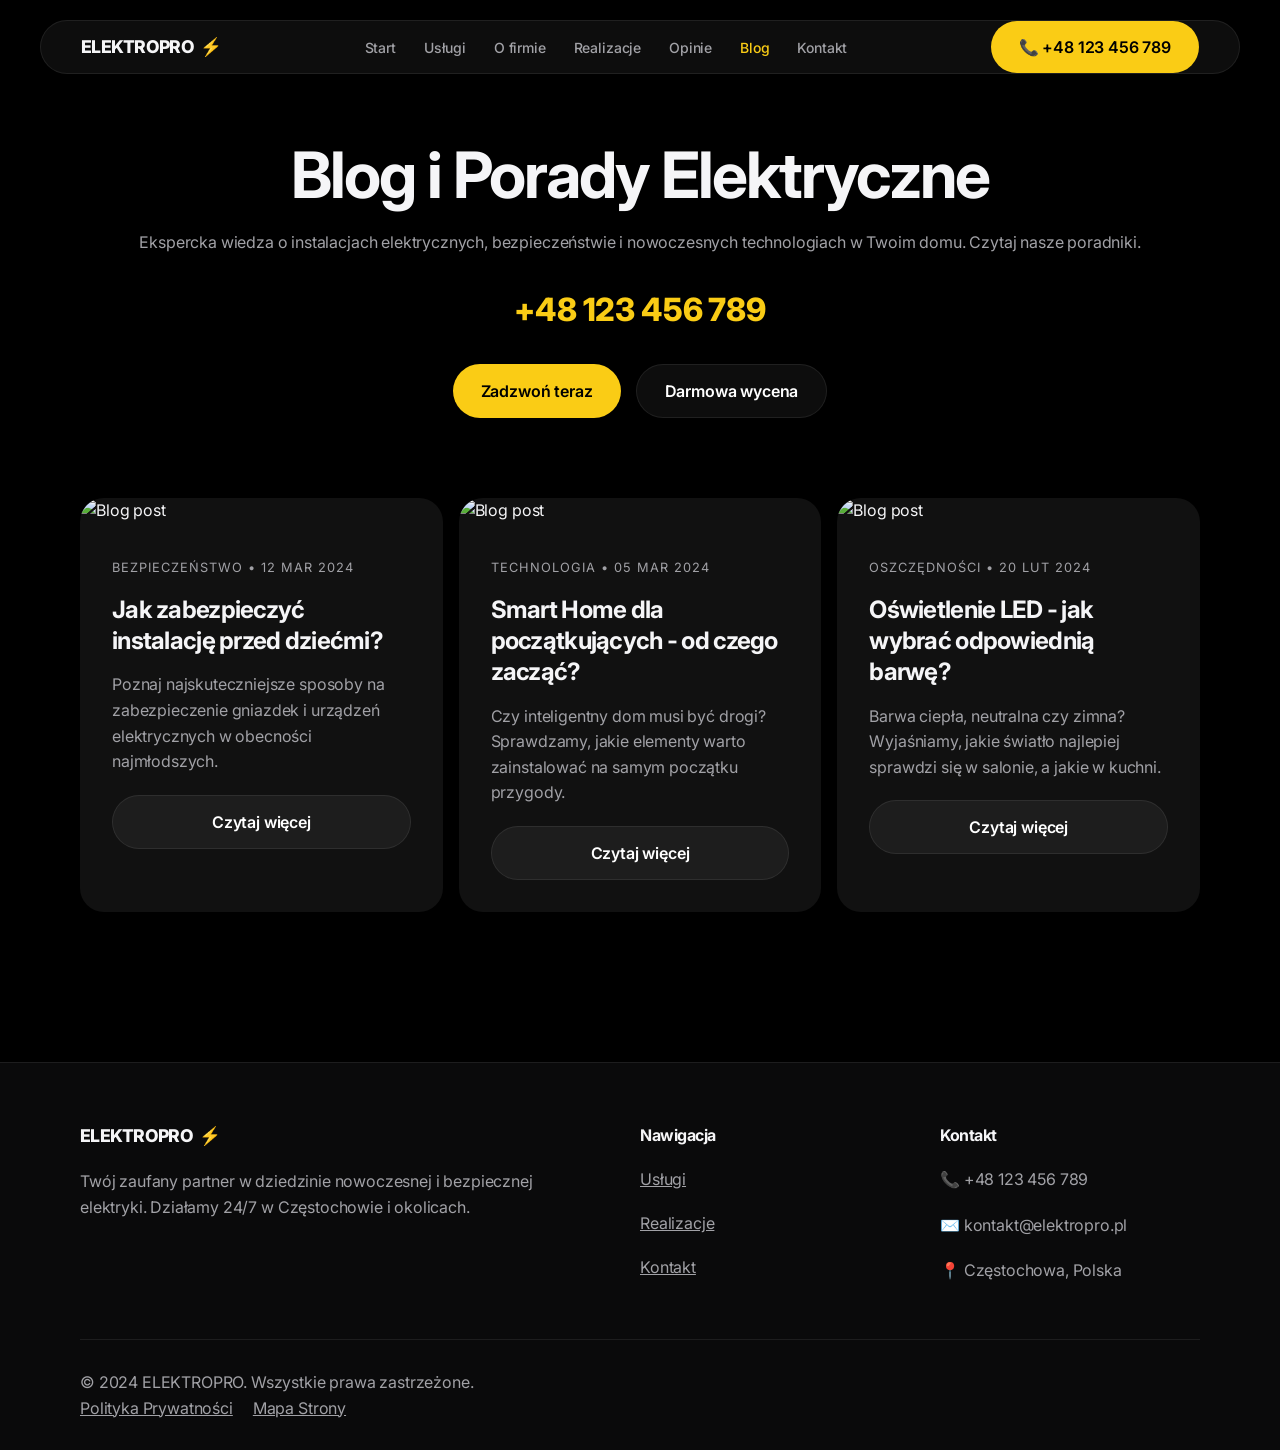
==== commit 7f43f03c: "Initial release of ELEKTROPRO website (Premium Dark Mode) - 14-page static website (HTML5/CSS3/JS) -" ====
--- a/blog.html
+++ b/blog.html
@@ -8,10 +8,10 @@
     <link rel="stylesheet" href="css/style.css">
     <link rel="icon" href="data:image/svg+xml,<svg xmlns=%22http://www.w3.org/2000/svg%22 viewBox=%220 0 100 100%22><text y=%22.9em%22 font-size=%2290%22>⚡</text></svg>">
 </head>
-<body >
+<body>
     <header>
         <nav class="container">
-            <a href="index.html" class="logo" style="text-decoration: none; color: inherit;">ELEKTROPRO<span>⚡</span></a>
+            <a href="index.html" class="logo">ELEKTROPRO<span>⚡</span></a>
             <ul class="nav-links">
                 <li><a href="index.html">Start</a></li>
                 <li><a href="uslugi.html">Usługi</a></li>
@@ -48,7 +48,7 @@
         <section class="container fade-up" style="margin-bottom: 150px;">
             <div class="services-compact" style="grid-template-columns: repeat(auto-fit, minmax(350px, 1fr));">
                 <article class="form-card" style="padding: 0; overflow: hidden; border: none; background: #111;">
-                    <img src="https://images.unsplash.com/photo-1516733725897-1aa73b87c8e8?auto=format&fit=crop&q=80&w=800" alt="Blog post" style="width: 100%; height: 250px; object-fit: cover;">
+                    <img loading="lazy" src="https://images.unsplash.com/photo-1516733725897-1aa73b87c8e8?auto=format&fit=crop&q=80&w=800" alt="Blog post" style="width: 100%; height: 250px; object-fit: cover;">
                     <div style="padding: 32px;">
                         <span class="text-dim" style="font-size: 0.8rem; text-transform: uppercase; letter-spacing: 1px;">Bezpieczeństwo • 12 Mar 2024</span>
                         <h3 style="margin: 16px 0;">Jak zabezpieczyć instalację przed dziećmi?</h3>
@@ -58,7 +58,7 @@
                 </article>
 
                 <article class="form-card" style="padding: 0; overflow: hidden; border: none; background: #111;">
-                    <img src="https://images.unsplash.com/photo-1558002038-1055907df827?auto=format&fit=crop&q=80&w=800" alt="Blog post" style="width: 100%; height: 250px; object-fit: cover;">
+                    <img loading="lazy" src="https://images.unsplash.com/photo-1558002038-1055907df827?auto=format&fit=crop&q=80&w=800" alt="Blog post" style="width: 100%; height: 250px; object-fit: cover;">
                     <div style="padding: 32px;">
                         <span class="text-dim" style="font-size: 0.8rem; text-transform: uppercase; letter-spacing: 1px;">Technologia • 05 Mar 2024</span>
                         <h3 style="margin: 16px 0;">Smart Home dla początkujących - od czego zacząć?</h3>
@@ -68,7 +68,7 @@
                 </article>
 
                 <article class="form-card" style="padding: 0; overflow: hidden; border: none; background: #111;">
-                    <img src="https://images.unsplash.com/photo-1550989460-0adf9ea622e2?auto=format&fit=crop&q=80&w=800" alt="Blog post" style="width: 100%; height: 250px; object-fit: cover;">
+                    <img loading="lazy" src="https://images.unsplash.com/photo-1550989460-0adf9ea622e2?auto=format&fit=crop&q=80&w=800" alt="Blog post" style="width: 100%; height: 250px; object-fit: cover;">
                     <div style="padding: 32px;">
                         <span class="text-dim" style="font-size: 0.8rem; text-transform: uppercase; letter-spacing: 1px;">Oszczędności • 20 Lut 2024</span>
                         <h3 style="margin: 16px 0;">Oświetlenie LED - jak wybrać odpowiednią barwę?</h3>
@@ -84,29 +84,26 @@
         <div class="container">
             <div class="footer-grid">
                 <div>
-                    <div class="logo" style="margin-bottom: 24px;">ELEKTROPRO</div>
-                    <p class="text-dim" style="max-width: 300px;">Twój zaufany partner w dziedzinie nowoczesnej elektryki. Działamy w Częstochowie, Kłobucku i okolicach 24/7.</p>
+                    <a href="index.html" class="logo mb-20">ELEKTROPRO<span>⚡</span></a>
+                    <p class="text-dim">Twój zaufany partner w dziedzinie nowoczesnej i bezpiecznej elektryki. Działamy 24/7 w Częstochowie i okolicach.</p>
                 </div>
                 <div>
-                    <h4 style="margin-bottom: 24px;">Nawigacja</h4>
-                    <ul style="list-style: none;" class="nav-links-footer">
-                        <li style="margin-bottom: 12px;"><a href="index.html" class="text-dim">Start</a></li>
-                        <li><a href="uslugi.html" class="text-dim">Usługi</a></li>
-                        <li><a href="o-mnie.html" class="text-dim">O firmie</a></li>
-                        <li><a href="realizacje.html" class="text-dim">Realizacje</a></li>
-                        <li><a href="opinie.html" class="text-dim">Opinie</a></li>
-                        <li><a href="kontakt.html" class="text-dim">Kontakt</a></li>
+                    <h4 class="mb-20">Nawigacja</h4>
+                    <ul style="list-style: none;">
+                        <li class="mb-20"><a href="uslugi.html" class="text-dim">Usługi</a></li>
+                        <li class="mb-20"><a href="realizacje.html" class="text-dim">Realizacje</a></li>
+                        <li class="mb-20"><a href="kontakt.html" class="text-dim">Kontakt</a></li>
                     </ul>
                 </div>
                 <div>
-                    <h4 style="margin-bottom: 24px;">Kontakt 24/7</h4>
-                    <p class="text-dim" style="margin-bottom: 12px; font-weight: 700; color: #fff;">📞 +48 123 456 789</p>
-                    <p class="text-dim">✉️ kontakt@elektropro.pl</p>
-                    <p class="text-dim" style="margin-top: 12px;">📍 Częstochowa i okolice</p>
+                    <h4 class="mb-20">Kontakt</h4>
+                    <p class="text-dim mb-20">📞 +48 123 456 789</p>
+                    <p class="text-dim mb-20">✉️ kontakt@elektropro.pl</p>
+                    <p class="text-dim">📍 Częstochowa, Polska</p>
                 </div>
             </div>
             <div class="footer-bottom">
-                <p>&copy; 2024 ELEKTROPRO Częstochowa. Wszystkie prawa zastrzeżone.</p>
+                <p>&copy; 2024 ELEKTROPRO. Wszystkie prawa zastrzeżone.</p>
                 <div style="display: flex; gap: 20px;">
                     <a href="polityka-prywatnosci.html" class="text-dim">Polityka Prywatności</a>
                     <a href="sitemap.xml" class="text-dim">Mapa Strony</a>
--- a/css/style.css
+++ b/css/style.css
@@ -1,6 +1,7 @@
 /*
-   Premium Modern Electrician Design System (V5)
+   Premium Modern Electrician Design System (V6)
    Aesthetic: High-End Dark Mode with Electric Accents
+   Architecture: Mobile-First
 */
 
 @import url('https://fonts.googleapis.com/css2?family=Inter:wght@300;400;500;600;700;800&display=swap');
@@ -27,6 +28,7 @@
     --shadow-accent: 0 10px 30px rgba(250, 204, 21, 0.15);
 }
 
+/* --- Base & Mobile Styles --- */
 * {
     margin: 0;
     padding: 0;
@@ -37,6 +39,7 @@
 
 html {
     scroll-behavior: smooth;
+    font-size: 16px; /* Base size for mobile */
 }
 
 body {
@@ -50,45 +53,43 @@
 }
 
 .container {
+    width: 100%;
     max-width: var(--max-width);
     margin: 0 auto;
-    padding: 0 40px;
-}
-
-/* Typography */
+    padding: 0 20px; /* Reduced for mobile */
+}
+
+/* Typography Mobile First */
 h1, h2, h3, h4 {
     color: var(--text-main);
     letter-spacing: -0.03em;
     font-weight: 700;
 }
 
-h1 { font-size: clamp(2.5rem, 8vw, 5.5rem); line-height: 1.1; }
-h2 { font-size: clamp(2rem, 5vw, 3.5rem); line-height: 1.2; }
-h3 { font-size: 1.75rem; line-height: 1.3; }
+h1 { font-size: 2.5rem; line-height: 1.1; margin-bottom: 20px; }
+h2 { font-size: 2rem; line-height: 1.2; margin-bottom: 16px; }
+h3 { font-size: 1.5rem; line-height: 1.3; margin-bottom: 12px; }
 
 p {
-    font-size: 1.125rem;
+    font-size: 1rem;
     color: var(--text-secondary);
     line-height: 1.6;
 }
 
-.text-accent { color: var(--accent); }
-.text-dim { color: var(--text-secondary); }
-
-/* Navigation */
+/* Navigation - Mobile First */
 header {
     position: fixed;
     top: 0;
     left: 0;
     right: 0;
     z-index: 1000;
-    padding: 20px 0;
+    padding: 15px 0;
     transition: all 0.3s var(--ease);
 }
 
 header.scrolled {
-    padding: 12px 0;
-    background: rgba(0, 0, 0, 0.8);
+    padding: 10px 0;
+    background: rgba(0, 0, 0, 0.85);
     backdrop-filter: blur(20px);
     -webkit-backdrop-filter: blur(20px);
     border-bottom: 1px solid var(--border);
@@ -98,41 +99,55 @@
     display: flex;
     justify-content: space-between;
     align-items: center;
-    background: rgba(255, 255, 255, 0.03);
+    background: rgba(255, 255, 255, 0.05);
     backdrop-filter: blur(20px);
     -webkit-backdrop-filter: blur(20px);
-    padding: 10px 14px 10px 28px;
+    padding: 8px 12px 8px 20px;
     border-radius: 100px;
     border: 1px solid var(--border);
-    max-width: 1000px;
     margin: 0 auto;
-    width: calc(100% - 40px);
+    width: calc(100% - 30px);
 }
 
 .logo {
     font-weight: 800;
-    font-size: 1.2rem;
+    font-size: 1.1rem;
     letter-spacing: -0.04em;
     color: var(--text-main);
     text-decoration: none;
     display: flex;
     align-items: center;
-    gap: 8px;
+    gap: 6px;
 }
 
 .logo span { color: var(--accent); }
 
 .nav-links {
-    display: flex;
-    gap: 28px;
+    position: fixed;
+    top: 0;
+    right: -100%;
+    width: 100%;
+    height: 100vh;
+    background: var(--bg);
+    flex-direction: column;
+    align-items: center;
+    justify-content: center;
+    transition: right 0.5s var(--ease);
+    z-index: 1001;
+    gap: 30px;
+    display: flex;
     list-style: none;
+}
+
+.nav-links.nav-active {
+    right: 0;
 }
 
 .nav-links a {
     text-decoration: none;
-    color: var(--text-secondary);
-    font-size: 0.875rem;
-    font-weight: 500;
+    color: #fff;
+    font-size: 1.75rem;
+    font-weight: 700;
     transition: color 0.2s var(--ease);
 }
 
@@ -140,24 +155,47 @@
     color: var(--accent);
 }
 
-/* Buttons */
+.burger {
+    width: 44px;
+    height: 44px;
+    display: flex;
+    flex-direction: column;
+    align-items: center;
+    justify-content: center;
+    background: rgba(255,255,255,0.05);
+    border-radius: 50%;
+    cursor: pointer;
+    gap: 4px;
+    position: relative;
+    z-index: 1002;
+}
+
+.burger span {
+    width: 20px;
+    height: 2px;
+    background: #fff;
+    transition: all 0.3s var(--ease);
+}
+
+.burger.toggle span:nth-child(1) { transform: rotate(45deg) translate(4px, 4px); }
+.burger.toggle span:nth-child(2) { opacity: 0; }
+.burger.toggle span:nth-child(3) { transform: rotate(-45deg) translate(4px, -4px); }
+
+/* Buttons - Mobile Focused */
 .btn {
     display: inline-flex;
     align-items: center;
     justify-content: center;
-    padding: 12px 28px;
+    padding: 14px 28px;
     border-radius: 100px;
-    font-size: 0.9375rem;
+    font-size: 1rem;
     font-weight: 600;
     text-decoration: none;
     transition: all 0.3s var(--ease);
     cursor: pointer;
     border: none;
     gap: 10px;
-}
-
-.btn:active {
-    transform: scale(0.96);
+    width: 100%; /* Full width on mobile */
 }
 
 .btn-primary {
@@ -165,26 +203,15 @@
     color: #000;
 }
 
-.btn-primary:hover {
-    background: var(--accent-hover);
-    box-shadow: 0 0 40px rgba(250, 204, 21, 0.3);
-    transform: translateY(-2px);
-}
-
 .btn-secondary {
     background: rgba(255, 255, 255, 0.05);
     color: #fff;
     border: 1px solid var(--border);
 }
 
-.btn-secondary:hover {
-    background: rgba(255, 255, 255, 0.1);
-    border-color: var(--accent);
-}
-
-/* Hero Section */
+/* Hero Section - Mobile First */
 .hero {
-    padding: 220px 0 140px;
+    padding: 140px 0 80px;
     text-align: center;
     position: relative;
     overflow: hidden;
@@ -208,276 +235,209 @@
     z-index: 2;
 }
 
-.hero h1 {
-    margin-bottom: 24px;
-    background: linear-gradient(180deg, #fff 0%, #aaa 100%);
-    -webkit-background-clip: text;
-    -webkit-text-fill-color: transparent;
-}
-
 .hero .hero-sub {
-    max-width: 800px;
-    margin: 0 auto 40px;
-    font-size: 1.25rem;
-    color: var(--text-secondary);
+    margin: 0 auto 30px;
+    font-size: 1rem;
 }
 
 .hero .phone-large {
     display: block;
-    font-size: clamp(2rem, 6vw, 3.5rem);
+    font-size: 2rem;
     font-weight: 800;
     color: var(--accent);
     text-decoration: none;
-    margin-bottom: 48px;
-    letter-spacing: -0.03em;
-    transition: transform 0.3s var(--ease);
-}
-
-.hero .phone-large:hover {
-    transform: scale(1.05);
-}
-
-/* Bento Grid */
+    margin-bottom: 30px;
+}
+
+.hero-btns {
+    display: flex;
+    flex-direction: column;
+    gap: 15px;
+}
+
+/* Bento Grid - Mobile First (Stacked) */
 .bento-grid {
-    display: grid;
-    grid-template-columns: repeat(12, 1fr);
-    gap: 20px;
-    margin: 60px 0;
+    display: flex;
+    flex-direction: column;
+    gap: 16px;
+    margin: 40px 0;
 }
 
 .bento-item {
     background: var(--bg-card);
     border: 1px solid var(--border);
-    border-radius: var(--radius-xl);
-    padding: 40px;
-    position: relative;
-    overflow: hidden;
-    transition: all 0.4s var(--ease);
-}
-
-.bento-item:hover {
-    border-color: var(--accent);
-    transform: translateY(-8px);
-    box-shadow: var(--shadow-premium);
-}
-
-.bento-item h3 { margin-bottom: 16px; }
-.bento-item p { font-size: 1rem; }
-
-.bento-item .icon-bg {
-    position: absolute;
-    bottom: -20px;
-    right: -20px;
-    font-size: 10rem;
-    opacity: 0.03;
-    pointer-events: none;
-}
-
-.bento-1 { grid-column: span 8; }
-.bento-2 { grid-column: span 4; }
-.bento-3 { grid-column: span 4; }
-.bento-4 { grid-column: span 5; }
-.bento-5 { grid-column: span 3; }
-
-/* Service Boxes */
+    border-radius: var(--radius-lg);
+    padding: 30px;
+}
+
+/* Services - Mobile First */
 .services-compact {
-    display: grid;
-    grid-template-columns: repeat(auto-fit, minmax(280px, 1fr));
-    gap: 24px;
+    display: flex;
+    flex-direction: column;
+    gap: 16px;
 }
 
 .service-box {
     background: var(--bg-elevated);
     border: 1px solid var(--border);
     border-radius: var(--radius-lg);
-    padding: 40px;
-    transition: all 0.3s var(--ease);
-}
-
-.service-box:hover {
-    border-color: var(--accent);
-    background: var(--bg-card);
-    transform: translateY(-5px);
+    padding: 30px;
 }
 
 .service-box .icon {
-    font-size: 2.5rem;
-    margin-bottom: 24px;
+    font-size: 2rem;
+    margin-bottom: 20px;
     display: inline-block;
-    padding: 16px;
+    padding: 12px;
     background: var(--accent-dim);
     border-radius: var(--radius-md);
     color: var(--accent);
 }
 
-/* Forms */
+/* Form - Mobile First */
 .form-card {
     background: var(--bg-card);
     border: 1px solid var(--border);
-    border-radius: var(--radius-xl);
-    padding: 50px;
+    border-radius: var(--radius-lg);
+    padding: 30px;
 }
 
 input, textarea, select {
     width: 100%;
-    padding: 16px 20px;
+    padding: 14px 18px;
     background: rgba(255, 255, 255, 0.04);
     border: 1px solid var(--border);
     border-radius: var(--radius-md);
     color: #fff;
     font-size: 1rem;
-    margin-bottom: 20px;
-    transition: all 0.3s var(--ease);
-}
-
-input:focus, textarea:focus, select:focus {
-    outline: none;
-    border-color: var(--accent);
-    background: rgba(255, 255, 255, 0.08);
-}
-
-/* Sticky CTA */
+    margin-bottom: 16px;
+}
+
+/* Sticky CTA - Mobile Focused */
 .sticky-cta {
     position: fixed;
-    bottom: 30px;
-    left: 50%;
-    transform: translateX(-50%);
+    bottom: 20px;
+    left: 15px;
+    right: 15px;
     z-index: 999;
 }
 
+@media (min-width: 769px) {
+    .sticky-cta { display: none; }
+}
+
 .sticky-cta .btn {
-    padding: 18px 36px;
-    background: var(--accent);
-    color: #000;
-    font-weight: 700;
-    box-shadow: 0 15px 40px rgba(250, 204, 21, 0.4);
-}
+    box-shadow: 0 10px 30px rgba(250, 204, 21, 0.4);
+}
+
+/* Footer - Mobile First */
+footer {
+    padding: 60px 0 30px;
+    background: var(--bg-elevated);
+    border-top: 1px solid var(--border);
+}
+
+.footer-grid {
+    display: flex;
+    flex-direction: column;
+    gap: 40px;
+    margin-bottom: 40px;
+}
+
+.footer-bottom {
+    padding-top: 30px;
+    border-top: 1px solid var(--border);
+    flex-direction: column;
+    gap: 20px;
+    text-align: center;
+}
+
+/* --- Responsive Upgrades (Desktop) --- */
+@media (min-width: 768px) {
+    .container { padding: 0 40px; }
+    h1 { font-size: 4rem; }
+    h2 { font-size: 3rem; }
+
+    .btn { width: auto; }
+    .hero-btns { flex-direction: row; justify-content: center; }
+
+    .bento-grid {
+        display: grid;
+        grid-template-columns: repeat(12, 1fr);
+    }
+    .bento-1 { grid-column: span 8; }
+    .bento-2 { grid-column: span 4; }
+    .bento-3 { grid-column: span 4; }
+    .bento-4 { grid-column: span 5; }
+    .bento-5 { grid-column: span 3; }
+
+    .services-compact {
+        display: grid;
+        grid-template-columns: repeat(auto-fit, minmax(280px, 1fr));
+    }
+
+    .grid-2 {
+        display: grid;
+        grid-template-columns: 1fr 1fr;
+        gap: 60px;
+    }
+
+    .footer-grid {
+        display: grid;
+        grid-template-columns: 2fr 1fr 1fr;
+    }
+    .footer-bottom { flex-direction: row; justify-content: space-between; text-align: left; }
+}
+
+@media (min-width: 901px) {
+    nav {
+        padding: 10px 14px 10px 28px;
+        width: 100%;
+        max-width: 1000px;
+    }
+
+    .burger { display: none; }
+
+    .nav-links {
+        position: static;
+        width: auto;
+        height: auto;
+        background: transparent;
+        flex-direction: row;
+        gap: 28px;
+    }
+
+    .nav-links a {
+        font-size: 0.875rem;
+        font-weight: 500;
+        color: var(--text-secondary);
+    }
+
+    header { padding: 20px 0; }
+}
+
+/* Utilities */
+.py-section { padding: 60px 0; }
+@media (min-width: 768px) { .py-section { padding: 100px 0; } }
+
+.mb-20 { margin-bottom: 20px; }
+.mb-40 { margin-bottom: 40px; }
+.text-center { text-align: center; }
+.text-accent { color: var(--accent); }
+.text-dim { color: var(--text-secondary); }
 
 /* Animations */
 .fade-up {
     opacity: 0;
-    transform: translateY(30px);
-    transition: opacity 0.8s var(--ease-out), transform 0.8s var(--ease-out);
-}
-
+    transform: translateY(20px);
+    transition: opacity 0.6s var(--ease-out), transform 0.6s var(--ease-out);
+}
 .fade-up.visible {
     opacity: 1;
     transform: translateY(0);
 }
 
-/* Footer */
-footer {
-    padding: 100px 0 40px;
-    background: var(--bg-elevated);
-    border-top: 1px solid var(--border);
-}
-
-.footer-grid {
-    display: grid;
-    grid-template-columns: 2fr 1fr 1fr;
-    gap: 60px;
-    margin-bottom: 60px;
-}
-
-.footer-bottom {
-    padding-top: 40px;
-    border-top: 1px solid var(--border);
-    display: flex;
-    justify-content: space-between;
-    align-items: center;
-    color: var(--text-secondary);
-    font-size: 0.875rem;
-}
-
-/* Responsive Navigation */
-.burger {
-    width: 44px;
-    height: 44px;
-    display: none;
-    flex-direction: column;
-    align-items: center;
-    justify-content: center;
-    background: rgba(255,255,255,0.05);
-    border-radius: 50%;
-    cursor: pointer;
-    gap: 4px;
-}
-
-.burger span {
-    width: 20px;
-    height: 2px;
-    background: #fff;
-    transition: all 0.3s var(--ease);
-}
-
-@media (max-width: 900px) {
-    .container { padding: 0 24px; }
-
-    .nav-links {
-        position: fixed;
-        top: 0;
-        right: -100%;
-        width: 100%;
-        height: 100vh;
-        background: var(--bg);
-        flex-direction: column;
-        align-items: center;
-        justify-content: center;
-        transition: right 0.5s var(--ease);
-        z-index: 1001;
-        gap: 32px;
-    }
-
-    .nav-links.nav-active {
-        right: 0;
-    }
-
-    .nav-links a {
-        font-size: 1.5rem;
-        font-weight: 700;
-        color: #fff;
-    }
-
-    @keyframes navLinkFade {
-        from {
-            opacity: 0;
-            transform: translateX(50px);
-        }
-        to {
-            opacity: 1;
-            transform: translateX(0);
-        }
-    }
-
-    .burger {
-        display: flex;
-        position: relative;
-        z-index: 1002;
-    }
-
-    .burger.toggle span:nth-child(1) { transform: rotate(45deg) translate(4px, 4px); }
-    .burger.toggle span:nth-child(2) { opacity: 0; }
-    .burger.toggle span:nth-child(3) { transform: rotate(-45deg) translate(4px, -4px); }
-
-    .header-btns { display: none; }
-    .footer-grid { grid-template-columns: 1fr; gap: 40px; }
-    .bento-grid { grid-template-columns: 1fr; }
-    .bento-1, .bento-2, .bento-3, .bento-4, .bento-5 { grid-column: span 1; }
-
-    .grid-2 {
-        grid-template-columns: 1fr !important;
-        gap: 40px !important;
-    }
-}
-
-/* Utilities */
-.py-section { padding: 100px 0; }
-.mb-20 { margin-bottom: 20px; }
-.mb-40 { margin-bottom: 40px; }
-.text-center { text-align: center; }
-
-/* Custom Scrollbar */
-::-webkit-scrollbar { width: 8px; }
-::-webkit-scrollbar-track { background: var(--bg); }
-::-webkit-scrollbar-thumb { background: #333; border-radius: 10px; }
-::-webkit-scrollbar-thumb:hover { background: var(--accent); }
+@keyframes navLinkFade {
+    from { opacity: 0; transform: translateX(50px); }
+    to { opacity: 1; transform: translateX(0); }
+}
